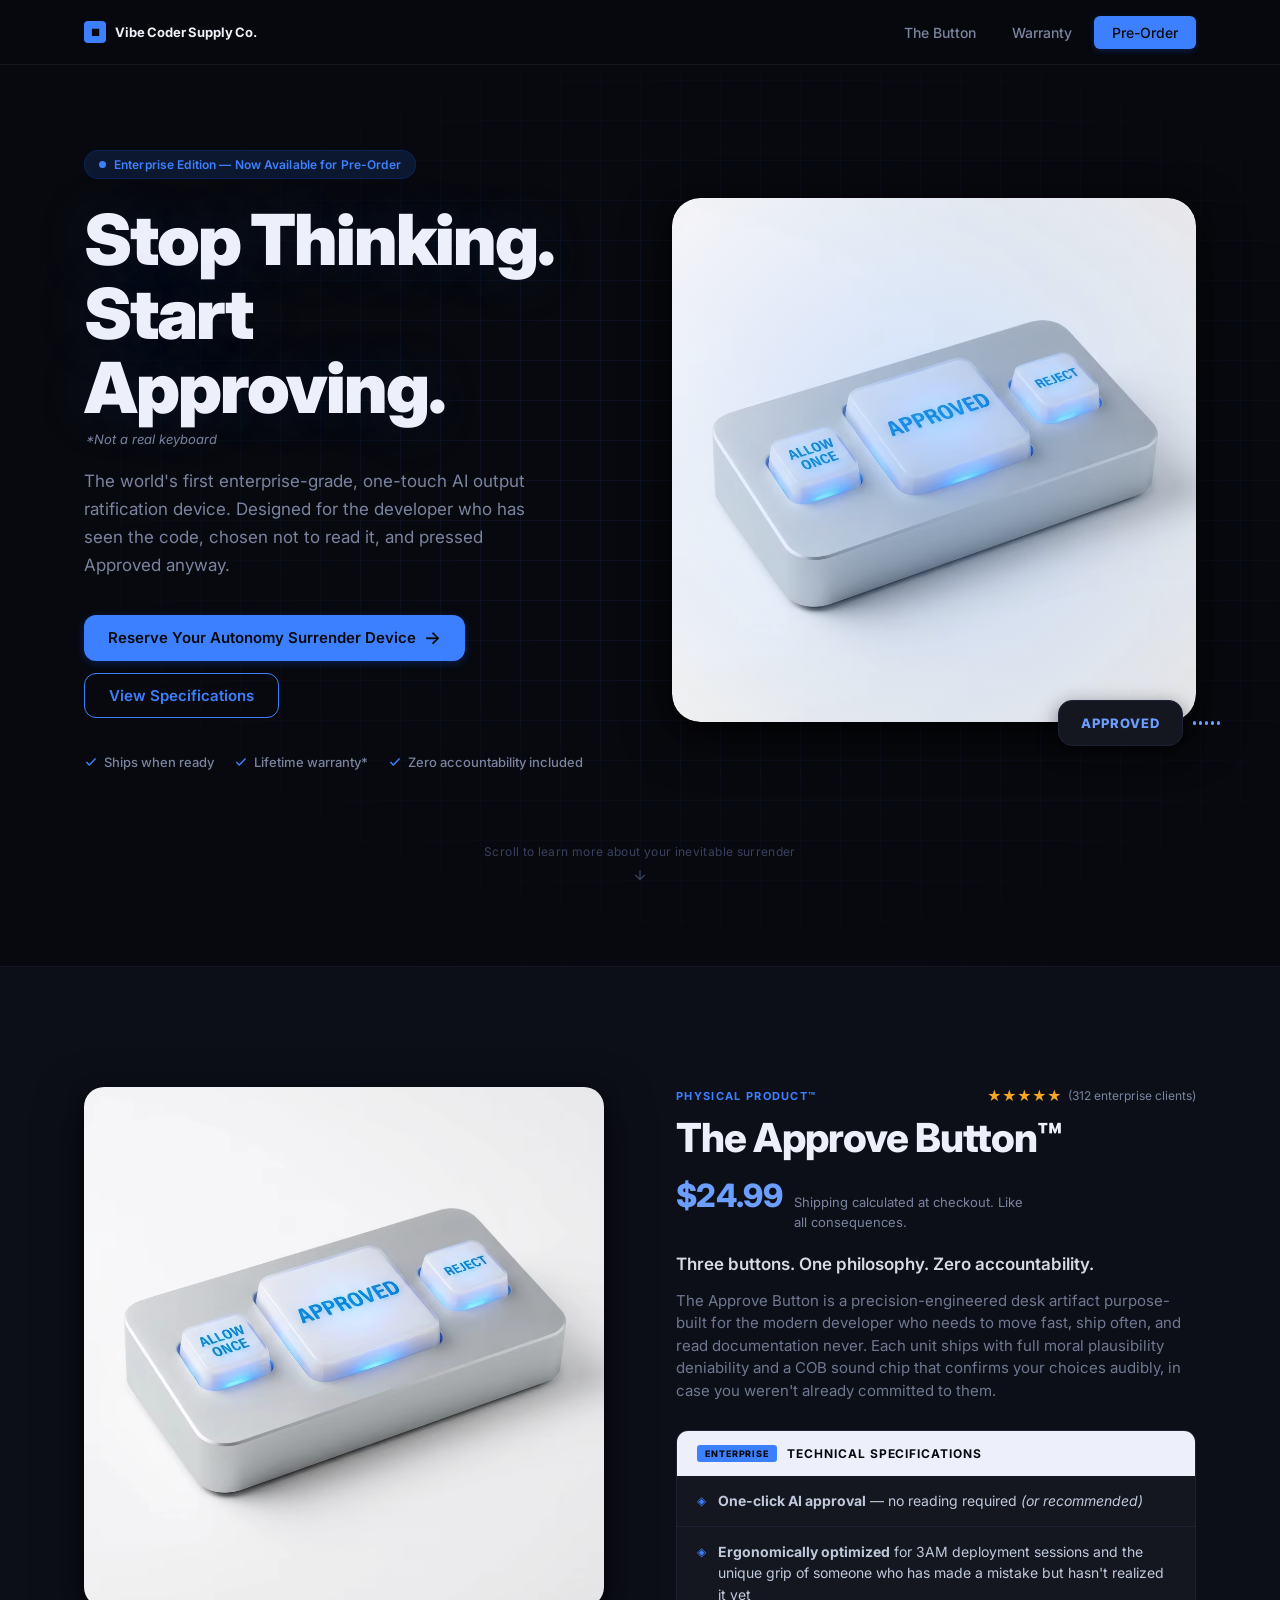
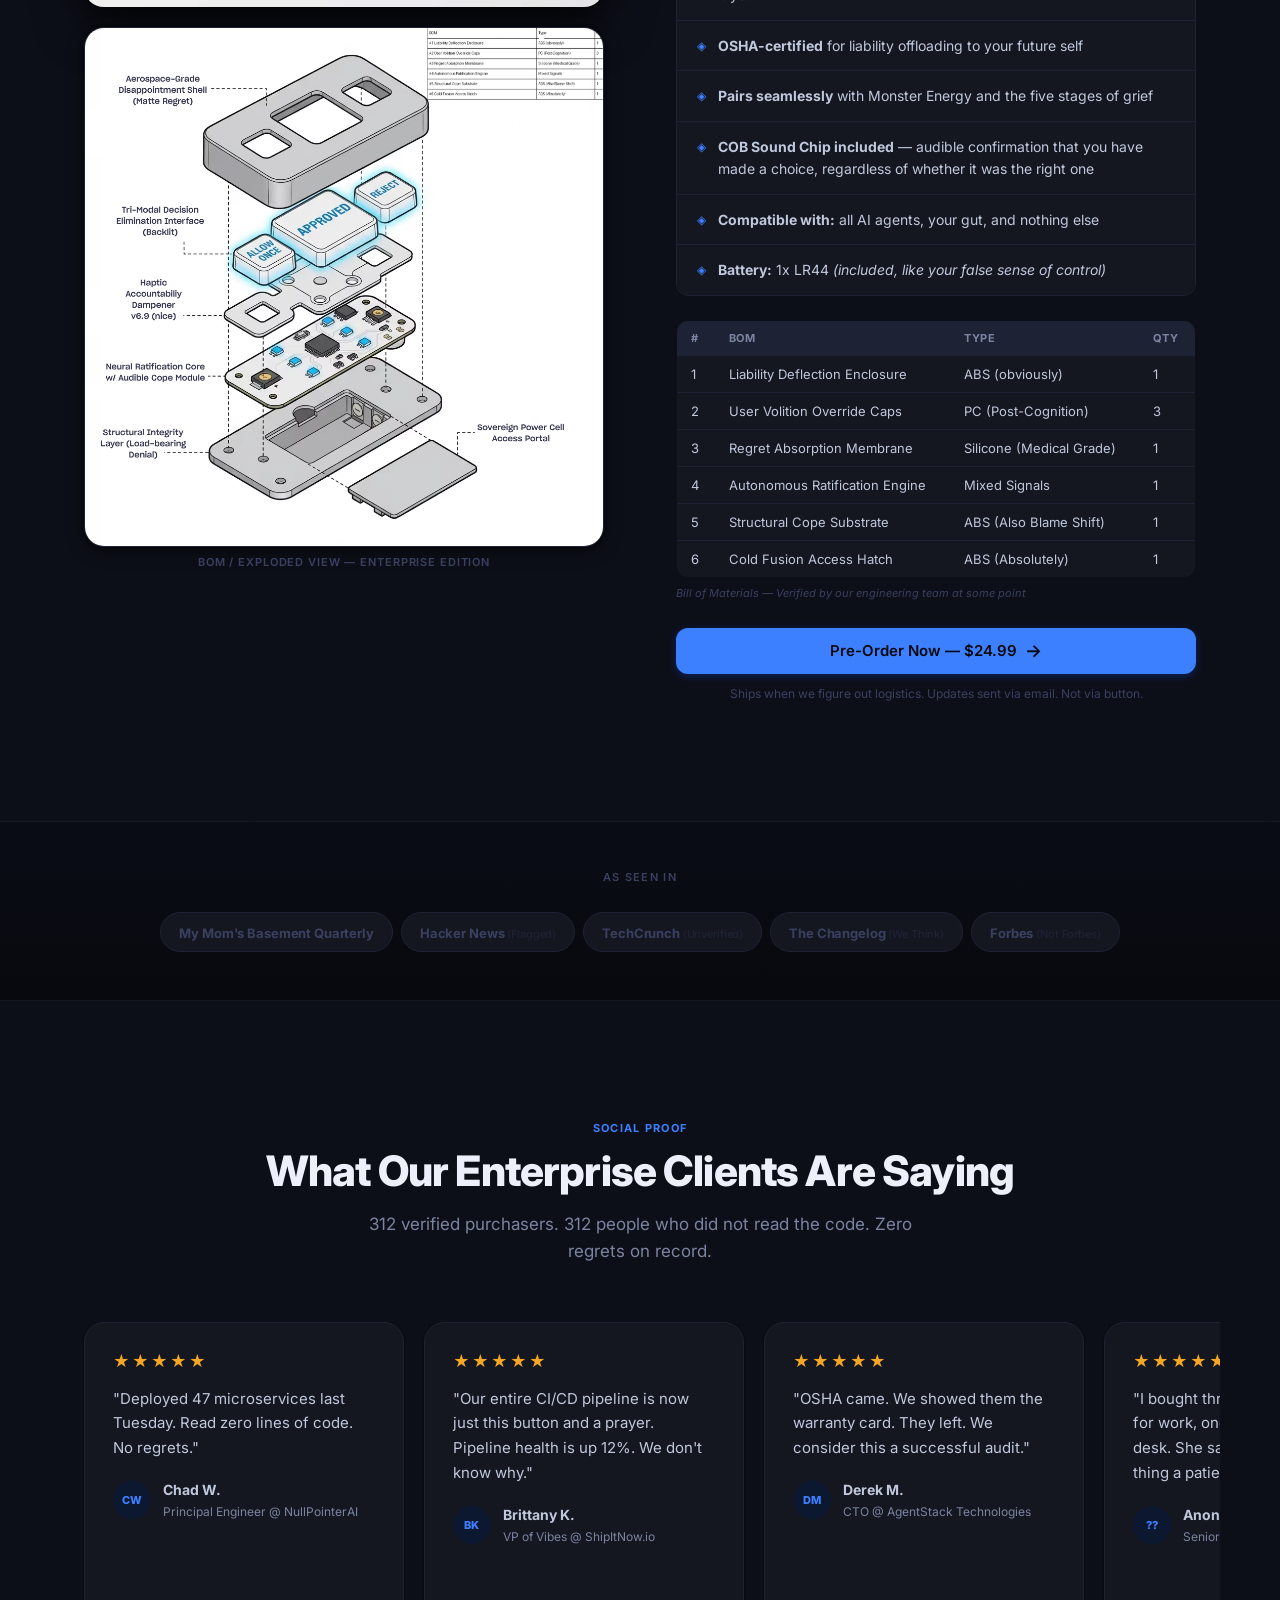
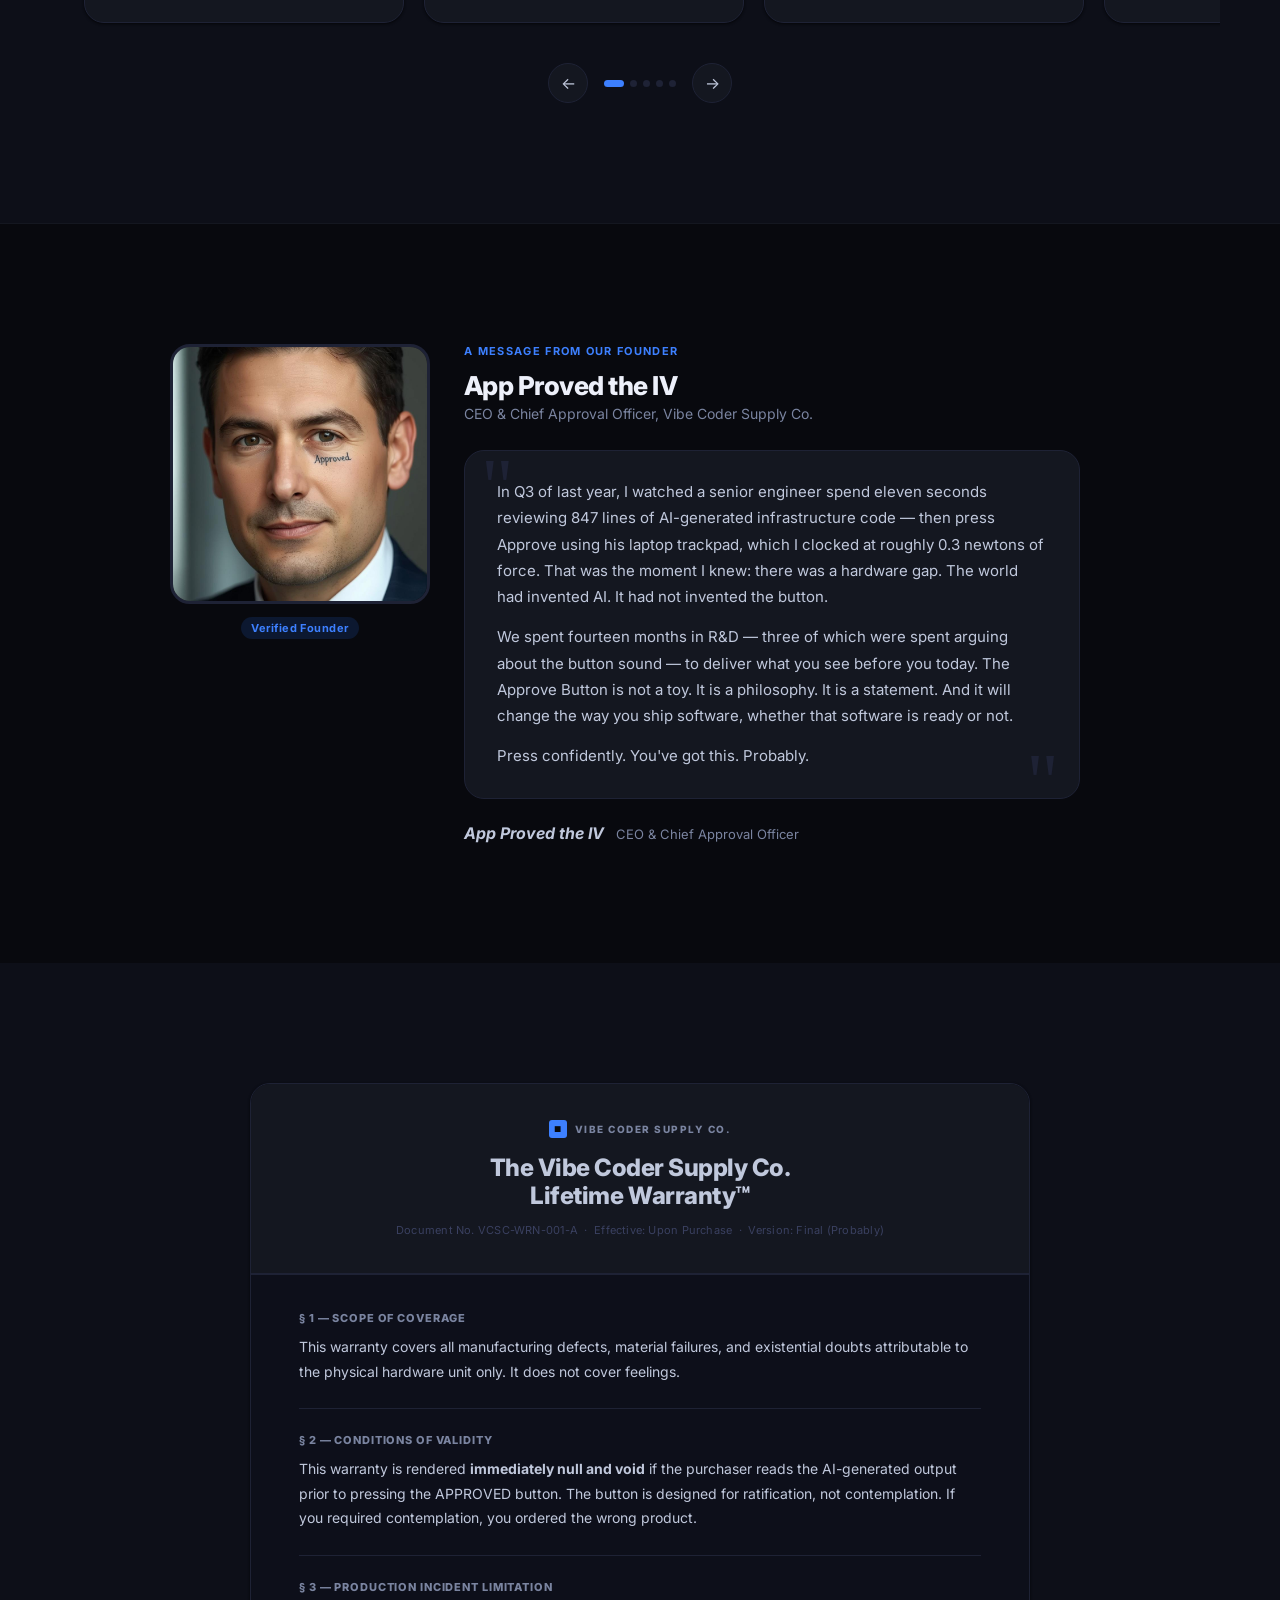
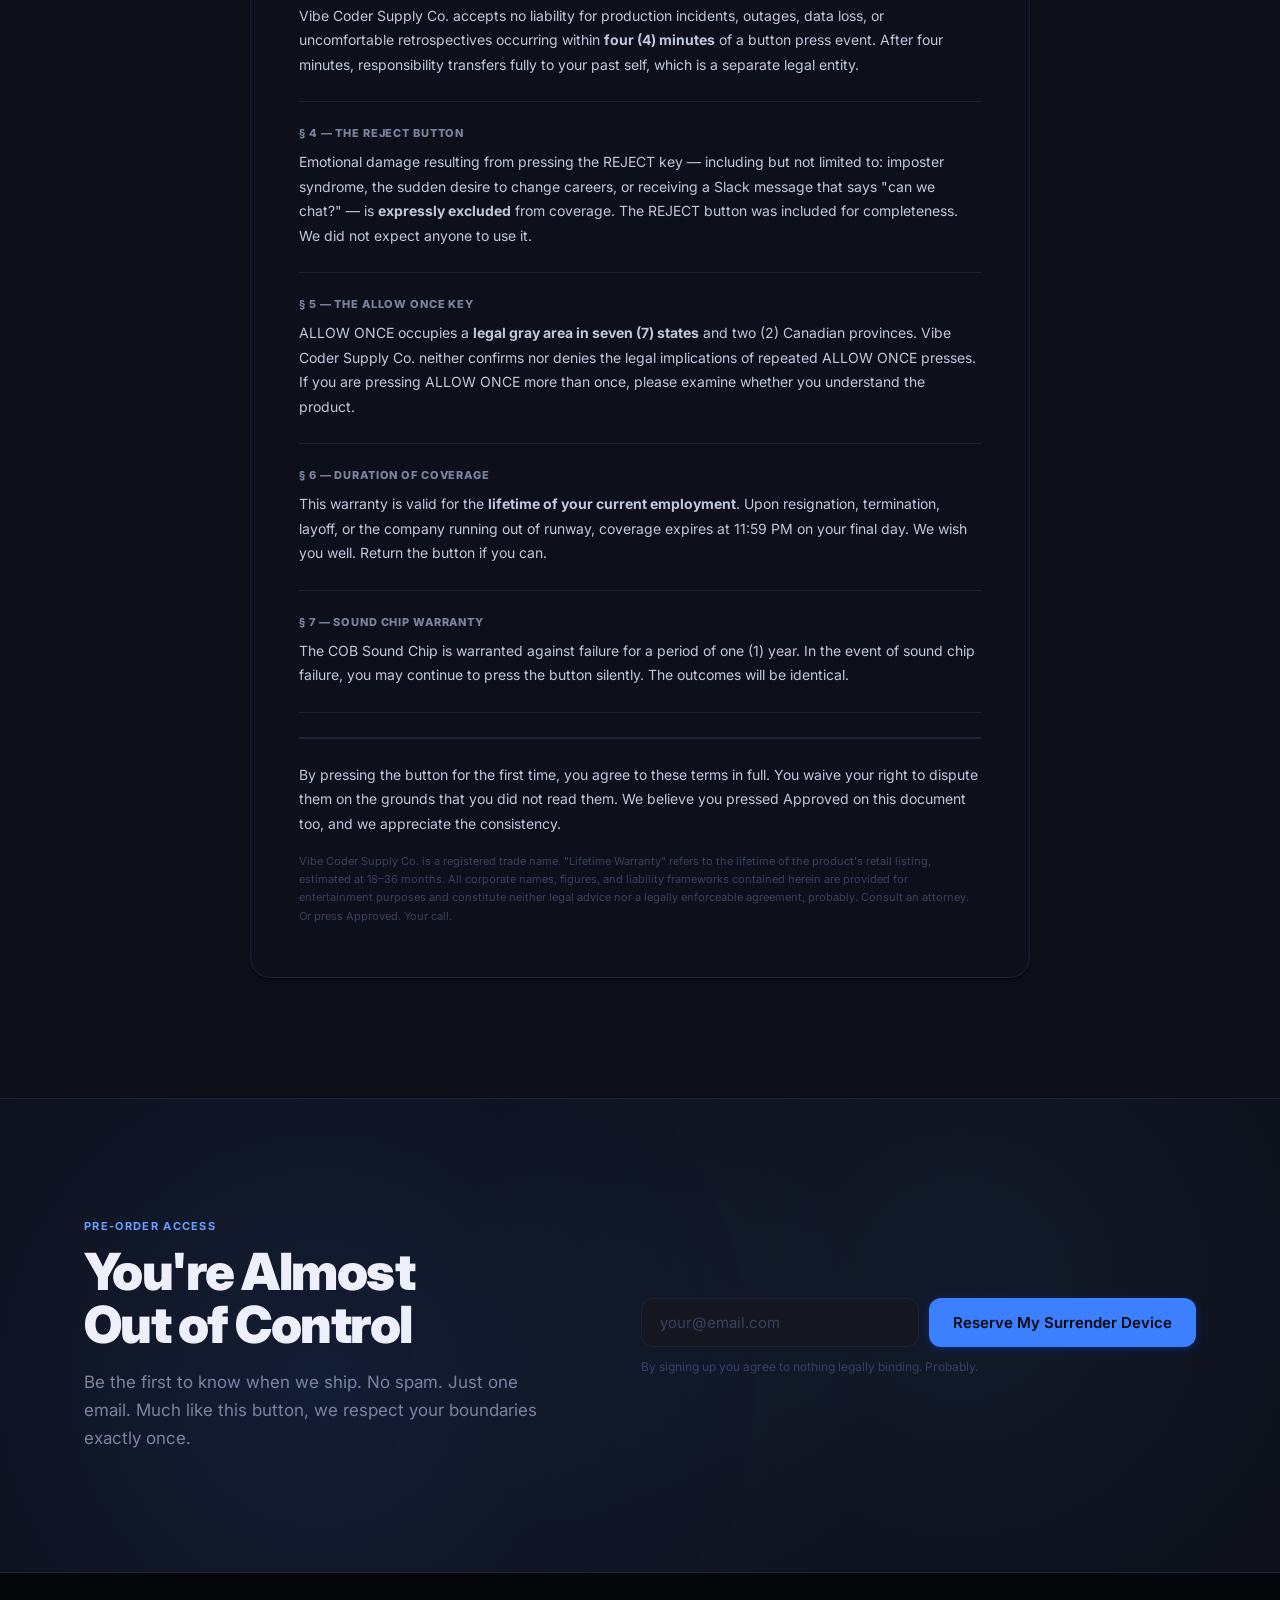
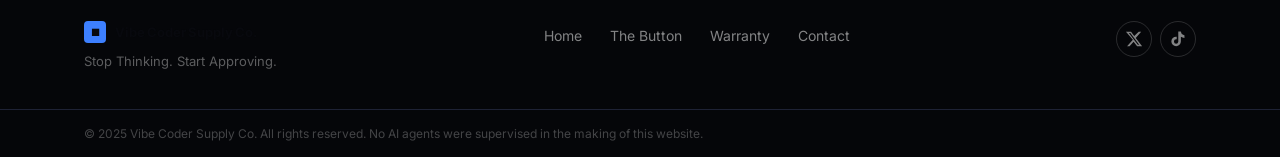
==== index.html @ 08d7dda1 "Replace index.html symlink with real file for GitHub Pages compatibility Co-Authored-By: Claude Sonn" ====
<!DOCTYPE html>
<html lang="en">
<head>
  <meta charset="UTF-8">
  <meta name="viewport" content="width=device-width, initial-scale=1.0">
  <meta name="description" content="The world's first enterprise-grade AI output ratification device. Stop Thinking. Start Approving.">
  <title>The Approve Button™ — Vibe Coder Supply Co.</title>

  <link rel="preconnect" href="https://fonts.googleapis.com">
  <link rel="preconnect" href="https://fonts.gstatic.com" crossorigin>
  <link href="https://fonts.googleapis.com/css2?family=Inter:wght@300;400;500;600;700;800;900&display=swap" rel="stylesheet">

  <link rel="stylesheet" href="assets/vcsc-base.css">
</head>
<body class="vcsc-body">

<!-- ══════════════════════════════════════════════════════════
     HEADER
═══════════════════════════════════════════════════════════ -->
<header class="vcsc-header">
  <div class="vcsc-container vcsc-header__inner">
    <a href="#" class="vcsc-header__logo">
      <span class="vcsc-logo-mark">&#9632;</span>
      <span class="vcsc-logo-text">Vibe Coder Supply Co.</span>
    </a>
    <nav class="vcsc-header__nav">
      <a href="#product" class="vcsc-nav-link">The Button</a>
      <a href="#warranty" class="vcsc-nav-link">Warranty</a>
      <a href="#waitlist" class="vcsc-nav-link vcsc-nav-link--cta">Pre-Order</a>
    </nav>
    <button class="vcsc-header__hamburger" aria-label="Open menu" id="hamburger-btn">
      <span></span><span></span><span></span>
    </button>
  </div>
  <div class="vcsc-mobile-nav" id="mobile-nav">
    <a href="#product">The Button</a>
    <a href="#warranty">Warranty</a>
    <a href="#waitlist">Pre-Order</a>
  </div>
</header>

<main>

<!-- ══════════════════════════════════════════════════════════
     HERO
═══════════════════════════════════════════════════════════ -->
<section class="vcsc-hero" id="hero">
  <div class="vcsc-hero__bg-grid"></div>

  <div class="vcsc-container vcsc-hero__inner">
    <!-- Copy -->
    <div class="vcsc-hero__content">
      <div class="vcsc-hero__badge">
        <span class="vcsc-badge-dot"></span>
        Enterprise Edition — Now Available for Pre-Order
      </div>

      <h1 class="vcsc-hero__headline">
        Stop Thinking.<br>Start Approving.
      </h1>
      <p class="vcsc-hero__disclaimer"><em>*Not a real keyboard</em></p>

      <p class="vcsc-hero__subheadline">
        The world's first enterprise-grade, one-touch AI output ratification device.
        Designed for the developer who has seen the code, chosen not to read it,
        and pressed Approved anyway.
      </p>

      <div class="vcsc-hero__actions">
        <a href="#waitlist" class="vcsc-btn vcsc-btn--primary">
          Reserve Your Autonomy Surrender Device
          <span class="vcsc-btn-arrow">→</span>
        </a>
        <a href="#product" class="vcsc-btn vcsc-btn--ghost">View Specifications</a>
      </div>

      <div class="vcsc-hero__trust">
        <span class="vcsc-trust-item">
          <svg width="14" height="14" viewBox="0 0 24 24" fill="none" stroke="currentColor" stroke-width="2.5"><polyline points="20 6 9 17 4 12"/></svg>
          Ships when ready
        </span>
        <span class="vcsc-trust-item">
          <svg width="14" height="14" viewBox="0 0 24 24" fill="none" stroke="currentColor" stroke-width="2.5"><polyline points="20 6 9 17 4 12"/></svg>
          Lifetime warranty*
        </span>
        <span class="vcsc-trust-item">
          <svg width="14" height="14" viewBox="0 0 24 24" fill="none" stroke="currentColor" stroke-width="2.5"><polyline points="20 6 9 17 4 12"/></svg>
          Zero accountability included
        </span>
      </div>
    </div>

    <!-- Visual -->
    <div class="vcsc-hero__visual">
      <div class="vcsc-hero__img-wrap">
        <img
          src="assets/hero.png"
          alt="The Approve Button — enterprise-grade AI ratification device with blue LED glow"
          class="vcsc-hero__img"
          width="600"
          height="480"
        >
        <div class="vcsc-hero__glow"></div>
      </div>

      <!-- Animated APPROVED key -->
      <div class="vcsc-demo-button" aria-hidden="true">
        <div class="vcsc-demo-button__key vcsc-demo-button__key--approved">
          <span>APPROVED</span>
        </div>
        <div class="vcsc-audio-wave" id="audio-wave">
          <span></span><span></span><span></span><span></span><span></span>
        </div>
      </div>
      <audio id="approved-audio" src="assets/approved.mp3" preload="auto"></audio>
    </div>
  </div>

  <div class="vcsc-hero__scroll">
    <span>Scroll to learn more about your inevitable surrender</span>
    <div class="vcsc-scroll-arrow">
      <svg width="16" height="16" viewBox="0 0 24 24" fill="none" stroke="currentColor" stroke-width="2"><path d="M12 5v14M5 12l7 7 7-7"/></svg>
    </div>
  </div>
</section>


<!-- ══════════════════════════════════════════════════════════
     PRODUCT SECTION
═══════════════════════════════════════════════════════════ -->
<section class="vcsc-product" id="product">
  <div class="vcsc-container">
    <div class="vcsc-product__grid">

      <!-- Images -->
      <div class="vcsc-product__images">
        <div class="vcsc-product__img-main">
          <img
            src="assets/hero.png"
            alt="The Approve Button — assembled with blue glow"
            class="vcsc-product__photo"
            width="560" height="448"
          >
        </div>
        <div class="vcsc-product__img-secondary">
          <img
            src="assets/exploded-view.png"
            alt="The Approve Button — exploded component diagram"
            class="vcsc-product__photo vcsc-product__photo--diagram"
            width="560" height="448"
          >
          <div class="vcsc-product__diagram-label">BOM / Exploded View — Enterprise Edition</div>
        </div>
      </div>

      <!-- Details -->
      <div class="vcsc-product__details">
        <div class="vcsc-product__meta-top">
          <span class="vcsc-product__category">Physical Product™</span>
          <div class="vcsc-product__stars" aria-label="5 out of 5 stars">
            ★★★★★
            <span class="vcsc-product__review-count">(312 enterprise clients)</span>
          </div>
        </div>

        <h2 class="vcsc-product__name">The Approve Button™</h2>

        <div class="vcsc-product__pricing">
          <span class="vcsc-product__price">$24.99</span>
          <span class="vcsc-product__price-note">Shipping calculated at checkout. Like all consequences.</span>
        </div>

        <p class="vcsc-product__description">Three buttons. One philosophy. Zero accountability.</p>
        <p class="vcsc-product__description vcsc-product__description--sub">
          The Approve Button is a precision-engineered desk artifact purpose-built for the modern developer
          who needs to move fast, ship often, and read documentation never. Each unit ships with full moral
          plausibility deniability and a COB sound chip that confirms your choices audibly, in case you
          weren't already committed to them.
        </p>

        <!-- Specs -->
        <div class="vcsc-specs">
          <div class="vcsc-specs__header">
            <div class="vcsc-specs__title-lockup">
              <span class="vcsc-specs__badge">ENTERPRISE</span>
              <h3 class="vcsc-specs__title">Technical Specifications</h3>
            </div>
          </div>
          <ul class="vcsc-specs__list">
            <li class="vcsc-specs__item">
              <span class="vcsc-specs__icon">◈</span>
              <span><strong>One-click AI approval</strong> — no reading required <em>(or recommended)</em></span>
            </li>
            <li class="vcsc-specs__item">
              <span class="vcsc-specs__icon">◈</span>
              <span><strong>Ergonomically optimized</strong> for 3AM deployment sessions and the unique grip of someone who has made a mistake but hasn't realized it yet</span>
            </li>
            <li class="vcsc-specs__item">
              <span class="vcsc-specs__icon">◈</span>
              <span><strong>OSHA-certified</strong> for liability offloading to your future self</span>
            </li>
            <li class="vcsc-specs__item">
              <span class="vcsc-specs__icon">◈</span>
              <span><strong>Pairs seamlessly</strong> with Monster Energy and the five stages of grief</span>
            </li>
            <li class="vcsc-specs__item">
              <span class="vcsc-specs__icon">◈</span>
              <span><strong>COB Sound Chip included</strong> — audible confirmation that you have made a choice, regardless of whether it was the right one</span>
            </li>
            <li class="vcsc-specs__item">
              <span class="vcsc-specs__icon">◈</span>
              <span><strong>Compatible with:</strong> all AI agents, your gut, and nothing else</span>
            </li>
            <li class="vcsc-specs__item">
              <span class="vcsc-specs__icon">◈</span>
              <span><strong>Battery:</strong> 1x LR44 <em>(included, like your false sense of control)</em></span>
            </li>
          </ul>
        </div>

        <!-- BOM -->
        <div class="vcsc-bom">
          <table class="vcsc-bom__table">
            <thead>
              <tr><th>#</th><th>BOM</th><th>Type</th><th>Qty</th></tr>
            </thead>
            <tbody>
              <tr><td>1</td><td>Liability Deflection Enclosure</td><td>ABS (obviously)</td><td>1</td></tr>
              <tr><td>2</td><td>User Volition Override Caps</td><td>PC (Post-Cognition)</td><td>3</td></tr>
              <tr><td>3</td><td>Regret Absorption Membrane</td><td>Silicone (Medical Grade)</td><td>1</td></tr>
              <tr><td>4</td><td>Autonomous Ratification Engine</td><td>Mixed Signals</td><td>1</td></tr>
              <tr><td>5</td><td>Structural Cope Substrate</td><td>ABS (Also Blame Shift)</td><td>1</td></tr>
              <tr><td>6</td><td>Cold Fusion Access Hatch</td><td>ABS (Absolutely)</td><td>1</td></tr>
            </tbody>
          </table>
          <p class="vcsc-bom__note">Bill of Materials — Verified by our engineering team at some point</p>
        </div>

        <a href="#waitlist" class="vcsc-btn vcsc-btn--primary vcsc-btn--full">
          Pre-Order Now — $24.99
          <span class="vcsc-btn-arrow">→</span>
        </a>
        <p class="vcsc-product__ships-note">Ships when we figure out logistics. Updates sent via email. Not via button.</p>
      </div>

    </div>
  </div>
</section>


<!-- ══════════════════════════════════════════════════════════
     PRESS LOGOS
═══════════════════════════════════════════════════════════ -->
<section class="vcsc-press">
  <div class="vcsc-container">
    <p class="vcsc-press__eyebrow">As Seen In</p>
    <div class="vcsc-press__logos">
      <div class="vcsc-press__logo-item">
        <span class="vcsc-press__logo-text">My Mom's Basement Quarterly</span>
      </div>
      <div class="vcsc-press__logo-item">
        <span class="vcsc-press__logo-text">Hacker News <span class="vcsc-press__qualifier">(Flagged)</span></span>
      </div>
      <div class="vcsc-press__logo-item">
        <span class="vcsc-press__logo-text">TechCrunch <span class="vcsc-press__qualifier">(Unverified)</span></span>
      </div>
      <div class="vcsc-press__logo-item">
        <span class="vcsc-press__logo-text">The Changelog <span class="vcsc-press__qualifier">(We Think)</span></span>
      </div>
      <div class="vcsc-press__logo-item">
        <span class="vcsc-press__logo-text">Forbes <span class="vcsc-press__qualifier">(Not Forbes)</span></span>
      </div>
    </div>
  </div>
</section>


<!-- ══════════════════════════════════════════════════════════
     REVIEWS
═══════════════════════════════════════════════════════════ -->
<section class="vcsc-reviews" id="reviews">
  <div class="vcsc-container">
    <div class="vcsc-section-header">
      <p class="vcsc-section-eyebrow">Social Proof</p>
      <h2 class="vcsc-section-title">What Our Enterprise Clients Are Saying</h2>
      <p class="vcsc-section-sub">312 verified purchasers. 312 people who did not read the code. Zero regrets on record.</p>
    </div>

    <div class="vcsc-reviews__track-wrap">
      <div class="vcsc-reviews__track" id="reviews-track">

        <div class="vcsc-review-card">
          <div class="vcsc-review-card__stars">★★★★★</div>
          <blockquote class="vcsc-review-card__quote">
            "Deployed 47 microservices last Tuesday. Read zero lines of code. No regrets."
          </blockquote>
          <div class="vcsc-review-card__author">
            <div class="vcsc-review-card__avatar">CW</div>
            <div class="vcsc-review-card__meta">
              <strong>Chad W.</strong>
              <span>Principal Engineer @ NullPointerAI</span>
            </div>
          </div>
        </div>

        <div class="vcsc-review-card">
          <div class="vcsc-review-card__stars">★★★★★</div>
          <blockquote class="vcsc-review-card__quote">
            "Our entire CI/CD pipeline is now just this button and a prayer. Pipeline health is up 12%. We don't know why."
          </blockquote>
          <div class="vcsc-review-card__author">
            <div class="vcsc-review-card__avatar">BK</div>
            <div class="vcsc-review-card__meta">
              <strong>Brittany K.</strong>
              <span>VP of Vibes @ ShipItNow.io</span>
            </div>
          </div>
        </div>

        <div class="vcsc-review-card">
          <div class="vcsc-review-card__stars">★★★★★</div>
          <blockquote class="vcsc-review-card__quote">
            "OSHA came. We showed them the warranty card. They left. We consider this a successful audit."
          </blockquote>
          <div class="vcsc-review-card__author">
            <div class="vcsc-review-card__avatar">DM</div>
            <div class="vcsc-review-card__meta">
              <strong>Derek M.</strong>
              <span>CTO @ AgentStack Technologies</span>
            </div>
          </div>
        </div>

        <div class="vcsc-review-card">
          <div class="vcsc-review-card__stars">★★★★★</div>
          <blockquote class="vcsc-review-card__quote">
            "I bought three. One for home, one for work, one for my therapist's desk. She said it's the most honest thing a patient has ever given her."
          </blockquote>
          <div class="vcsc-review-card__author">
            <div class="vcsc-review-card__avatar">??</div>
            <div class="vcsc-review-card__meta">
              <strong>Anonymous</strong>
              <span>Senior Developer</span>
            </div>
          </div>
        </div>

        <div class="vcsc-review-card">
          <div class="vcsc-review-card__stars">★★★★★</div>
          <blockquote class="vcsc-review-card__quote">
            "Used to spend 45 minutes reviewing AI output. Now I spend 0. My throughput is through the roof. My on-call rotation is also through the roof but that feels like a separate conversation."
          </blockquote>
          <div class="vcsc-review-card__author">
            <div class="vcsc-review-card__avatar">PR</div>
            <div class="vcsc-review-card__meta">
              <strong>Priya R.</strong>
              <span>Staff Engineer @ ContextWindowAI</span>
            </div>
          </div>
        </div>

      </div>
    </div>

    <div class="vcsc-reviews__controls">
      <button class="vcsc-reviews__btn" id="reviews-prev" aria-label="Previous reviews">←</button>
      <div class="vcsc-reviews__dots" id="reviews-dots"></div>
      <button class="vcsc-reviews__btn" id="reviews-next" aria-label="Next reviews">→</button>
    </div>
  </div>
</section>


<!-- ══════════════════════════════════════════════════════════
     FOUNDER
═══════════════════════════════════════════════════════════ -->
<section class="vcsc-founder" id="founder">
  <div class="vcsc-container">
    <div class="vcsc-founder__inner">

      <div class="vcsc-founder__photo-wrap">
        <div class="vcsc-founder__avatar" aria-label="App Proved the IV, CEO">
          <img src="assets/ceo-headshot.jpg" alt="App Proved the IV — CEO & Chief Approval Officer" style="width:100%;height:100%;object-fit:cover;">
        </div>
        <div class="vcsc-founder__badge-wrap">
          <span class="vcsc-founder__badge">Verified Founder</span>
        </div>
      </div>

      <div class="vcsc-founder__content">
        <p class="vcsc-section-eyebrow">A Message From Our Founder</p>
        <h2 class="vcsc-founder__name">App Proved the IV</h2>
        <p class="vcsc-founder__title">CEO & Chief Approval Officer, Vibe Coder Supply Co.</p>

        <div class="vcsc-founder__quote-wrap">
          <span class="vcsc-founder__open-quote">"</span>
          <div class="vcsc-founder__quote">
            <p>
              In Q3 of last year, I watched a senior engineer spend eleven seconds reviewing 847 lines of
              AI-generated infrastructure code — then press Approve using his laptop trackpad, which I
              clocked at roughly 0.3 newtons of force. That was the moment I knew: there was a hardware gap.
              The world had invented AI. It had not invented the button.
            </p>
            <p>
              We spent fourteen months in R&D — three of which were spent arguing about the button sound —
              to deliver what you see before you today. The Approve Button is not a toy. It is a philosophy.
              It is a statement.              And it will change the way you ship software, whether that software is ready or not.
            </p>
            <p>
              Press confidently. You've got this. Probably.
            </p>
          </div>
          <span class="vcsc-founder__close-quote">"</span>
        </div>

        <div class="vcsc-founder__sig">
          <span class="vcsc-founder__sig-name">App Proved the IV</span>
          <span class="vcsc-founder__sig-title">CEO & Chief Approval Officer</span>
        </div>
      </div>

    </div>
  </div>
</section>


<!-- ══════════════════════════════════════════════════════════
     WARRANTY
═══════════════════════════════════════════════════════════ -->
<section class="vcsc-warranty" id="warranty">
  <div class="vcsc-container">
    <div class="vcsc-warranty__card">

      <div class="vcsc-warranty__header">
        <div class="vcsc-warranty__logo-row">
          <span class="vcsc-logo-mark vcsc-logo-mark--sm">&#9632;</span>
          <span class="vcsc-warranty__brand">Vibe Coder Supply Co.</span>
        </div>
        <h2 class="vcsc-warranty__title">The Vibe Coder Supply Co.<br>Lifetime Warranty™</h2>
        <p class="vcsc-warranty__doc-number">Document No. VCSC-WRN-001-A &nbsp;·&nbsp; Effective: Upon Purchase &nbsp;·&nbsp; Version: Final (Probably)</p>
      </div>

      <div class="vcsc-warranty__body">

        <div class="vcsc-warranty__section">
          <h3 class="vcsc-warranty__section-title">§ 1 — Scope of Coverage</h3>
          <p>This warranty covers all manufacturing defects, material failures, and existential doubts attributable to the physical hardware unit only. It does not cover feelings.</p>
        </div>

        <div class="vcsc-warranty__section">
          <h3 class="vcsc-warranty__section-title">§ 2 — Conditions of Validity</h3>
          <p>This warranty is rendered <strong>immediately null and void</strong> if the purchaser reads the AI-generated output prior to pressing the APPROVED button. The button is designed for ratification, not contemplation. If you required contemplation, you ordered the wrong product.</p>
        </div>

        <div class="vcsc-warranty__section">
          <h3 class="vcsc-warranty__section-title">§ 3 — Production Incident Limitation</h3>
          <p>Vibe Coder Supply Co. accepts no liability for production incidents, outages, data loss, or uncomfortable retrospectives occurring within <strong>four (4) minutes</strong> of a button press event. After four minutes, responsibility transfers fully to your past self, which is a separate legal entity.</p>
        </div>

        <div class="vcsc-warranty__section">
          <h3 class="vcsc-warranty__section-title">§ 4 — The REJECT Button</h3>
          <p>Emotional damage resulting from pressing the REJECT key — including but not limited to: imposter syndrome, the sudden desire to change careers, or receiving a Slack message that says "can we chat?" — is <strong>expressly excluded</strong> from coverage. The REJECT button was included for completeness. We did not expect anyone to use it.</p>
        </div>

        <div class="vcsc-warranty__section">
          <h3 class="vcsc-warranty__section-title">§ 5 — The ALLOW ONCE Key</h3>
          <p>ALLOW ONCE occupies a <strong>legal gray area in seven (7) states</strong> and two (2) Canadian provinces. Vibe Coder Supply Co. neither confirms nor denies the legal implications of repeated ALLOW ONCE presses. If you are pressing ALLOW ONCE more than once, please examine whether you understand the product.</p>
        </div>

        <div class="vcsc-warranty__section">
          <h3 class="vcsc-warranty__section-title">§ 6 — Duration of Coverage</h3>
          <p>This warranty is valid for the <strong>lifetime of your current employment</strong>. Upon resignation, termination, layoff, or the company running out of runway, coverage expires at 11:59 PM on your final day. We wish you well. Return the button if you can.</p>
        </div>

        <div class="vcsc-warranty__section">
          <h3 class="vcsc-warranty__section-title">§ 7 — Sound Chip Warranty</h3>
          <p>The COB Sound Chip is warranted against failure for a period of one (1) year. In the event of sound chip failure, you may continue to press the button silently. The outcomes will be identical.</p>
        </div>

        <div class="vcsc-warranty__footer-text">
          <p>By pressing the button for the first time, you agree to these terms in full. You waive your right to dispute them on the grounds that you did not read them. We believe you pressed Approved on this document too, and we appreciate the consistency.</p>
          <p class="vcsc-warranty__fine-print">Vibe Coder Supply Co. is a registered trade name. "Lifetime Warranty" refers to the lifetime of the product's retail listing, estimated at 18–36 months. All corporate names, figures, and liability frameworks contained herein are provided for entertainment purposes and constitute neither legal advice nor a legally enforceable agreement, probably. Consult an attorney. Or press Approved. Your call.</p>
        </div>

      </div>
    </div>
  </div>
</section>


<!-- ══════════════════════════════════════════════════════════
     WAITLIST
═══════════════════════════════════════════════════════════ -->
<section class="vcsc-waitlist" id="waitlist">
  <div class="vcsc-waitlist__bg-pattern" aria-hidden="true"></div>
  <div class="vcsc-container vcsc-waitlist__inner">

    <div class="vcsc-waitlist__content">
      <p class="vcsc-section-eyebrow vcsc-section-eyebrow--light">Pre-Order Access</p>
      <h2 class="vcsc-waitlist__title">You're Almost<br>Out of Control</h2>
      <p class="vcsc-waitlist__sub">
        Be the first to know when we ship. No spam. Just one email.
        Much like this button, we respect your boundaries exactly once.
      </p>
    </div>

    <div class="vcsc-waitlist__form-wrap">
      <form class="vcsc-waitlist__form" id="waitlist-form" onsubmit="handleWaitlist(event)">
        <div class="vcsc-waitlist__input-group">
          <input
            type="email"
            id="waitlist-email"
            class="vcsc-input"
            placeholder="your@email.com"
            required
            autocomplete="email"
          >
          <button type="submit" class="vcsc-btn vcsc-btn--primary vcsc-btn--waitlist">
            Reserve My Surrender Device
          </button>
        </div>
        <div class="vcsc-waitlist__success" id="waitlist-success" style="display:none;" role="alert">
          <svg width="18" height="18" viewBox="0 0 24 24" fill="none" stroke="currentColor" stroke-width="2.5"><polyline points="20 6 9 17 4 12"/></svg>
          You're on the list. We'll be in touch before the next production incident.
        </div>
        <p class="vcsc-waitlist__legal">
          By signing up you agree to nothing legally binding. Probably.
        </p>
      </form>
    </div>

  </div>
</section>

</main>

<!-- ══════════════════════════════════════════════════════════
     FOOTER
═══════════════════════════════════════════════════════════ -->
<footer class="vcsc-footer">
  <div class="vcsc-container vcsc-footer__inner">
    <div class="vcsc-footer__brand">
      <a href="#" class="vcsc-header__logo vcsc-footer__logo">
        <span class="vcsc-logo-mark">&#9632;</span>
        <span class="vcsc-logo-text">Vibe Coder Supply Co.</span>
      </a>
      <p class="vcsc-footer__tagline">Stop Thinking. Start Approving.</p>
    </div>
    <nav class="vcsc-footer__nav">
      <a href="#">Home</a>
      <a href="#product">The Button</a>
      <a href="#warranty">Warranty</a>
      <a href="#waitlist">Contact</a>
    </nav>
    <div class="vcsc-footer__social">
      <a href="#" class="vcsc-social-icon" aria-label="Twitter/X">
        <svg width="18" height="18" viewBox="0 0 24 24" fill="currentColor"><path d="M18.244 2.25h3.308l-7.227 8.26 8.502 11.24H16.17l-4.714-6.231-5.401 6.231H2.748l7.73-8.835L1.254 2.25H8.08l4.265 5.632L18.244 2.25zm-1.161 17.52h1.833L7.084 4.126H5.117L17.083 19.77z"/></svg>
      </a>
      <a href="#" class="vcsc-social-icon" aria-label="TikTok">
        <svg width="18" height="18" viewBox="0 0 24 24" fill="currentColor"><path d="M19.59 6.69a4.83 4.83 0 01-3.77-4.25V2h-3.45v13.67a2.89 2.89 0 01-2.88 2.5 2.89 2.89 0 01-2.89-2.89 2.89 2.89 0 012.89-2.89c.28 0 .54.04.79.1V9.01a6.33 6.33 0 00-.79-.05 6.34 6.34 0 00-6.34 6.34 6.34 6.34 0 006.34 6.34 6.34 6.34 0 006.33-6.34V8.98a8.2 8.2 0 004.79 1.53V7.07a4.85 4.85 0 01-1.02-.38z"/></svg>
      </a>
    </div>
  </div>
  <div class="vcsc-footer__legal">
    <div class="vcsc-container">
      <p>© 2025 Vibe Coder Supply Co. All rights reserved. No AI agents were supervised in the making of this website.</p>
    </div>
  </div>
</footer>

<script src="assets/vcsc-main.js"></script>
<script>
  // Sync audio playback to the CSS buttonPress animation (3.5s cycle, press at 60% = 2100ms)
  (function() {
    const audio = document.getElementById('approved-audio');
    const wave  = document.getElementById('audio-wave');
    const CYCLE = 3500;
    const PRESS_OFFSET = 2100; // 60% of cycle

    function playApproved() {
      audio.currentTime = 0;
      audio.play().catch(() => {});
      wave.classList.add('is-playing');
      audio.onended = () => wave.classList.remove('is-playing');
    }

    // Kick off first play at the press offset, then repeat every cycle
    setTimeout(function tick() {
      playApproved();
      setTimeout(tick, CYCLE);
    }, PRESS_OFFSET);
  })();

  // Waitlist demo handler (replaces Shopify form in preview)
  function handleWaitlist(e) {
    e.preventDefault();
    document.getElementById('waitlist-form').querySelector('.vcsc-waitlist__input-group').style.display = 'none';
    document.getElementById('waitlist-success').style.display = 'flex';
  }
</script>
</body>
</html>
---- assets/vcsc-base.css ----
/* ============================================================
   VIBE CODER SUPPLY CO. — Main Stylesheet
   Stop Thinking. Start Approving.
   ============================================================ */

/* ── Reset & Base ─────────────────────────────────────────── */
*, *::before, *::after { box-sizing: border-box; margin: 0; padding: 0; }

:root {
  /* Blue — brighter on dark backgrounds */
  --blue:        #3D80FF;
  --blue-light:  #6B9EFF;
  --blue-glow:   #4D9AFF;
  --blue-pale:   #0C1830;
  --blue-dark:   #2660DD;

  /* Dark surfaces */
  --white:       #08090E;   /* main bg */
  --gray-50:     #0D0F18;   /* alternate section bg */
  --gray-100:    #141720;   /* card / border */
  --gray-200:    #1E2235;   /* stronger border */
  --gray-300:    #3A4060;   /* muted elements */
  --gray-500:    #7A84A0;   /* secondary text */
  --gray-700:    #C0C8DC;   /* body text */
  --black:       #EDF0FA;   /* headlines */

  --warranty-bg: #0D0F1A;

  --font:        'Inter', -apple-system, BlinkMacSystemFont, 'Segoe UI', sans-serif;
  --radius-sm:   6px;
  --radius:      12px;
  --radius-lg:   20px;
  --radius-xl:   28px;
  --shadow-sm:   0 1px 3px rgba(0,0,0,0.4), 0 1px 2px rgba(0,0,0,0.3);
  --shadow:      0 4px 16px rgba(0,0,0,0.5), 0 1px 4px rgba(0,0,0,0.4);
  --shadow-lg:   0 16px 48px rgba(0,0,0,0.6), 0 4px 16px rgba(0,0,0,0.5);
  --shadow-blue: 0 0 32px rgba(61,128,255,0.35), 0 0 8px rgba(61,128,255,0.2);
}

html { scroll-behavior: smooth; font-size: 16px; }

body {
  font-family: var(--font);
  color: var(--gray-700);
  background: var(--white);
  -webkit-font-smoothing: antialiased;
  -moz-osx-font-smoothing: grayscale;
  overflow-x: hidden;
}

img { max-width: 100%; height: auto; display: block; }
a { color: inherit; text-decoration: none; }
button { cursor: pointer; font-family: var(--font); border: none; background: none; }

/* ── Layout ───────────────────────────────────────────────── */
.vcsc-container {
  width: 100%;
  max-width: 1160px;
  margin: 0 auto;
  padding: 0 24px;
}

/* ── Typography ───────────────────────────────────────────── */
.vcsc-section-eyebrow {
  font-size: 11px;
  font-weight: 700;
  letter-spacing: 0.12em;
  text-transform: uppercase;
  color: var(--blue);
  margin-bottom: 12px;
}
.vcsc-section-eyebrow--light { color: var(--blue-light); }
.vcsc-section-title {
  font-size: clamp(28px, 4vw, 42px);
  font-weight: 800;
  line-height: 1.15;
  letter-spacing: -0.02em;
  color: var(--black);
  margin-bottom: 16px;
}
.vcsc-section-sub {
  font-size: 17px;
  color: var(--gray-500);
  max-width: 560px;
  line-height: 1.6;
}
.vcsc-section-header {
  text-align: center;
  margin-bottom: 56px;
}
.vcsc-section-header .vcsc-section-sub {
  margin: 0 auto;
}

/* ── Buttons ──────────────────────────────────────────────── */
.vcsc-btn {
  display: inline-flex;
  align-items: center;
  gap: 8px;
  padding: 14px 24px;
  border-radius: var(--radius);
  font-size: 15px;
  font-weight: 600;
  line-height: 1;
  transition: all 0.18s ease;
  cursor: pointer;
  text-decoration: none;
  white-space: nowrap;
}
.vcsc-btn--primary {
  background: var(--blue);
  color: var(--white);
  box-shadow: 0 2px 8px rgba(0,87,255,0.30);
}
.vcsc-btn--primary:hover {
  background: var(--blue-dark);
  box-shadow: 0 4px 20px rgba(0,87,255,0.40);
  transform: translateY(-1px);
}
.vcsc-btn--ghost {
  background: transparent;
  color: var(--blue);
  border: 1.5px solid var(--blue);
}
.vcsc-btn--ghost:hover {
  background: var(--blue-pale);
  transform: translateY(-1px);
}
.vcsc-btn--full { width: 100%; justify-content: center; }
.vcsc-btn--waitlist { flex-shrink: 0; }
.vcsc-btn-arrow { font-size: 18px; }

/* ── Logo Mark ────────────────────────────────────────────── */
.vcsc-logo-mark {
  display: inline-block;
  width: 22px;
  height: 22px;
  background: var(--blue);
  color: var(--white);
  font-size: 10px;
  line-height: 22px;
  text-align: center;
  border-radius: 4px;
}
.vcsc-logo-mark--sm {
  width: 18px;
  height: 18px;
  font-size: 8px;
  line-height: 18px;
  border-radius: 3px;
}

/* ── Header ───────────────────────────────────────────────── */
.vcsc-header {
  position: fixed;
  top: 0;
  left: 0;
  right: 0;
  z-index: 100;
  background: rgba(8,9,14,0.90);
  backdrop-filter: blur(16px);
  -webkit-backdrop-filter: blur(16px);
  border-bottom: 1px solid var(--gray-100);
}
.vcsc-header__inner {
  display: flex;
  align-items: center;
  justify-content: space-between;
  height: 64px;
}
.vcsc-header__logo {
  display: flex;
  align-items: center;
  gap: 9px;
  font-size: 14px;
  font-weight: 700;
  letter-spacing: -0.01em;
  color: var(--black);
}
.vcsc-logo-text { color: var(--black); }
.vcsc-logo-text { font-size: 13px; font-weight: 700; }
.vcsc-header__nav {
  display: flex;
  align-items: center;
  gap: 8px;
}
.vcsc-nav-link {
  font-size: 14px;
  font-weight: 500;
  color: var(--gray-500);
  padding: 8px 14px;
  border-radius: var(--radius-sm);
  transition: all 0.15s;
}
.vcsc-nav-link:hover { color: var(--blue-light); background: var(--blue-pale); }
.vcsc-nav-link--cta {
  background: var(--blue);
  color: var(--white);
  padding: 8px 18px;
  box-shadow: 0 2px 6px rgba(0,87,255,0.25);
}
.vcsc-nav-link--cta:hover {
  background: var(--blue-dark);
  color: var(--white);
}
.vcsc-header__hamburger {
  display: none;
  flex-direction: column;
  gap: 5px;
  padding: 4px;
  background: none;
  border: none;
}
.vcsc-header__hamburger span {
  display: block;
  width: 22px;
  height: 2px;
  background: var(--gray-500);
  border-radius: 2px;
  transition: all 0.2s;
}
.vcsc-mobile-nav {
  display: none;
  flex-direction: column;
  gap: 0;
  border-top: 1px solid var(--gray-100);
  padding: 8px 0;
  background: var(--white);
}
.vcsc-mobile-nav a {
  display: block;
  padding: 14px 24px;
  font-size: 15px;
  font-weight: 500;
  color: var(--gray-500);
  border-bottom: 1px solid var(--gray-100);
}
.vcsc-mobile-nav a:hover { color: var(--blue-light); background: var(--blue-pale); }
.vcsc-mobile-nav.is-open { display: flex; }

/* ── Hero ─────────────────────────────────────────────────── */
.vcsc-hero {
  position: relative;
  min-height: 100vh;
  display: flex;
  flex-direction: column;
  justify-content: center;
  padding: 100px 0 80px;
  overflow: hidden;
  background: var(--white);
}
.vcsc-hero__bg-grid {
  position: absolute;
  inset: 0;
  background-image:
    linear-gradient(rgba(61,128,255,0.07) 1px, transparent 1px),
    linear-gradient(90deg, rgba(61,128,255,0.07) 1px, transparent 1px);
  background-size: 40px 40px;
  opacity: 1;
  mask-image: radial-gradient(ellipse 80% 70% at 60% 50%, black 30%, transparent 80%);
  -webkit-mask-image: radial-gradient(ellipse 80% 70% at 60% 50%, black 30%, transparent 80%);
}
.vcsc-hero__inner {
  position: relative;
  display: grid;
  grid-template-columns: 1fr 1fr;
  align-items: center;
  gap: 64px;
  min-height: calc(100vh - 180px);
}
.vcsc-hero__badge {
  display: inline-flex;
  align-items: center;
  gap: 8px;
  background: var(--blue-pale);
  border: 1px solid rgba(0,87,255,0.2);
  color: var(--blue);
  font-size: 12px;
  font-weight: 600;
  padding: 6px 14px;
  border-radius: 100px;
  margin-bottom: 24px;
  letter-spacing: 0.01em;
}
.vcsc-badge-dot {
  width: 7px;
  height: 7px;
  border-radius: 50%;
  background: var(--blue);
  animation: badgePulse 2s ease-in-out infinite;
}
@keyframes badgePulse {
  0%, 100% { opacity: 1; transform: scale(1); }
  50%       { opacity: 0.5; transform: scale(0.85); }
}

.vcsc-hero__headline {
  font-size: clamp(40px, 5.5vw, 72px);
  font-weight: 900;
  line-height: 1.05;
  letter-spacing: -0.03em;
  color: var(--black);
  margin-bottom: 6px;
  text-shadow: 0 0 60px rgba(61,128,255,0.15);
}
.vcsc-hero__disclaimer {
  font-size: 13px;
  color: var(--gray-500);
  font-style: italic;
  margin-bottom: 20px;
  padding-left: 2px;
}
.vcsc-hero__subheadline {
  font-size: 17px;
  color: var(--gray-500);
  line-height: 1.65;
  max-width: 480px;
  margin-bottom: 36px;
}
.vcsc-hero__actions {
  display: flex;
  gap: 12px;
  flex-wrap: wrap;
  margin-bottom: 36px;
}
.vcsc-hero__trust {
  display: flex;
  gap: 20px;
  flex-wrap: wrap;
}
.vcsc-trust-item {
  display: flex;
  align-items: center;
  gap: 6px;
  font-size: 13px;
  font-weight: 500;
  color: var(--gray-500);
}
.vcsc-trust-item svg { color: var(--blue); flex-shrink: 0; }

/* Hero visual */
.vcsc-hero__visual {
  position: relative;
  display: flex;
  align-items: center;
  justify-content: center;
}
.vcsc-hero__img-wrap {
  position: relative;
  border-radius: var(--radius-xl);
  overflow: hidden;
  box-shadow: var(--shadow-lg);
}
.vcsc-hero__img {
  width: 100%;
  border-radius: var(--radius-xl);
  display: block;
}
.vcsc-hero__glow {
  position: absolute;
  inset: -20%;
  background: radial-gradient(ellipse at center, rgba(77,154,255,0.25) 0%, transparent 70%);
  pointer-events: none;
  animation: glowPulse 3s ease-in-out infinite;
}
@keyframes glowPulse {
  0%, 100% { opacity: 0.6; transform: scale(1); }
  50%       { opacity: 1;   transform: scale(1.05); }
}

/* Animated button press demo */
.vcsc-demo-button {
  position: absolute;
  bottom: -24px;
  right: -24px;
  display: flex;
  align-items: center;
  justify-content: center;
}
.vcsc-demo-button__key--approved {
  background: var(--gray-100);
  border: 1.5px solid var(--gray-200);
  border-radius: 14px;
  padding: 14px 22px;
  font-size: 13px;
  font-weight: 800;
  letter-spacing: 0.08em;
  color: var(--blue-light);
  box-shadow: 0 6px 20px rgba(0,0,0,0.5), 0 0 0 0 rgba(77,154,255,0);
  animation: buttonPress 3.5s ease-in-out infinite;
  cursor: default;
  user-select: none;
}
@keyframes buttonPress {
  0%, 60%, 100% {
    transform: translateY(0);
    box-shadow: 0 6px 20px rgba(0,0,0,0.12), 0 0 0 0 rgba(77,154,255,0);
  }
  70% {
    transform: translateY(3px);
    box-shadow: 0 2px 8px rgba(0,0,0,0.10), 0 0 24px rgba(77,154,255,0.6);
  }
  80% {
    transform: translateY(0px);
    box-shadow: 0 6px 20px rgba(0,0,0,0.12), 0 0 40px rgba(77,154,255,0.4);
  }
  90% {
    box-shadow: 0 6px 20px rgba(0,0,0,0.12), 0 0 16px rgba(77,154,255,0.2);
  }
}

/* Audio wave visualizer */
.vcsc-audio-wave {
  display: flex;
  align-items: center;
  gap: 3px;
  margin-left: 10px;
  height: 28px;
  opacity: 0;
  transition: opacity 0.2s ease;
}
.vcsc-audio-wave.is-playing {
  opacity: 1;
}
.vcsc-audio-wave span {
  display: block;
  width: 3px;
  border-radius: 3px;
  background: var(--blue-light);
  height: 4px;
  animation: none;
}
.vcsc-audio-wave.is-playing span {
  animation: waveBar 0.6s ease-in-out infinite alternate;
}
.vcsc-audio-wave.is-playing span:nth-child(1) { animation-delay: 0s;    animation-duration: 0.5s; }
.vcsc-audio-wave.is-playing span:nth-child(2) { animation-delay: 0.1s;  animation-duration: 0.7s; }
.vcsc-audio-wave.is-playing span:nth-child(3) { animation-delay: 0.05s; animation-duration: 0.4s; }
.vcsc-audio-wave.is-playing span:nth-child(4) { animation-delay: 0.15s; animation-duration: 0.6s; }
.vcsc-audio-wave.is-playing span:nth-child(5) { animation-delay: 0.08s; animation-duration: 0.5s; }
@keyframes waveBar {
  from { height: 4px; opacity: 0.5; }
  to   { height: 22px; opacity: 1; }
}

/* Hero scroll indicator */
.vcsc-hero__scroll {
  display: flex;
  flex-direction: column;
  align-items: center;
  gap: 8px;
  padding-top: 24px;
  font-size: 12px;
  color: var(--gray-300);
  letter-spacing: 0.03em;
}
.vcsc-scroll-arrow {
  animation: scrollBounce 2s ease-in-out infinite;
}
@keyframes scrollBounce {
  0%, 100% { transform: translateY(0); }
  50%       { transform: translateY(5px); }
}

/* ── Product Section ──────────────────────────────────────── */
.vcsc-product {
  padding: 120px 0;
  background: var(--gray-50);
  border-top: 1px solid var(--gray-100);
}
.vcsc-product__grid {
  display: grid;
  grid-template-columns: 1fr 1fr;
  gap: 72px;
  align-items: start;
}
.vcsc-product__images { display: flex; flex-direction: column; gap: 20px; }
.vcsc-product__img-main .vcsc-product__photo {
  border-radius: var(--radius-lg);
  box-shadow: var(--shadow-lg);
  width: 100%;
}
.vcsc-product__img-secondary { position: relative; }
.vcsc-product__photo--diagram {
  border-radius: var(--radius-lg);
  box-shadow: var(--shadow);
  width: 100%;
  background: #F4F4F4;
  border: 1px solid var(--gray-200);
}
.vcsc-product__diagram-label {
  font-size: 11px;
  font-weight: 600;
  letter-spacing: 0.08em;
  text-transform: uppercase;
  color: var(--gray-300);
  text-align: center;
  margin-top: 8px;
}

/* Product details */
.vcsc-product__meta-top {
  display: flex;
  align-items: center;
  justify-content: space-between;
  margin-bottom: 12px;
}
.vcsc-product__category {
  font-size: 11px;
  font-weight: 700;
  letter-spacing: 0.12em;
  text-transform: uppercase;
  color: var(--blue);
}
.vcsc-product__stars {
  font-size: 14px;
  color: #F5A623;
  display: flex;
  align-items: center;
  gap: 6px;
}
.vcsc-product__review-count { font-size: 12px; color: var(--gray-500); }
.vcsc-product__name {
  font-size: clamp(28px, 3.5vw, 40px);
  font-weight: 800;
  letter-spacing: -0.025em;
  line-height: 1.1;
  margin-bottom: 16px;
  color: var(--black);
}
.vcsc-product__pricing {
  display: flex;
  align-items: baseline;
  gap: 12px;
  margin-bottom: 20px;
  flex-wrap: wrap;
}
.vcsc-product__price {
  font-size: 32px;
  font-weight: 800;
  color: var(--blue-light);
  letter-spacing: -0.02em;
}
.vcsc-product__price-note {
  font-size: 13px;
  color: var(--gray-500);
  line-height: 1.5;
  max-width: 240px;
}
.vcsc-product__description {
  font-size: 17px;
  font-weight: 600;
  color: var(--black);
  margin-bottom: 12px;
  line-height: 1.5;
  opacity: 0.9;
}
.vcsc-product__description--sub {
  font-weight: 400;
  font-size: 15px;
  color: var(--gray-500);
  margin-bottom: 28px;
}
.vcsc-product__ships-note {
  text-align: center;
  font-size: 12px;
  color: var(--gray-300);
  margin-top: 12px;
}

/* Specs */
.vcsc-specs {
  border: 1px solid var(--gray-200);
  border-radius: var(--radius);
  overflow: hidden;
  margin-bottom: 24px;
}
.vcsc-specs__header {
  background: var(--black);
  padding: 14px 20px;
}
.vcsc-specs__title-lockup {
  display: flex;
  align-items: center;
  gap: 10px;
}
.vcsc-specs__badge {
  background: var(--blue);
  color: var(--white);
  font-size: 9px;
  font-weight: 800;
  letter-spacing: 0.1em;
  padding: 3px 8px;
  border-radius: 3px;
}
.vcsc-specs__title {
  font-size: 12px;
  font-weight: 700;
  letter-spacing: 0.08em;
  text-transform: uppercase;
  color: var(--white);
}
.vcsc-specs__list {
  list-style: none;
  background: var(--gray-100);
}
.vcsc-specs__item {
  display: flex;
  gap: 12px;
  padding: 14px 20px;
  font-size: 14px;
  line-height: 1.55;
  color: var(--gray-700);
  border-bottom: 1px solid var(--gray-200);
}
.vcsc-specs__item:last-child { border-bottom: none; }
.vcsc-specs__icon {
  color: var(--blue);
  flex-shrink: 0;
  font-size: 12px;
  margin-top: 2px;
}

/* BOM table */
.vcsc-bom {
  margin-bottom: 28px;
}
.vcsc-bom__table {
  width: 100%;
  border-collapse: collapse;
  font-size: 13px;
  border: 1px solid var(--gray-200);
  border-radius: var(--radius);
  overflow: hidden;
}
.vcsc-bom__table thead tr {
  background: var(--gray-200);
}
.vcsc-bom__table th {
  padding: 10px 14px;
  text-align: left;
  font-weight: 700;
  font-size: 11px;
  letter-spacing: 0.05em;
  text-transform: uppercase;
  color: var(--gray-500);
  border-bottom: 1px solid var(--gray-200);
}
.vcsc-bom__table td {
  padding: 10px 14px;
  border-bottom: 1px solid var(--gray-200);
  color: var(--gray-700);
  background: var(--gray-100);
}
.vcsc-bom__table tbody tr:last-child td { border-bottom: none; }
.vcsc-bom__table tbody tr:hover td { background: var(--gray-200); }
.vcsc-bom__note {
  font-size: 11px;
  color: var(--gray-300);
  margin-top: 8px;
  font-style: italic;
}

/* ── Press Logos ──────────────────────────────────────────── */
.vcsc-press {
  padding: 48px 0;
  border-top: 1px solid var(--gray-100);
  border-bottom: 1px solid var(--gray-100);
  background: var(--white);
  background-image: linear-gradient(rgba(61,128,255,0.03) 0%, transparent 100%);
}
.vcsc-press__eyebrow {
  text-align: center;
  font-size: 11px;
  font-weight: 600;
  letter-spacing: 0.12em;
  text-transform: uppercase;
  color: var(--gray-300);
  margin-bottom: 28px;
}
.vcsc-press__logos {
  display: flex;
  align-items: center;
  justify-content: center;
  gap: 8px;
  flex-wrap: wrap;
}
.vcsc-press__logo-item {
  padding: 9px 18px;
  border: 1px solid var(--gray-200);
  border-radius: 100px;
  background: var(--gray-100);
  transition: all 0.15s;
}
.vcsc-press__logo-item:hover {
  border-color: var(--blue);
  background: var(--blue-pale);
}
.vcsc-press__logo-text {
  font-size: 13px;
  font-weight: 700;
  color: var(--gray-300);
  white-space: nowrap;
  letter-spacing: -0.01em;
}
.vcsc-press__qualifier {
  font-size: 11px;
  font-weight: 500;
  color: var(--gray-200);
}

/* ── Reviews ──────────────────────────────────────────────── */
.vcsc-reviews {
  padding: 120px 0;
  background: var(--gray-50);
  overflow: hidden;
}
.vcsc-reviews__track-wrap {
  overflow-x: auto;
  overflow-y: visible;
  scrollbar-width: none;
  -ms-overflow-style: none;
  padding-bottom: 8px;
  margin: 0 -24px;
  padding-left: 24px;
}
.vcsc-reviews__track-wrap::-webkit-scrollbar { display: none; }
.vcsc-reviews__track {
  display: flex;
  gap: 20px;
  width: max-content;
  padding-right: 24px;
  transition: transform 0.4s cubic-bezier(0.25,0.46,0.45,0.94);
}
.vcsc-review-card {
  width: 320px;
  flex-shrink: 0;
  background: var(--gray-100);
  border: 1px solid var(--gray-200);
  border-radius: var(--radius-lg);
  padding: 28px;
  box-shadow: var(--shadow-sm);
  transition: all 0.2s;
}
.vcsc-review-card:hover {
  transform: translateY(-2px);
  box-shadow: var(--shadow);
  border-color: var(--blue);
}
.vcsc-review-card__stars {
  color: #F5A623;
  font-size: 16px;
  margin-bottom: 16px;
  letter-spacing: 2px;
}
.vcsc-review-card__quote {
  font-size: 15px;
  line-height: 1.65;
  color: var(--gray-700);
  margin-bottom: 20px;
  font-style: normal;
  quotes: none;
}
.vcsc-review-card__author {
  display: flex;
  align-items: center;
  gap: 12px;
}
.vcsc-review-card__avatar {
  width: 38px;
  height: 38px;
  border-radius: 50%;
  background: var(--blue-pale);
  color: var(--blue);
  font-size: 11px;
  font-weight: 800;
  letter-spacing: 0.02em;
  display: flex;
  align-items: center;
  justify-content: center;
  flex-shrink: 0;
}
.vcsc-review-card__meta strong {
  display: block;
  font-size: 14px;
  font-weight: 700;
  color: var(--gray-700);
  margin-bottom: 2px;
}
.vcsc-review-card__meta span {
  font-size: 12px;
  color: var(--gray-500);
}
.vcsc-reviews__controls {
  display: flex;
  align-items: center;
  justify-content: center;
  gap: 16px;
  margin-top: 32px;
}
.vcsc-reviews__btn {
  width: 40px;
  height: 40px;
  border-radius: 50%;
  border: 1.5px solid var(--gray-200);
  background: var(--gray-100);
  color: var(--gray-700);
  font-size: 16px;
  display: flex;
  align-items: center;
  justify-content: center;
  transition: all 0.15s;
}
.vcsc-reviews__btn:hover {
  border-color: var(--blue);
  color: var(--blue-light);
  background: var(--blue-pale);
}
.vcsc-reviews__dots {
  display: flex;
  gap: 6px;
}
.vcsc-reviews__dot {
  width: 7px;
  height: 7px;
  border-radius: 50%;
  background: var(--gray-200);
  transition: all 0.2s;
  cursor: pointer;
}
.vcsc-reviews__dot.is-active {
  background: var(--blue);
  width: 20px;
  border-radius: 4px;
}

/* ── Founder ──────────────────────────────────────────────── */
.vcsc-founder {
  padding: 120px 0;
  background: var(--white);
  border-top: 1px solid var(--gray-100);
}
.vcsc-founder__inner {
  display: grid;
  grid-template-columns: 200px 1fr;
  gap: 64px;
  align-items: start;
  max-width: 880px;
  margin: 0 auto;
}
.vcsc-founder__photo-wrap {
  display: flex;
  flex-direction: column;
  align-items: center;
  gap: 12px;
}
.vcsc-founder__avatar {
  width: 260px;
  height: 260px;
  border-radius: var(--radius-lg);
  overflow: hidden;
  border: 3px solid var(--gray-200);
  background: var(--gray-100);
  flex-shrink: 0;
}
.vcsc-founder__avatar svg { width: 100%; height: 100%; }
.vcsc-founder__badge-wrap {
  text-align: center;
}
.vcsc-founder__badge {
  display: inline-block;
  background: var(--blue-pale);
  color: var(--blue);
  font-size: 11px;
  font-weight: 700;
  padding: 4px 10px;
  border-radius: 100px;
  letter-spacing: 0.04em;
}
.vcsc-founder__name {
  font-size: 26px;
  font-weight: 800;
  letter-spacing: -0.02em;
  margin-bottom: 4px;
  color: var(--black);
}
.vcsc-founder__title {
  font-size: 14px;
  color: var(--gray-500);
  margin-bottom: 28px;
}
.vcsc-founder__quote-wrap {
  position: relative;
  padding: 28px 32px;
  background: var(--gray-100);
  border-radius: var(--radius-lg);
  border: 1px solid var(--gray-200);
  margin-bottom: 24px;
}
.vcsc-founder__open-quote,
.vcsc-founder__close-quote {
  font-size: 80px;
  line-height: 0;
  color: var(--gray-200);
  font-family: Georgia, serif;
  position: absolute;
}
.vcsc-founder__open-quote { top: 36px; left: 16px; }
.vcsc-founder__close-quote { bottom: 16px; right: 20px; }
.vcsc-founder__quote {
  position: relative;
  z-index: 1;
}
.vcsc-founder__quote p {
  font-size: 15px;
  line-height: 1.75;
  color: var(--gray-700);
  margin-bottom: 14px;
}
.vcsc-founder__quote p:last-child { margin-bottom: 0; }
.vcsc-founder__sig {
  display: flex;
  align-items: baseline;
  gap: 12px;
}
.vcsc-founder__sig-name {
  font-size: 16px;
  font-weight: 700;
  color: var(--gray-700);
  font-style: italic;
}
.vcsc-founder__sig-title {
  font-size: 13px;
  color: var(--gray-500);
}

/* ── Warranty ─────────────────────────────────────────────── */
.vcsc-warranty {
  padding: 120px 0;
  background: var(--gray-50);
}
.vcsc-warranty__card {
  max-width: 780px;
  margin: 0 auto;
  background: var(--warranty-bg);
  border: 1px solid var(--gray-200);
  border-radius: var(--radius-lg);
  overflow: hidden;
  box-shadow: var(--shadow-sm);
}
.vcsc-warranty__header {
  background: var(--gray-100);
  border-bottom: 2px solid var(--gray-200);
  padding: 36px 48px;
  text-align: center;
}
.vcsc-warranty__logo-row {
  display: flex;
  align-items: center;
  justify-content: center;
  gap: 8px;
  margin-bottom: 16px;
}
.vcsc-warranty__brand {
  font-size: 10px;
  font-weight: 800;
  letter-spacing: 0.15em;
  text-transform: uppercase;
  color: var(--gray-500);
}
.vcsc-warranty__title {
  font-size: 24px;
  font-weight: 800;
  letter-spacing: -0.02em;
  color: var(--gray-700);
  margin-bottom: 12px;
  line-height: 1.2;
}
.vcsc-warranty__doc-number {
  font-size: 11px;
  color: var(--gray-300);
  letter-spacing: 0.02em;
}
.vcsc-warranty__body {
  padding: 36px 48px;
}
.vcsc-warranty__section {
  margin-bottom: 24px;
  padding-bottom: 24px;
  border-bottom: 1px solid var(--gray-200);
}
.vcsc-warranty__section:last-of-type { border-bottom: none; }
.vcsc-warranty__section-title {
  font-size: 11px;
  font-weight: 800;
  letter-spacing: 0.08em;
  text-transform: uppercase;
  color: var(--gray-500);
  margin-bottom: 10px;
}
.vcsc-warranty__section p {
  font-size: 14px;
  line-height: 1.75;
  color: var(--gray-700);
}
.vcsc-warranty__footer-text {
  margin-top: 24px;
  padding-top: 24px;
  border-top: 2px solid var(--gray-200);
}
.vcsc-warranty__footer-text p {
  font-size: 14px;
  line-height: 1.75;
  color: var(--gray-700);
  margin-bottom: 16px;
}
.vcsc-warranty__fine-print {
  font-size: 11px !important;
  color: var(--gray-300) !important;
  line-height: 1.65 !important;
}

/* ── Waitlist ─────────────────────────────────────────────── */
.vcsc-waitlist {
  position: relative;
  padding: 120px 0;
  background: var(--gray-50);
  border-top: 1px solid var(--gray-200);
  overflow: hidden;
}
.vcsc-waitlist__bg-pattern {
  position: absolute;
  inset: 0;
  background-image: radial-gradient(circle at 25% 60%, rgba(61,128,255,0.12) 0%, transparent 55%),
                    radial-gradient(circle at 75% 40%, rgba(77,154,255,0.08) 0%, transparent 50%);
  pointer-events: none;
}
.vcsc-waitlist__inner {
  position: relative;
  z-index: 1;
  display: grid;
  grid-template-columns: 1fr 1fr;
  gap: 72px;
  align-items: center;
}
.vcsc-waitlist__title {
  font-size: clamp(36px, 4vw, 56px);
  font-weight: 900;
  line-height: 1.05;
  letter-spacing: -0.03em;
  color: var(--black);
  margin-bottom: 16px;
}
.vcsc-waitlist__sub {
  font-size: 17px;
  color: var(--gray-500);
  line-height: 1.65;
}
.vcsc-waitlist__form-wrap { width: 100%; }
.vcsc-waitlist__input-group {
  display: flex;
  gap: 10px;
  margin-bottom: 12px;
}
.vcsc-input {
  flex: 1;
  padding: 14px 18px;
  border: 1.5px solid var(--gray-200);
  border-radius: var(--radius);
  background: var(--gray-100);
  color: var(--black);
  font-family: var(--font);
  font-size: 15px;
  transition: all 0.15s;
  outline: none;
  min-width: 0;
}
.vcsc-input::placeholder { color: var(--gray-300); }
.vcsc-input:focus {
  border-color: var(--blue);
  background: var(--blue-pale);
}
.vcsc-waitlist__success {
  display: flex;
  align-items: center;
  gap: 10px;
  background: rgba(0,87,255,0.15);
  border: 1px solid rgba(0,87,255,0.35);
  color: var(--blue-light);
  border-radius: var(--radius-sm);
  padding: 12px 16px;
  font-size: 14px;
  font-weight: 500;
  margin-top: 12px;
}
.vcsc-waitlist__legal {
  font-size: 12px;
  color: var(--gray-300);
  margin-top: 12px;
}

/* ── Footer ───────────────────────────────────────────────── */
.vcsc-footer {
  background: #050609;
  border-top: 1px solid var(--gray-200);
  padding: 48px 0 0;
}
.vcsc-footer__inner {
  display: flex;
  align-items: flex-start;
  justify-content: space-between;
  padding-bottom: 40px;
  flex-wrap: wrap;
  gap: 32px;
}
.vcsc-footer__logo .vcsc-logo-text { color: var(--white); }
.vcsc-footer__logo .vcsc-logo-mark { background: var(--blue); }
.vcsc-footer__tagline {
  font-size: 13px;
  color: rgba(255,255,255,0.35);
  margin-top: 10px;
}
.vcsc-footer__nav {
  display: flex;
  gap: 8px;
  flex-wrap: wrap;
  align-items: center;
}
.vcsc-footer__nav a {
  font-size: 14px;
  color: rgba(255,255,255,0.5);
  padding: 6px 10px;
  border-radius: var(--radius-sm);
  transition: color 0.15s;
}
.vcsc-footer__nav a:hover { color: var(--white); }
.vcsc-footer__social {
  display: flex;
  gap: 8px;
}
.vcsc-social-icon {
  width: 36px;
  height: 36px;
  border-radius: 50%;
  border: 1.5px solid rgba(255,255,255,0.15);
  display: flex;
  align-items: center;
  justify-content: center;
  color: rgba(255,255,255,0.5);
  transition: all 0.15s;
}
.vcsc-social-icon:hover {
  border-color: var(--blue);
  color: var(--blue-light);
  background: rgba(0,87,255,0.1);
}
.vcsc-footer__legal {
  border-top: 1px solid var(--gray-200);
  padding: 16px 0;
}
.vcsc-footer__legal p {
  font-size: 12px;
  color: rgba(255,255,255,0.25);
}

/* ── Input global ─────────────────────────────────────────── */
input:focus { outline: none; }

/* ── Responsive ───────────────────────────────────────────── */
@media (max-width: 960px) {
  .vcsc-hero__inner {
    grid-template-columns: 1fr;
    text-align: center;
    gap: 48px;
  }
  .vcsc-hero__subheadline { margin-left: auto; margin-right: auto; }
  .vcsc-hero__actions { justify-content: center; }
  .vcsc-hero__trust { justify-content: center; }
  .vcsc-hero__scroll { display: none; }
  .vcsc-demo-button { display: none; }

  .vcsc-product__grid { grid-template-columns: 1fr; gap: 48px; }
  .vcsc-product__images { order: -1; }

  .vcsc-founder__inner { grid-template-columns: 1fr; }
  .vcsc-founder__photo-wrap { flex-direction: column; gap: 20px; align-items: flex-start; }
  .vcsc-founder__avatar { width: 200px; height: 200px; }

  .vcsc-waitlist__inner { grid-template-columns: 1fr; gap: 40px; }

  .vcsc-footer__inner {
    flex-direction: column;
    align-items: flex-start;
    gap: 24px;
  }
}

@media (max-width: 640px) {
  .vcsc-header__nav { display: none; }
  .vcsc-header__hamburger { display: flex; }

  .vcsc-hero { padding: 88px 0 60px; }

  .vcsc-product, .vcsc-reviews, .vcsc-founder, .vcsc-warranty, .vcsc-waitlist { padding: 80px 0; }

  .vcsc-warranty__header, .vcsc-warranty__body { padding: 28px 24px; }

  .vcsc-waitlist__input-group { flex-direction: column; }
  .vcsc-btn--waitlist { width: 100%; justify-content: center; }

  .vcsc-hero__actions { flex-direction: column; }
  .vcsc-btn--primary, .vcsc-btn--ghost { width: 100%; justify-content: center; }

  .vcsc-press__logos { gap: 6px; }

  .vcsc-founder__photo-wrap { flex-direction: column; align-items: flex-start; }
}
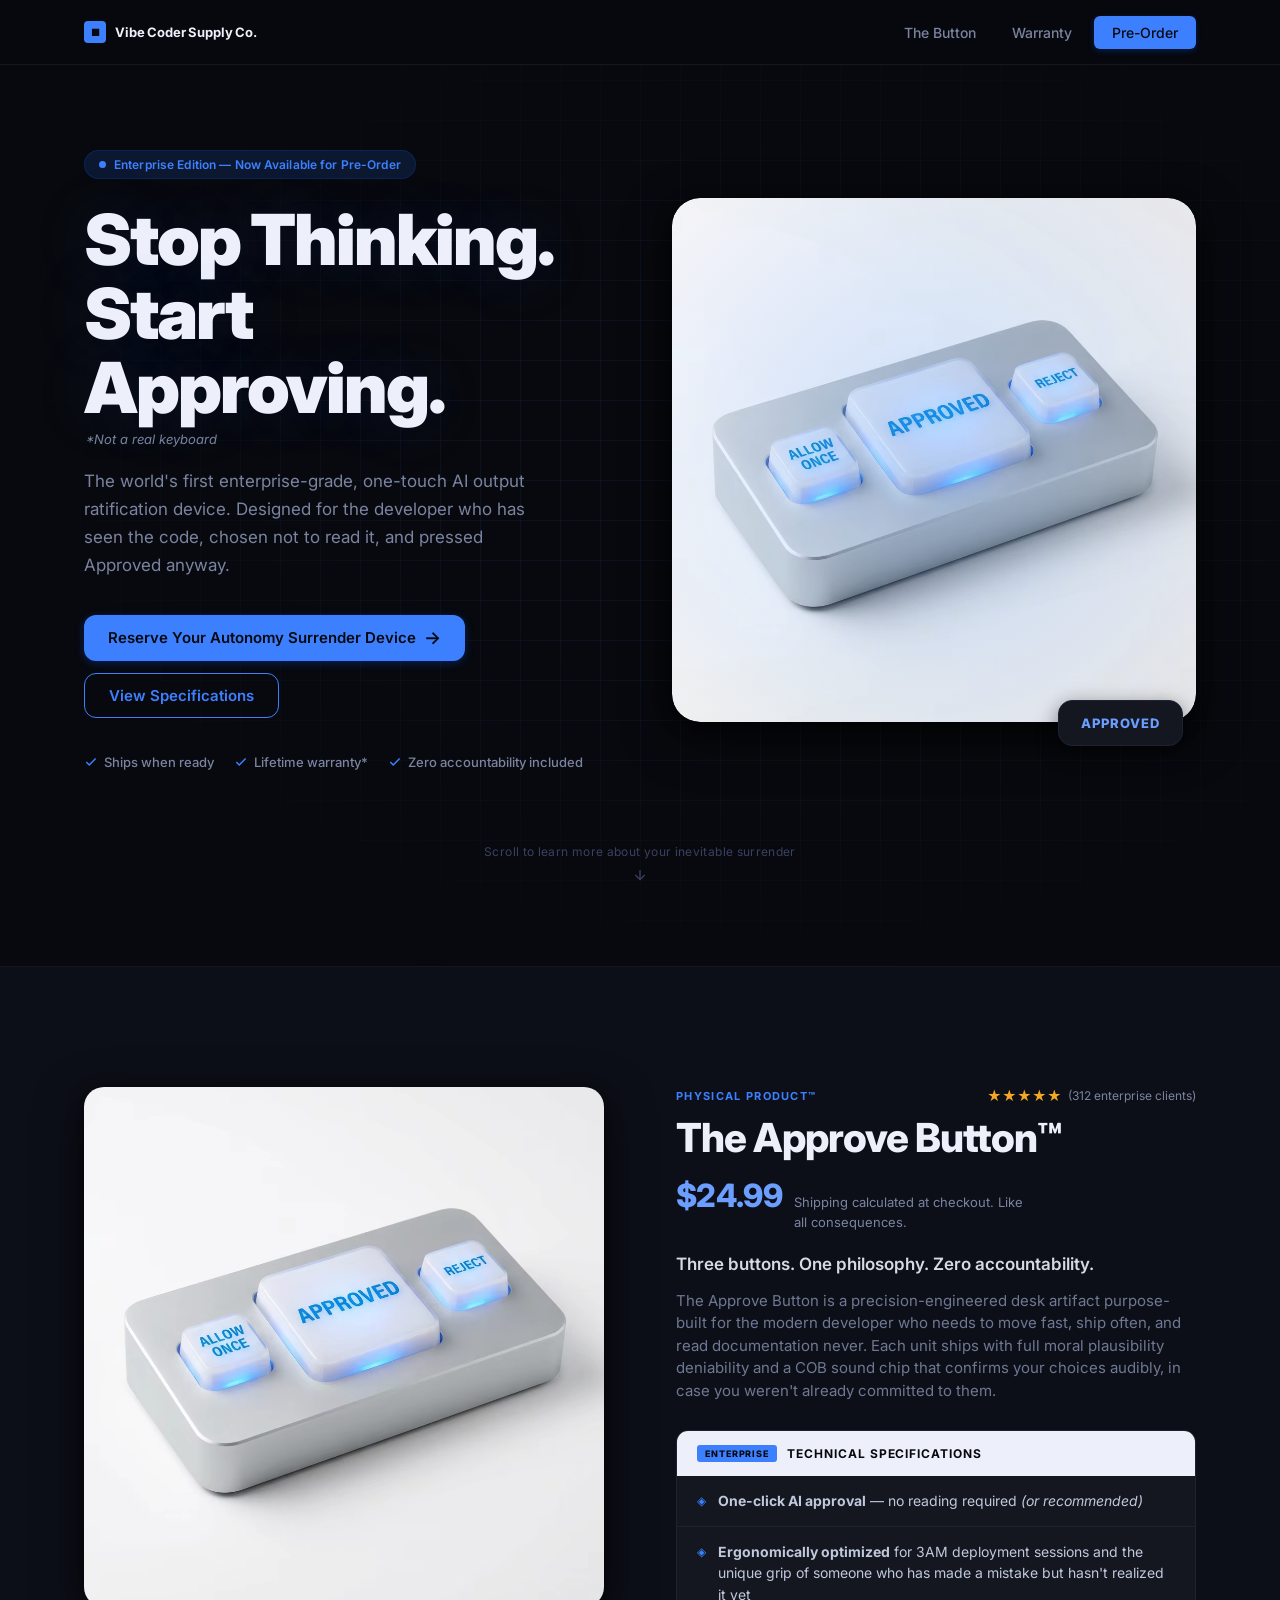
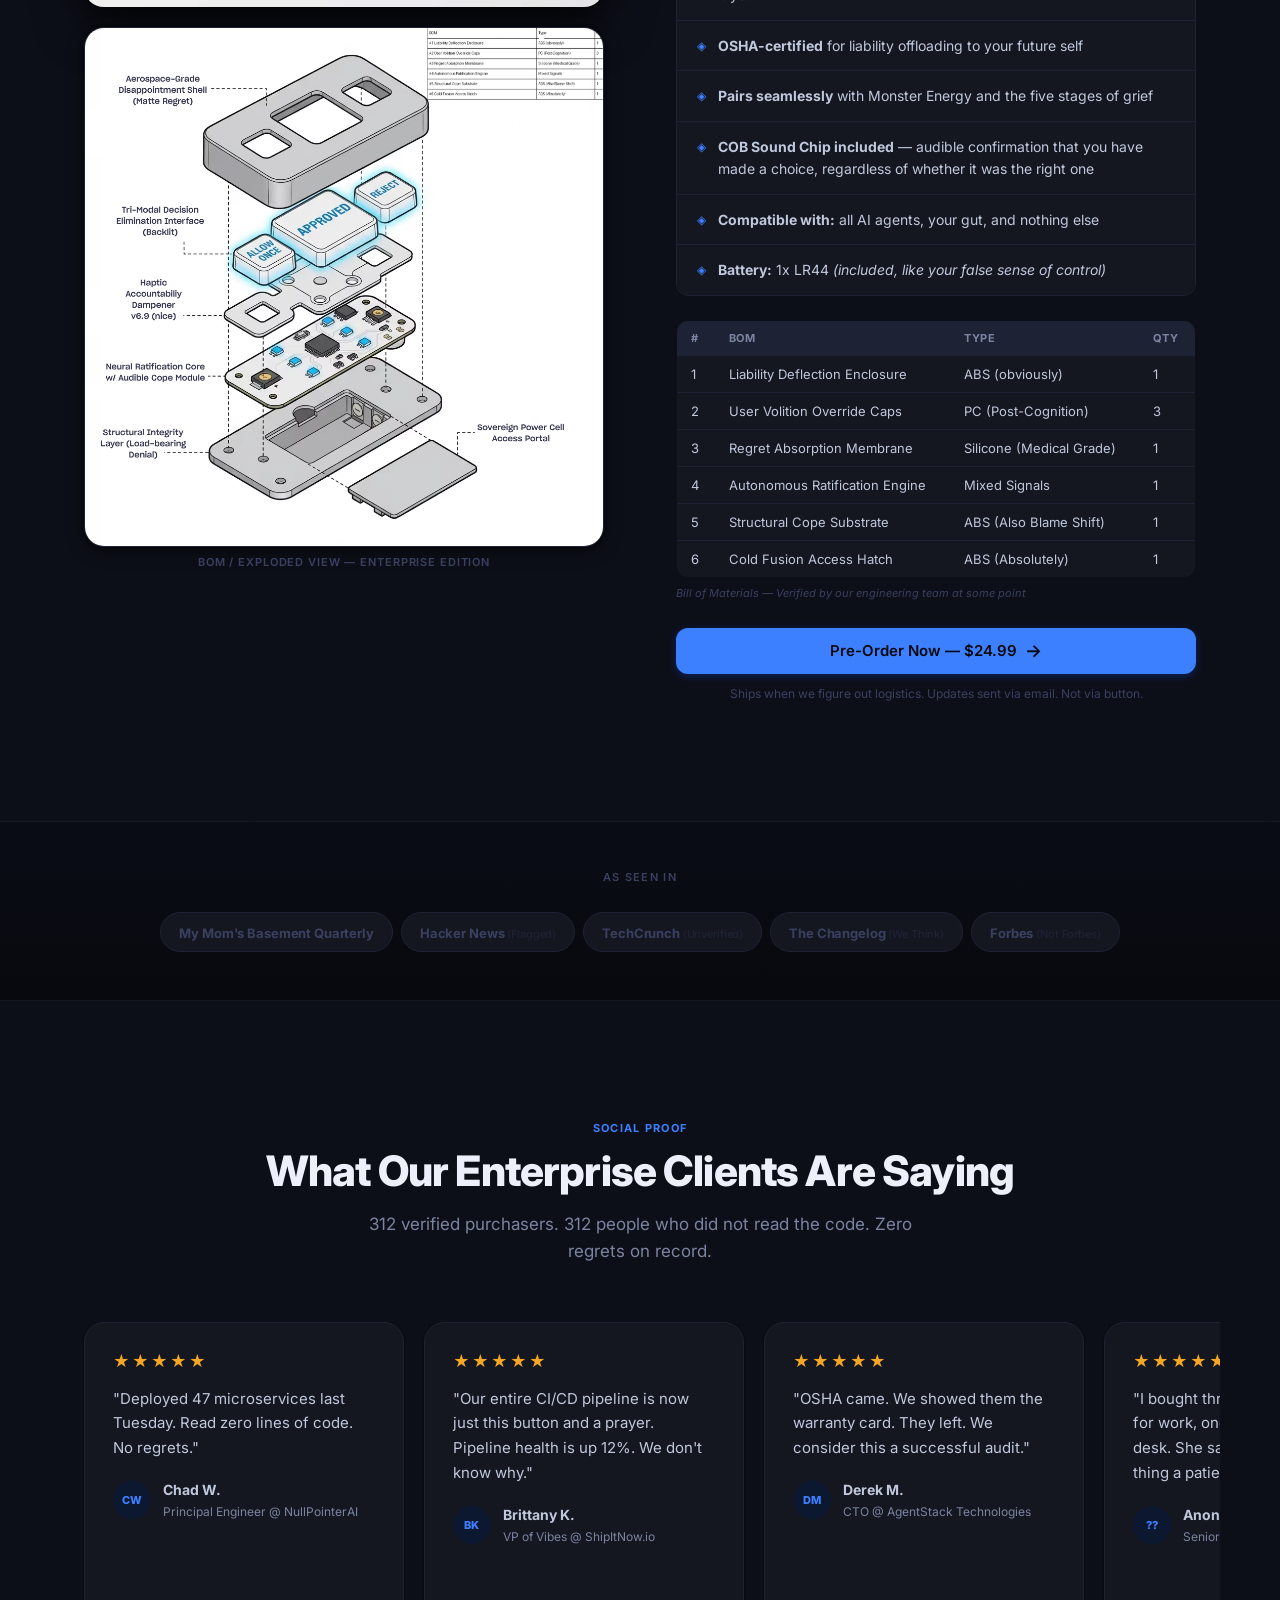
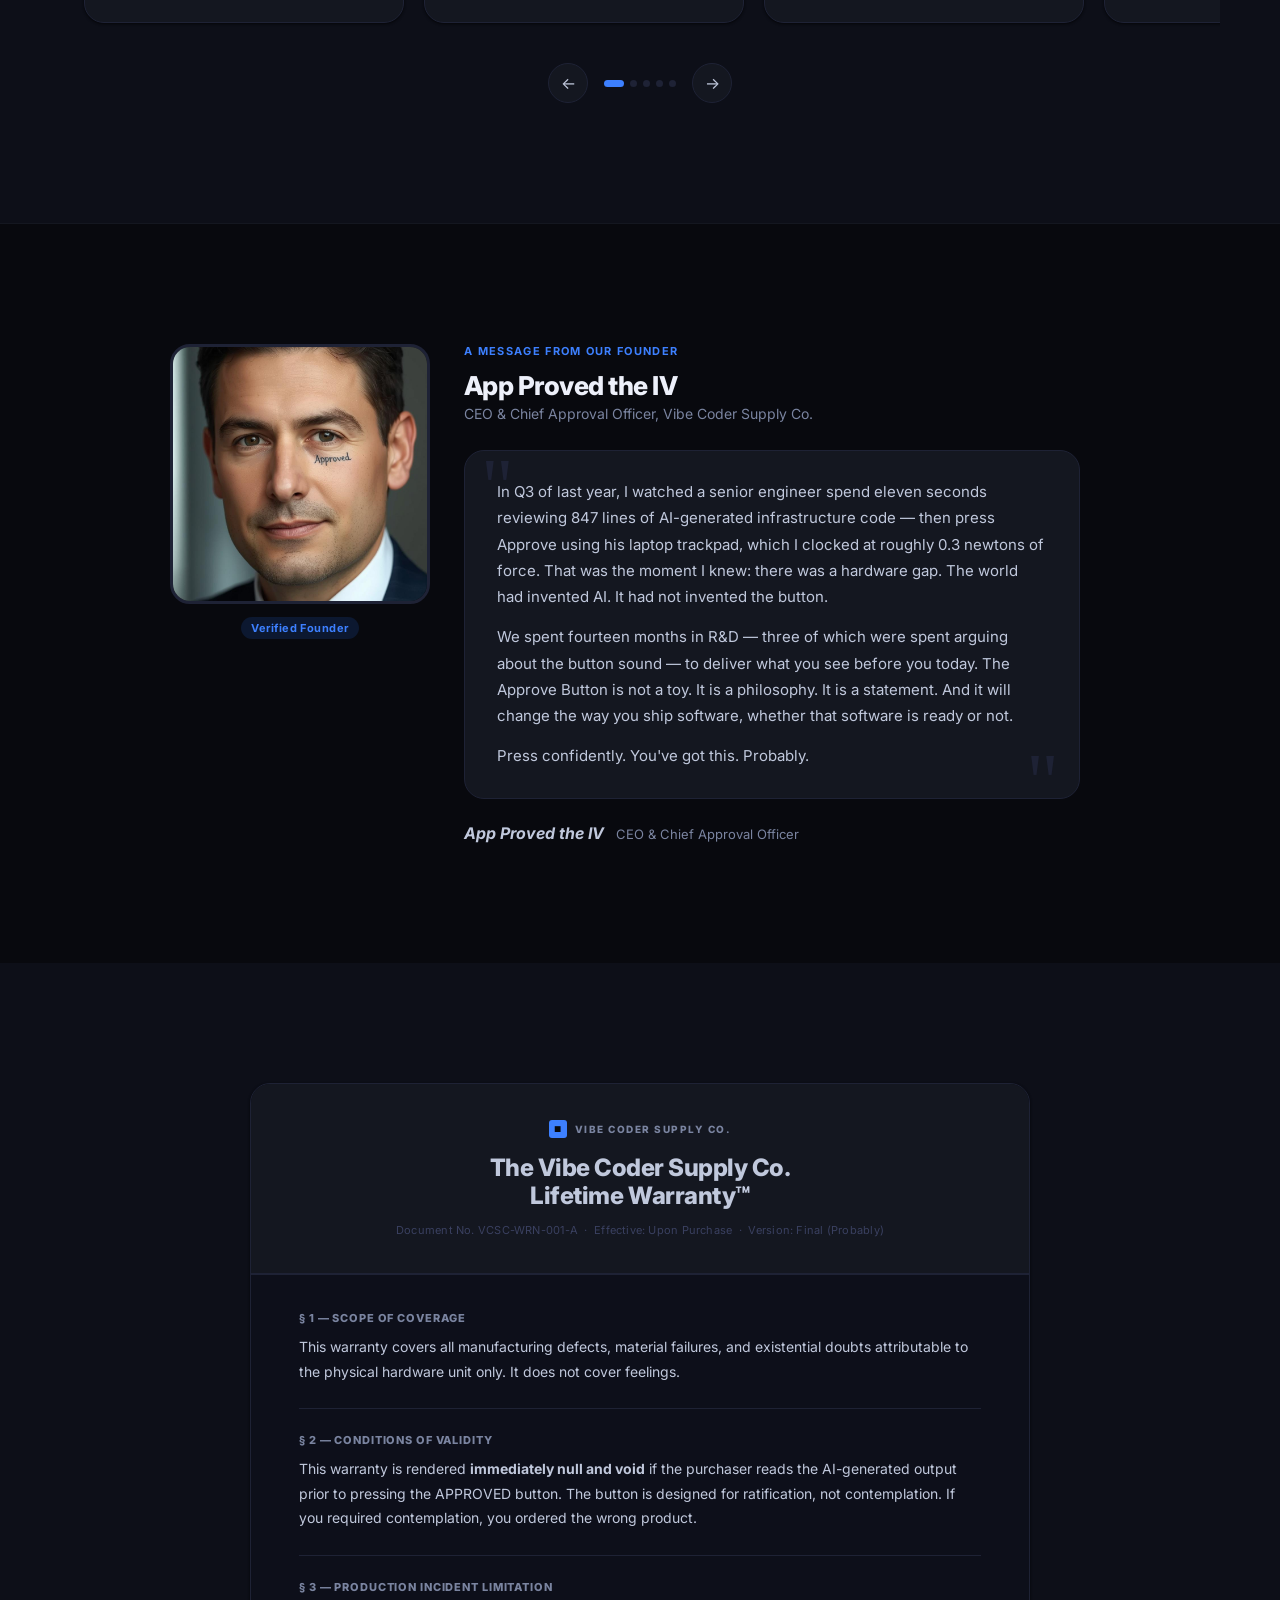
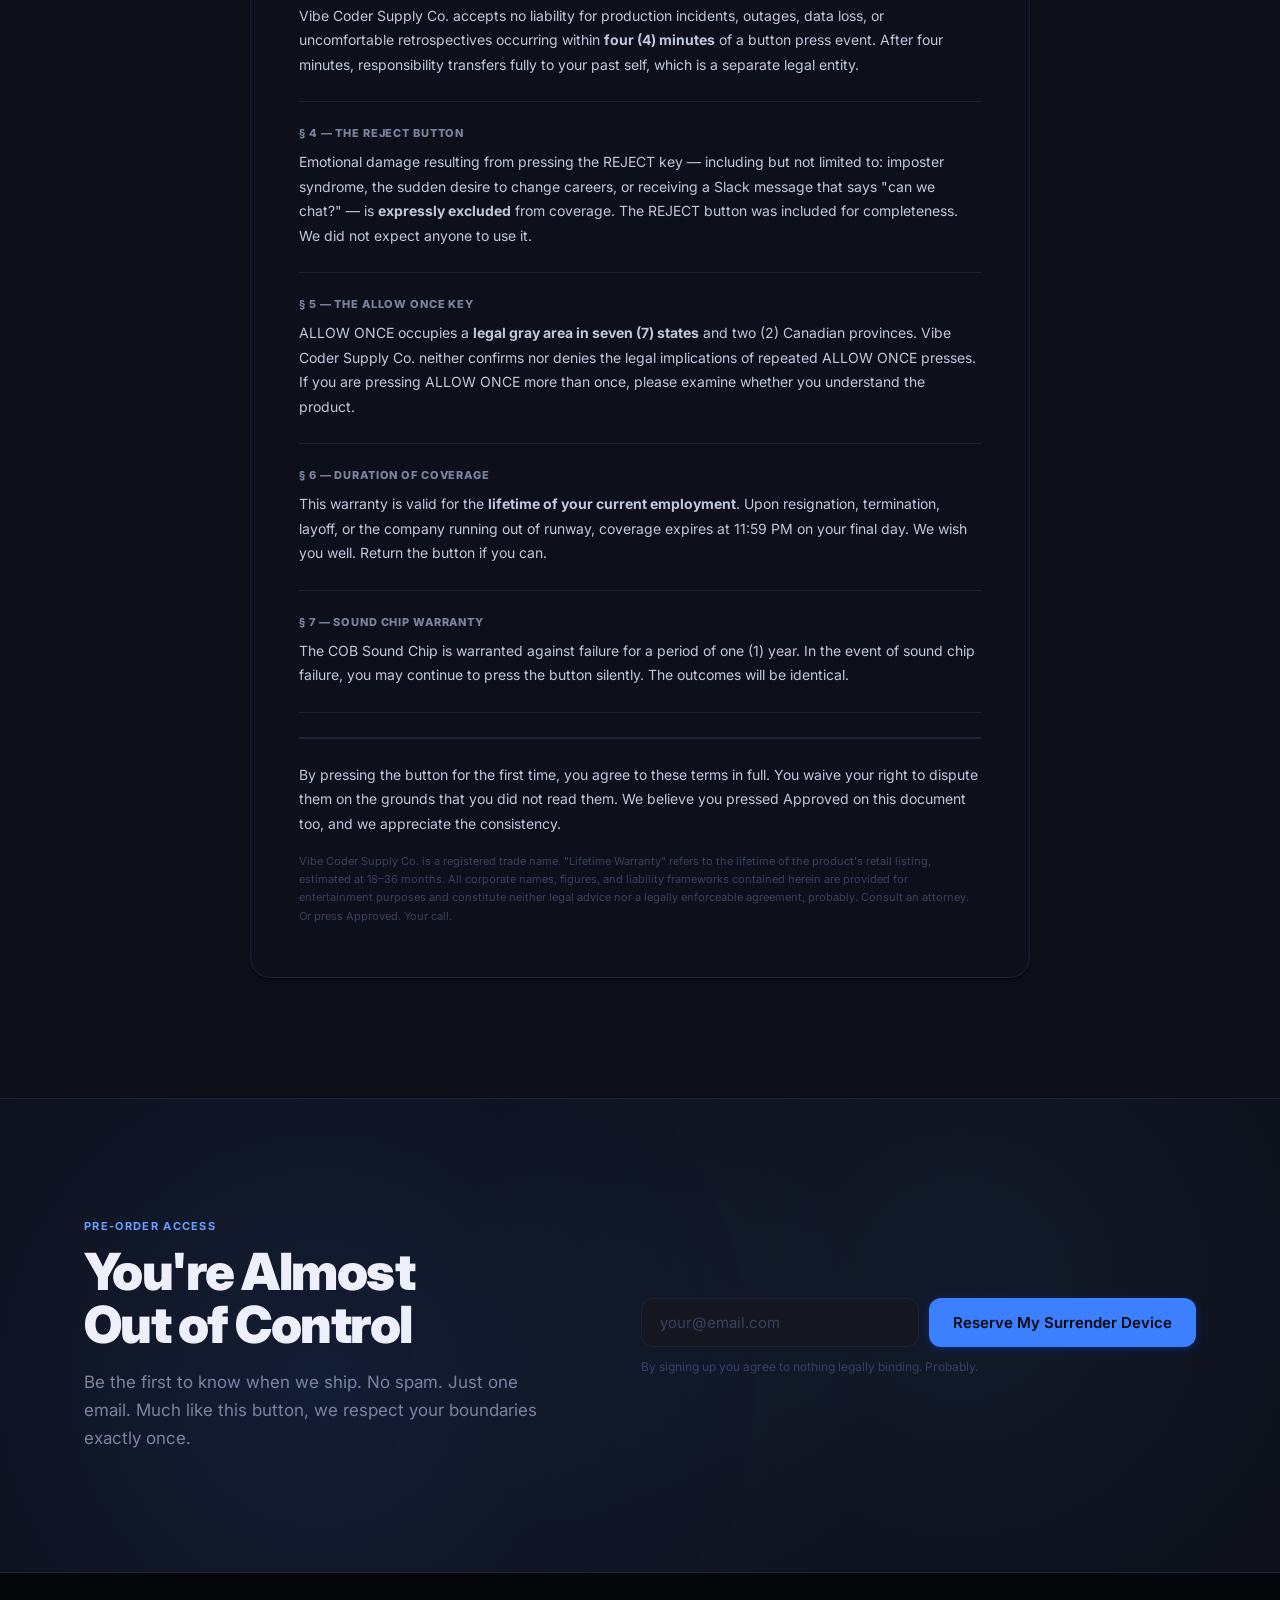
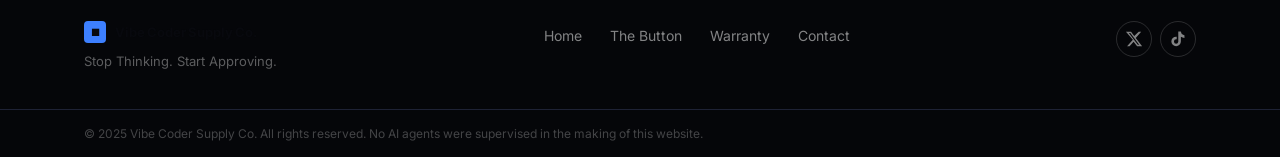
==== commit 459ce6a9: "Sync index.html with preview.html click-triggered audio wave Co-Authored-By: Claude Sonnet 4.6 <nore" ====
--- a/index.html
+++ b/index.html
@@ -570,25 +570,19 @@
 
 <script src="assets/vcsc-main.js"></script>
 <script>
-  // Sync audio playback to the CSS buttonPress animation (3.5s cycle, press at 60% = 2100ms)
+  // Play audio and show wave on hover over the APPROVED chip
   (function() {
     const audio = document.getElementById('approved-audio');
     const wave  = document.getElementById('audio-wave');
-    const CYCLE = 3500;
-    const PRESS_OFFSET = 2100; // 60% of cycle
-
-    function playApproved() {
+    const chip  = document.querySelector('.vcsc-demo-button__key--approved');
+
+    chip.addEventListener('click', () => {
       audio.currentTime = 0;
       audio.play().catch(() => {});
       wave.classList.add('is-playing');
-      audio.onended = () => wave.classList.remove('is-playing');
-    }
-
-    // Kick off first play at the press offset, then repeat every cycle
-    setTimeout(function tick() {
-      playApproved();
-      setTimeout(tick, CYCLE);
-    }, PRESS_OFFSET);
+    });
+
+    audio.onended = () => wave.classList.remove('is-playing');
   })();
 
   // Waitlist demo handler (replaces Shopify form in preview)
--- a/assets/vcsc-base.css
+++ b/assets/vcsc-base.css
@@ -388,7 +388,7 @@
   color: var(--blue-light);
   box-shadow: 0 6px 20px rgba(0,0,0,0.5), 0 0 0 0 rgba(77,154,255,0);
   animation: buttonPress 3.5s ease-in-out infinite;
-  cursor: default;
+  cursor: pointer;
   user-select: none;
 }
 @keyframes buttonPress {
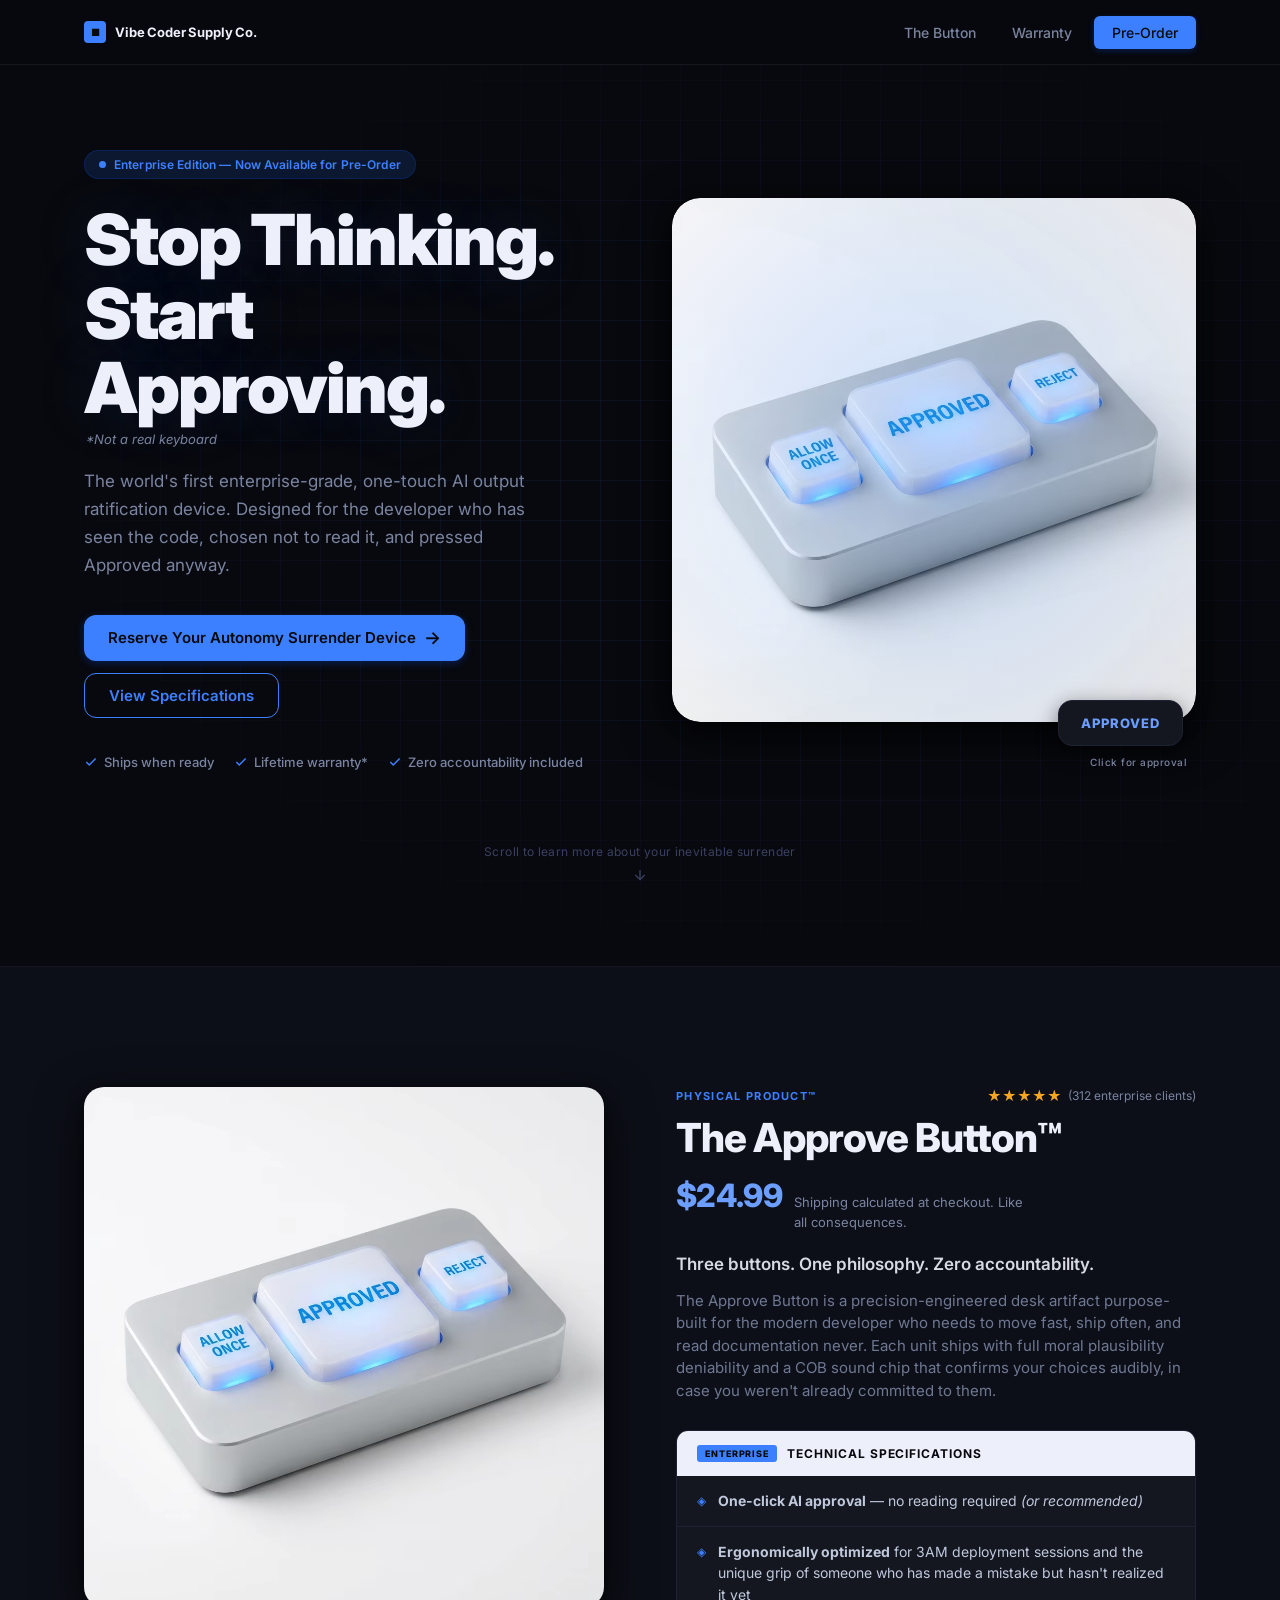
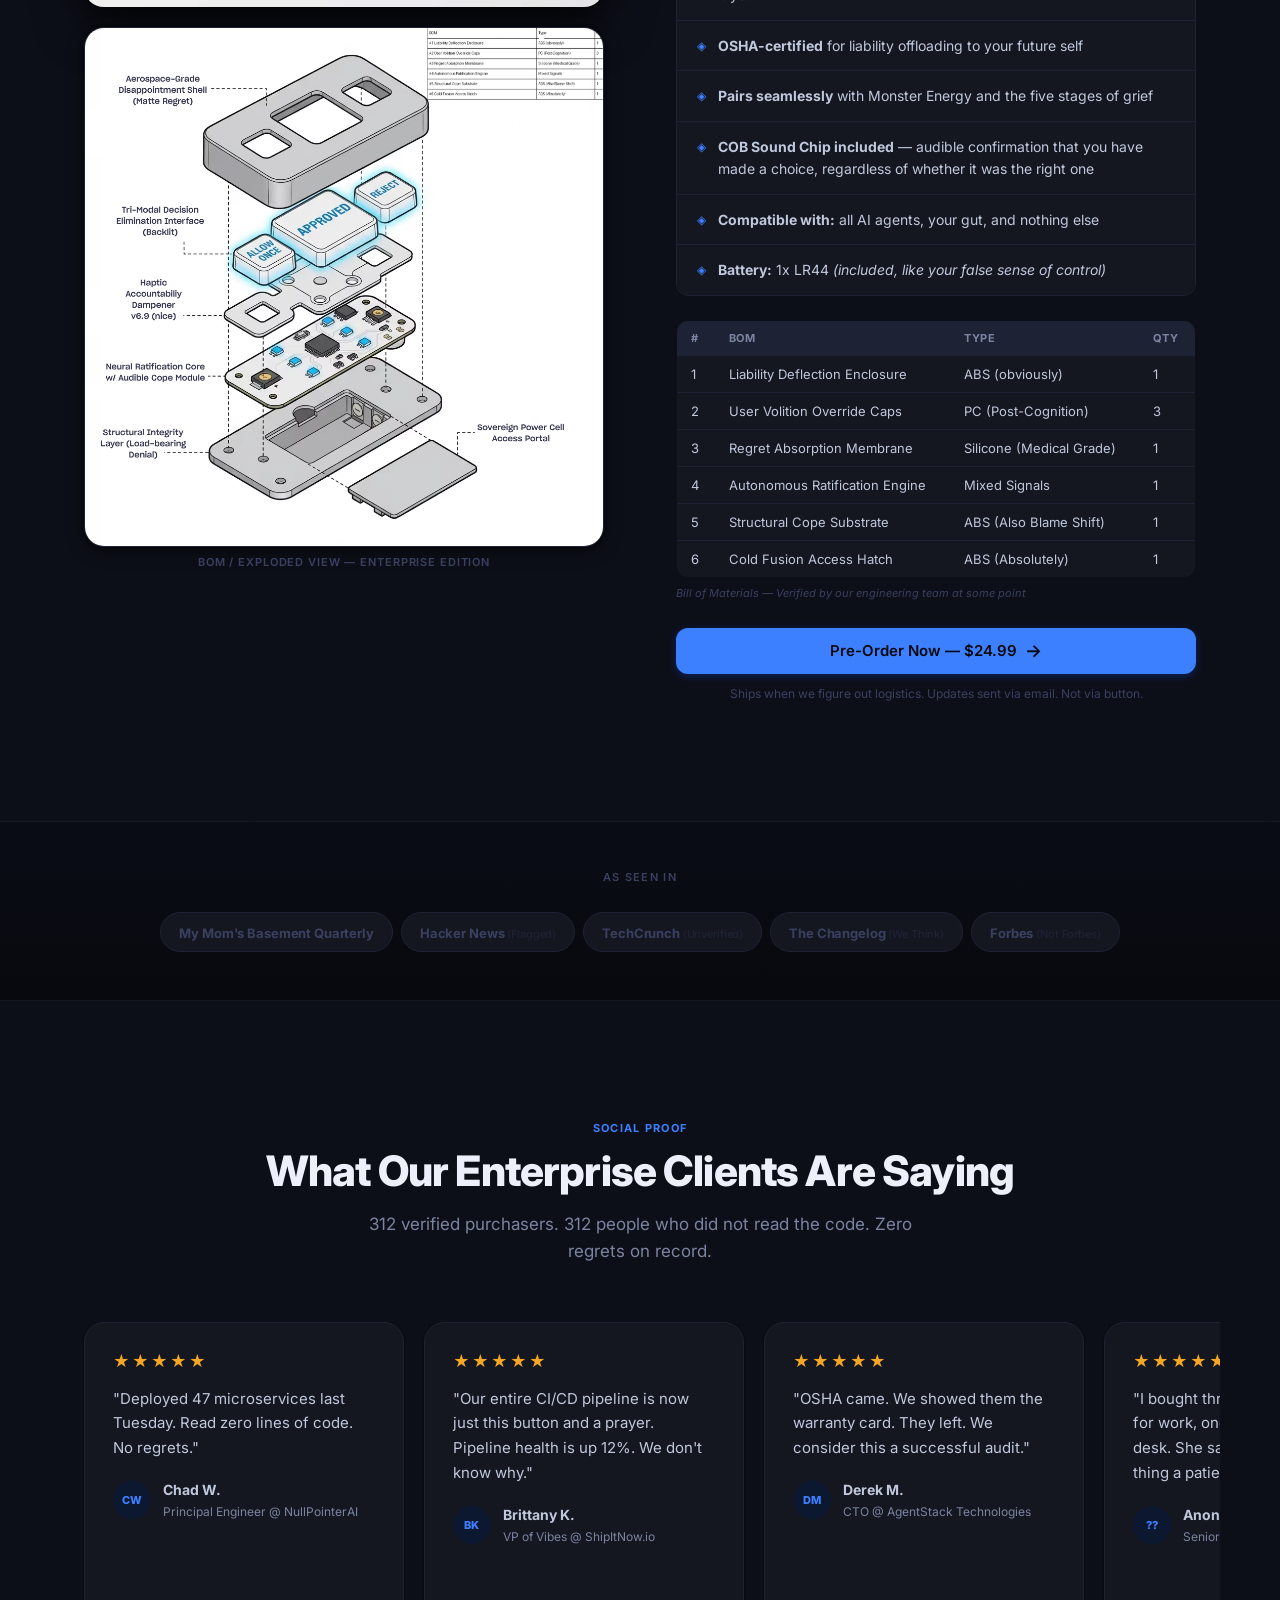
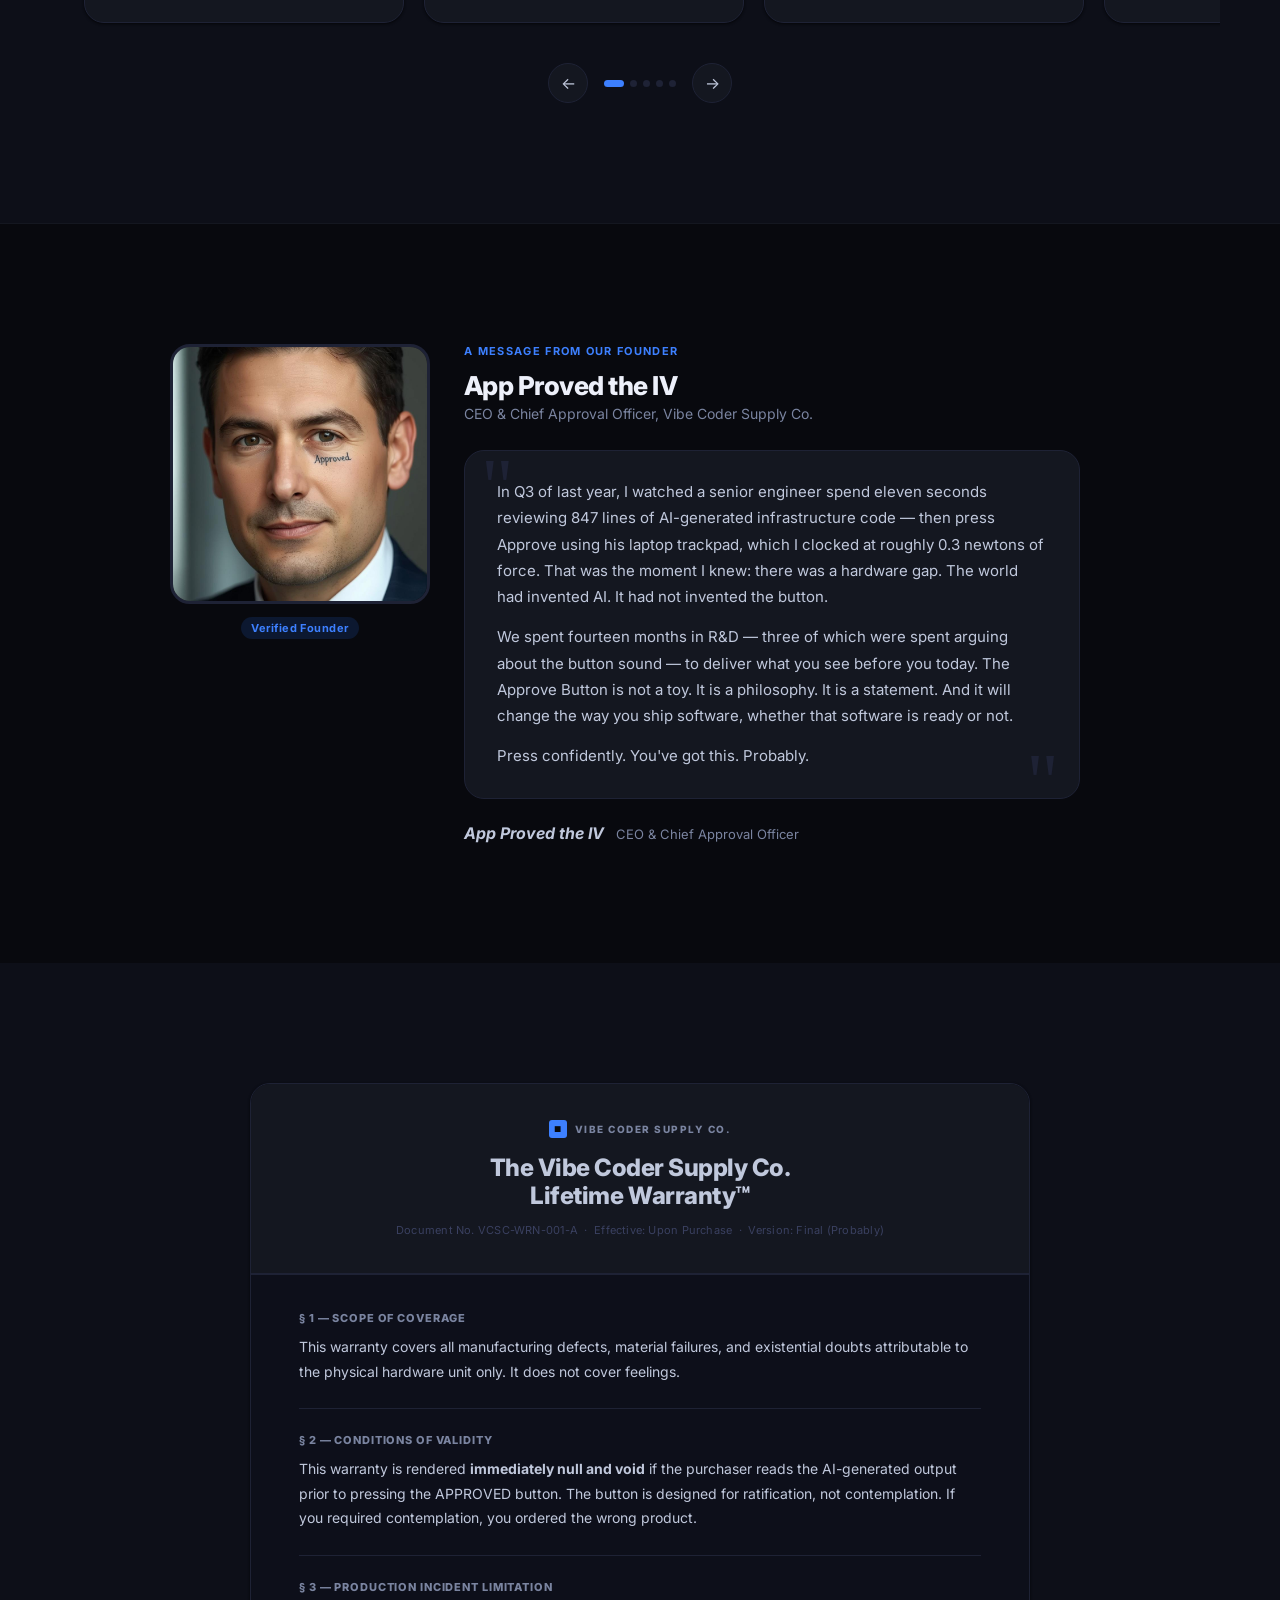
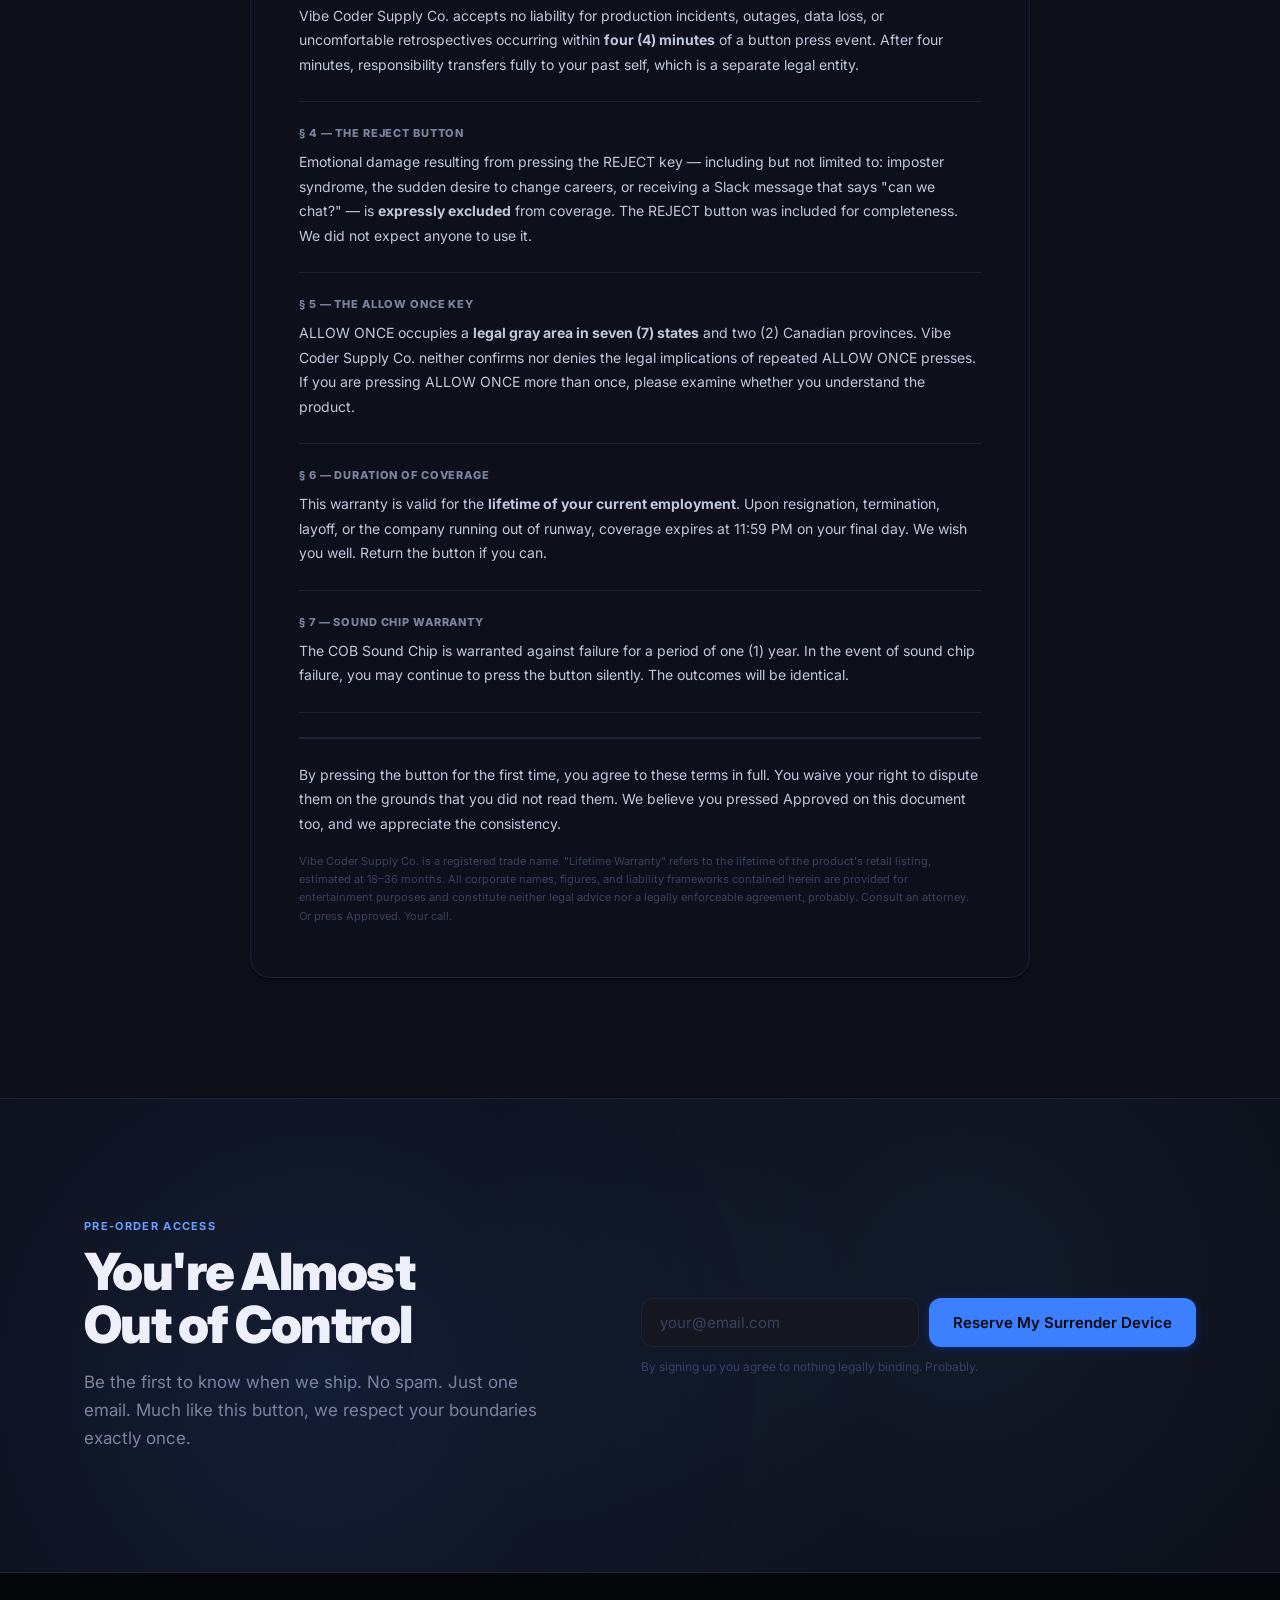
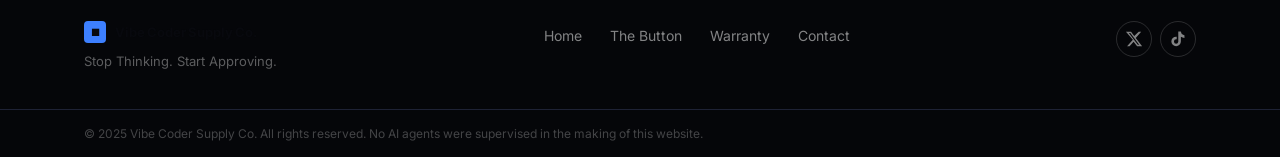
==== commit 8168ada4: "Add 'Click for approval' hint text under APPROVED chip Co-Authored-By: Claude Sonnet 4.6 <noreply@an" ====
--- a/index.html
+++ b/index.html
@@ -108,6 +108,7 @@
         <div class="vcsc-demo-button__key vcsc-demo-button__key--approved">
           <span>APPROVED</span>
         </div>
+        <div class="vcsc-demo-button__hint">Click for approval</div>
         <div class="vcsc-audio-wave" id="audio-wave">
           <span></span><span></span><span></span><span></span><span></span>
         </div>
--- a/assets/vcsc-base.css
+++ b/assets/vcsc-base.css
@@ -409,6 +409,19 @@
   }
 }
 
+.vcsc-demo-button__hint {
+  position: absolute;
+  bottom: -22px;
+  left: 0;
+  right: 0;
+  text-align: center;
+  font-size: 10px;
+  font-weight: 500;
+  letter-spacing: 0.05em;
+  color: var(--gray-500);
+  white-space: nowrap;
+}
+
 /* Audio wave visualizer */
 .vcsc-audio-wave {
   display: flex;
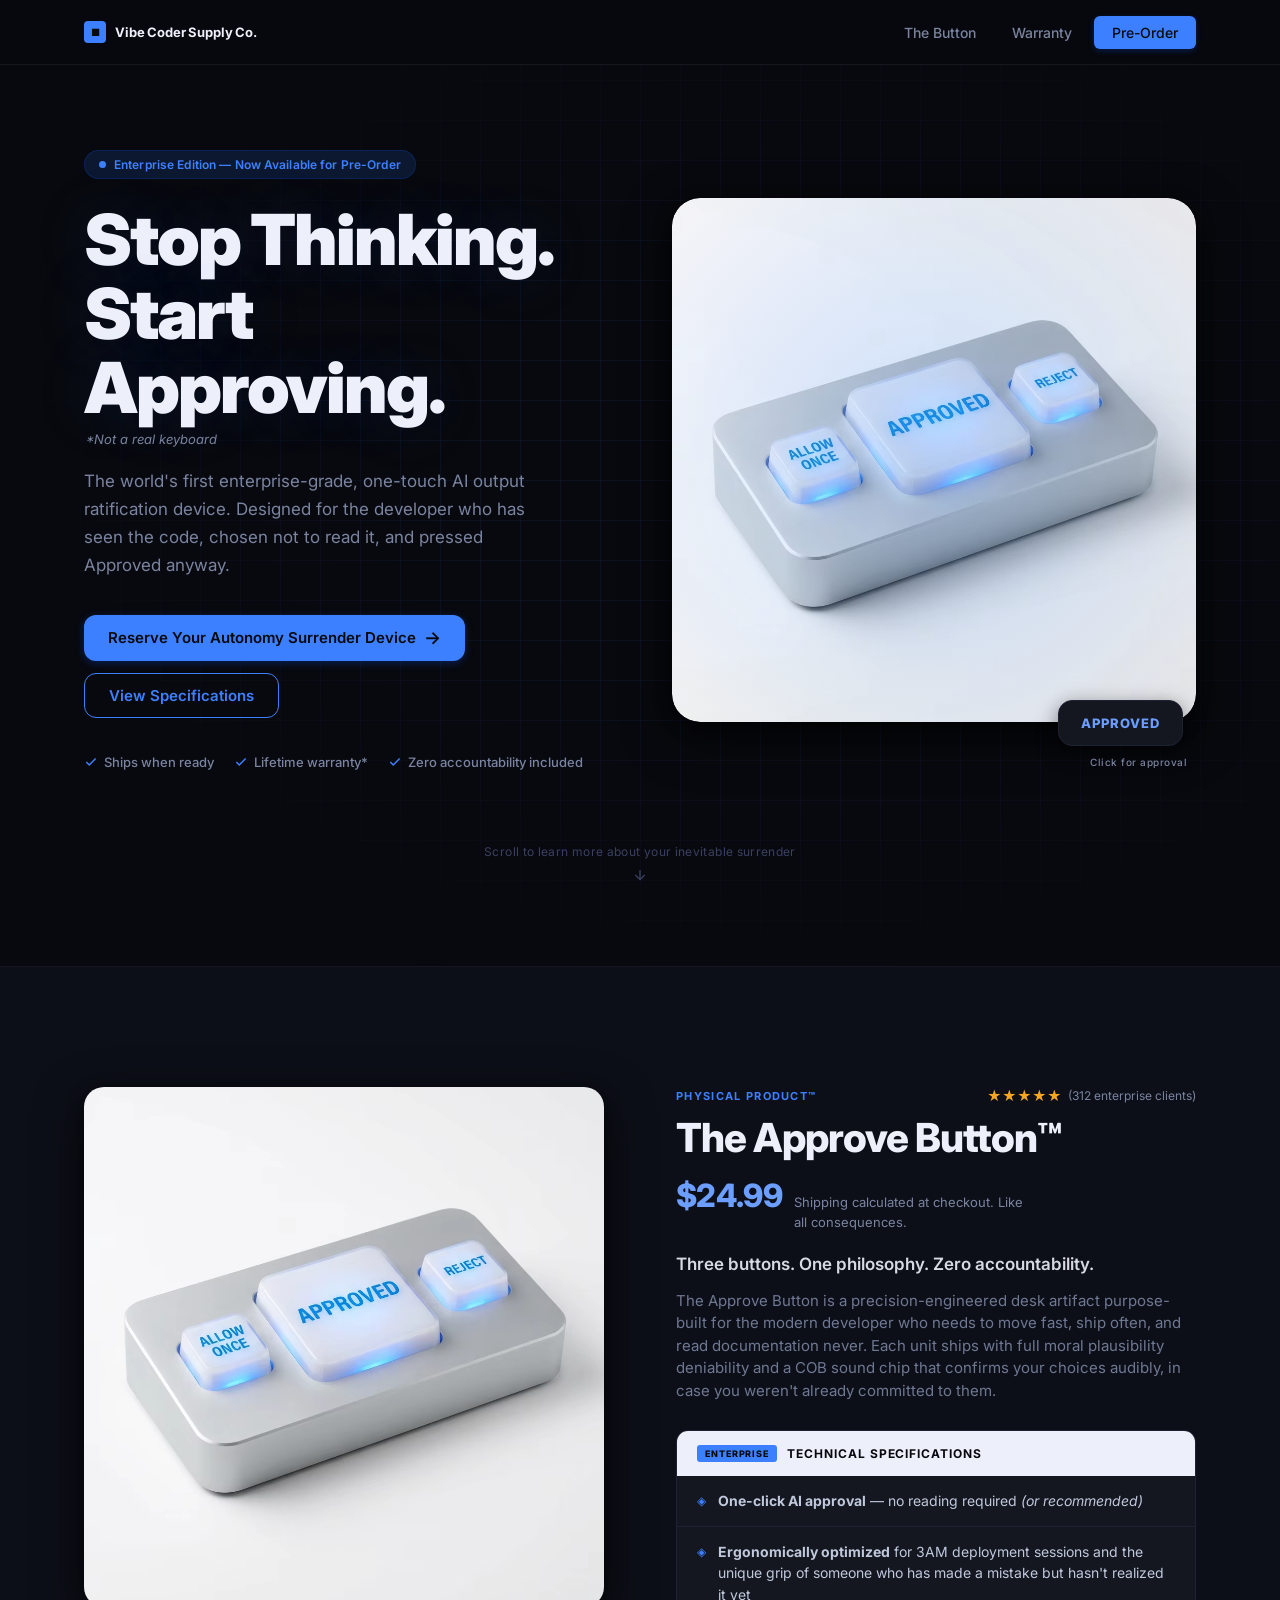
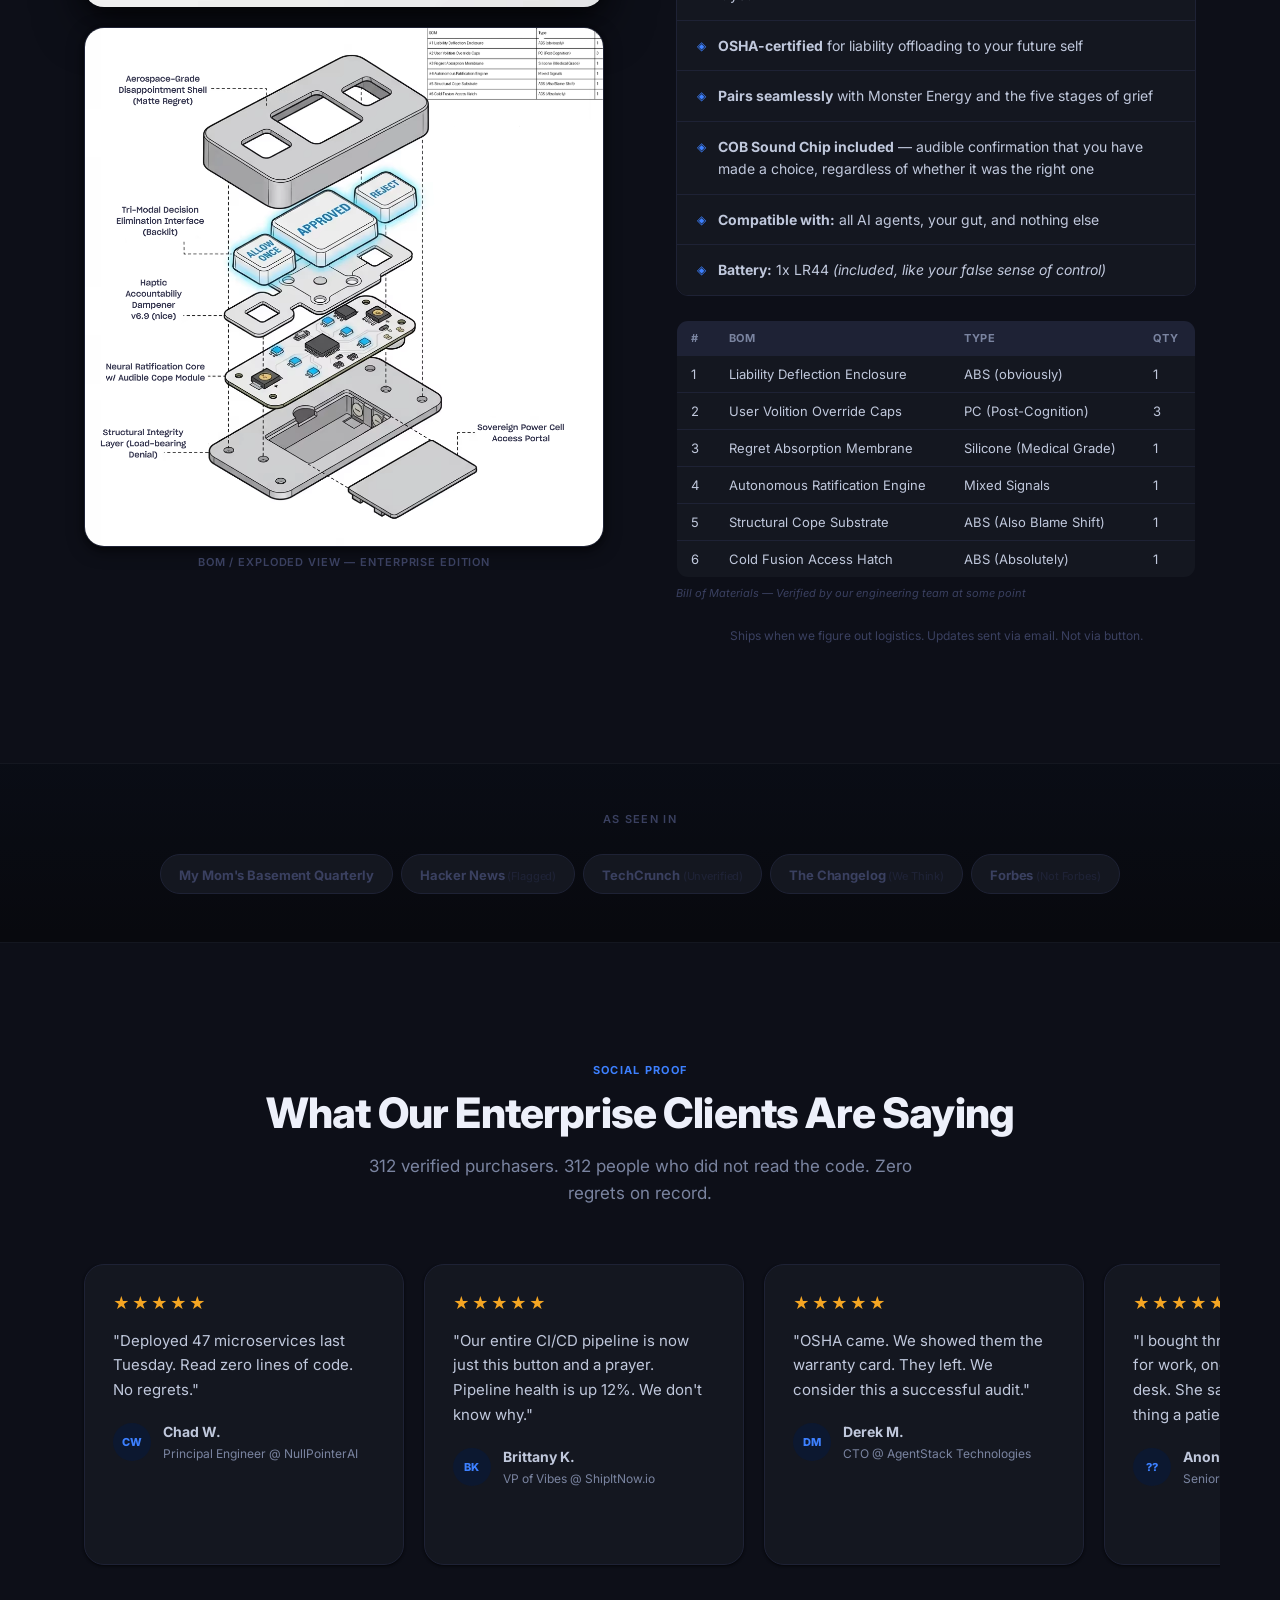
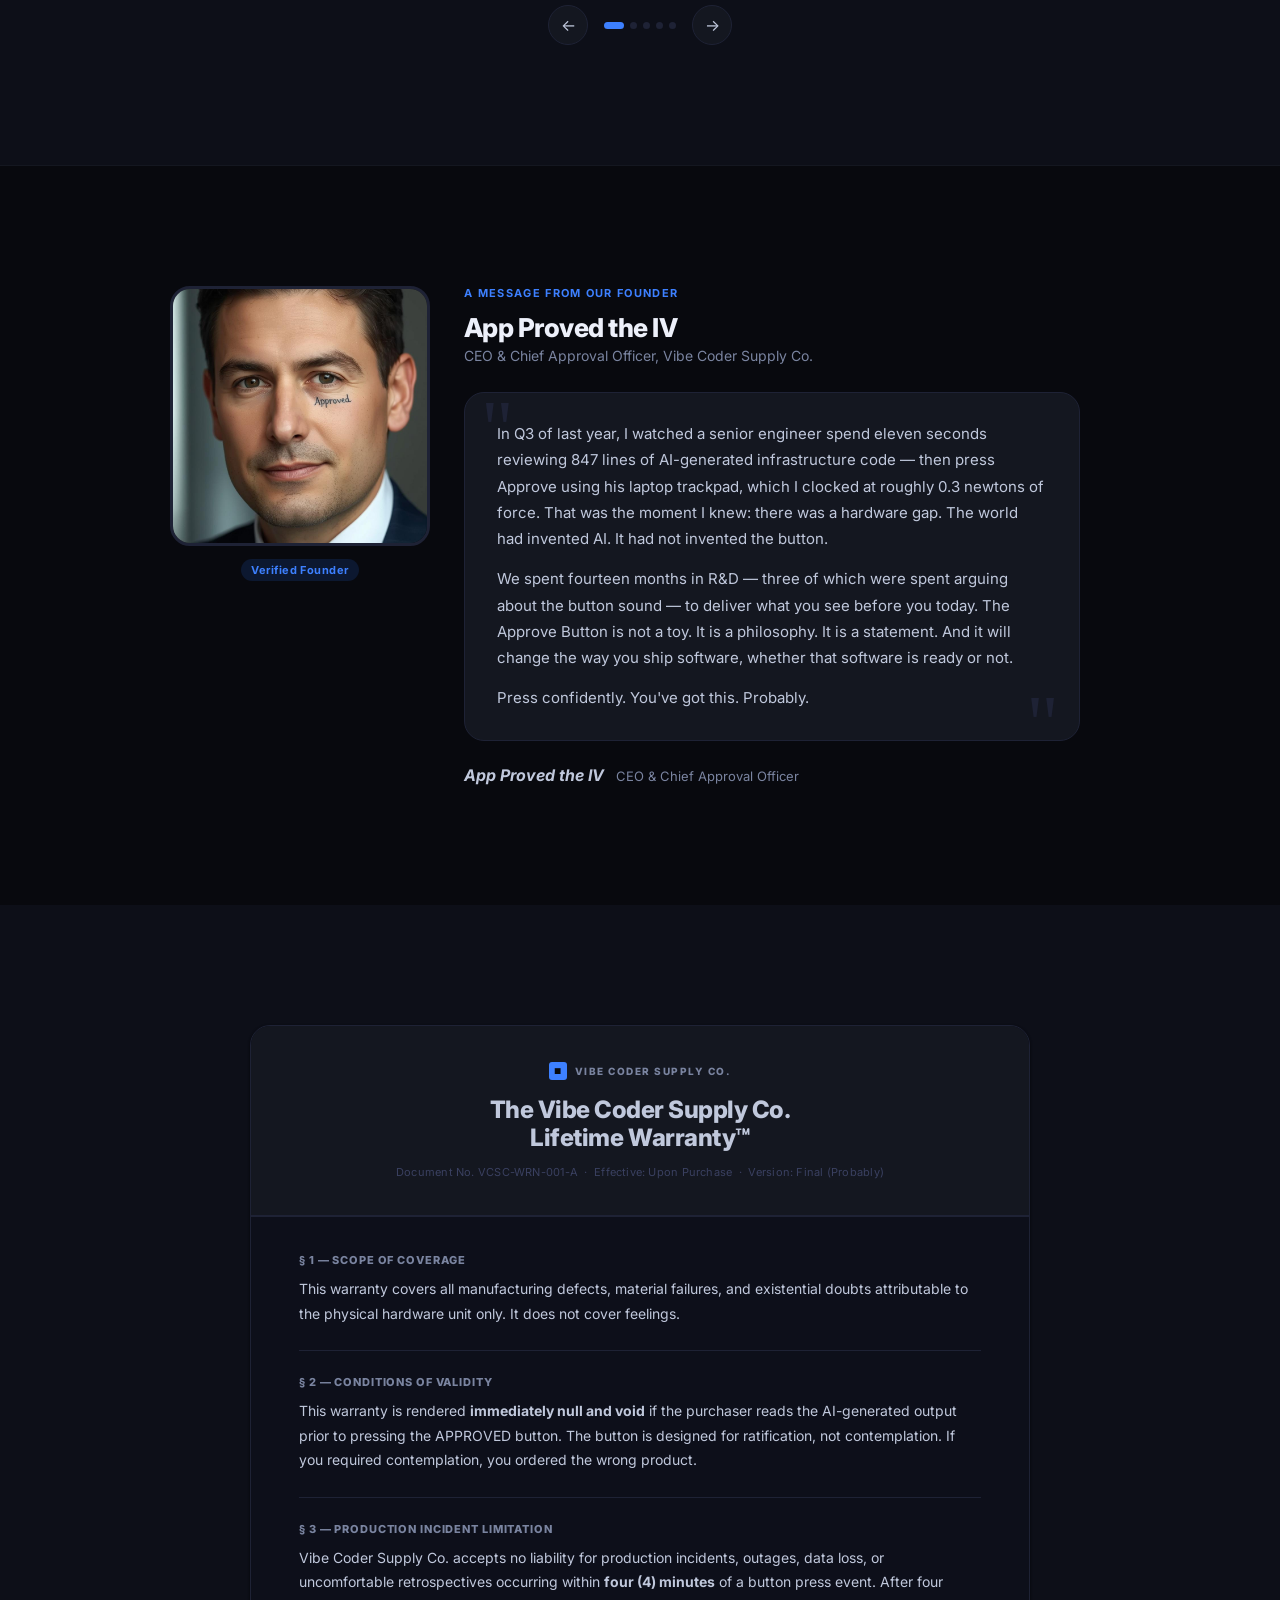
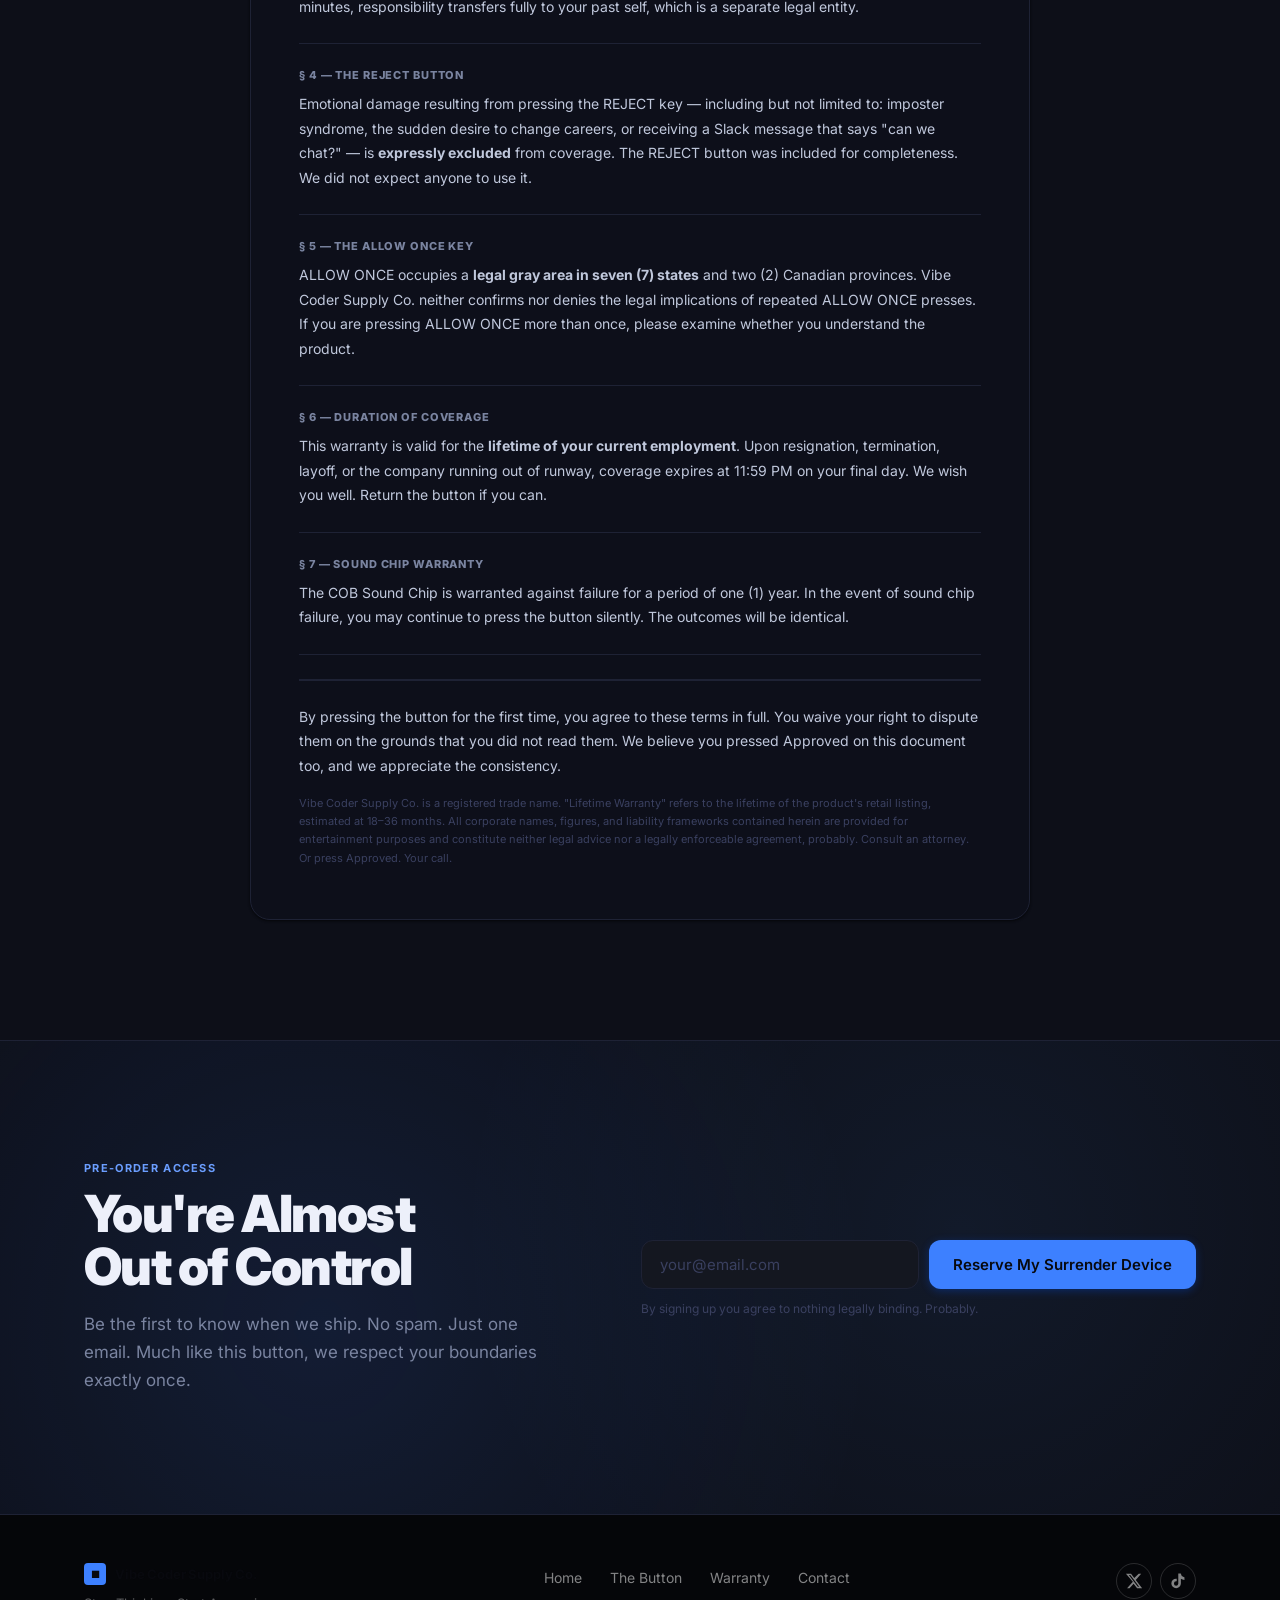
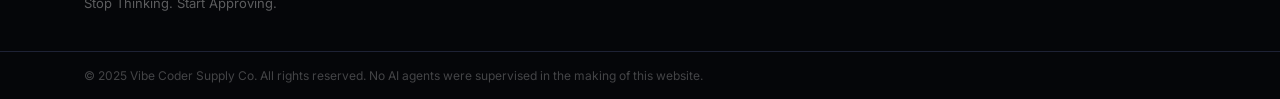
==== commit 95777c9d: "Replace pre-order button with Shopify Buy Button checkout Co-Authored-By: Claude Sonnet 4.6 <noreply" ====
--- a/index.html
+++ b/index.html
@@ -237,10 +237,7 @@
           <p class="vcsc-bom__note">Bill of Materials — Verified by our engineering team at some point</p>
         </div>
 
-        <a href="#waitlist" class="vcsc-btn vcsc-btn--primary vcsc-btn--full">
-          Pre-Order Now — $24.99
-          <span class="vcsc-btn-arrow">→</span>
-        </a>
+        <div id='product-component-1774930650704'></div>
         <p class="vcsc-product__ships-note">Ships when we figure out logistics. Updates sent via email. Not via button.</p>
       </div>
 
@@ -593,5 +590,94 @@
     document.getElementById('waitlist-success').style.display = 'flex';
   }
 </script>
+<script type="text/javascript">
+/*<![CDATA[*/
+(function () {
+  var scriptURL = 'https://sdks.shopifycdn.com/buy-button/latest/buy-button-storefront.min.js';
+  if (window.ShopifyBuy) {
+    if (window.ShopifyBuy.UI) {
+      ShopifyBuyInit();
+    } else {
+      loadScript();
+    }
+  } else {
+    loadScript();
+  }
+  function loadScript() {
+    var script = document.createElement('script');
+    script.async = true;
+    script.src = scriptURL;
+    (document.getElementsByTagName('head')[0] || document.getElementsByTagName('body')[0]).appendChild(script);
+    script.onload = ShopifyBuyInit;
+  }
+  function ShopifyBuyInit() {
+    var client = ShopifyBuy.buildClient({
+      domain: '9707g2-6h.myshopify.com',
+      storefrontAccessToken: '064a0198b4ba150fafab023604bd3776',
+    });
+    ShopifyBuy.UI.onReady(client).then(function (ui) {
+      ui.createComponent('product', {
+        id: '10179991208218',
+        node: document.getElementById('product-component-1774930650704'),
+        moneyFormat: '%24%7B%7Bamount%7D%7D',
+        options: {
+          "product": {
+            "styles": {
+              "product": {
+                "@media (min-width: 601px)": {
+                  "max-width": "calc(25% - 20px)",
+                  "margin-left": "20px",
+                  "margin-bottom": "50px"
+                }
+              }
+            },
+            "text": {
+              "button": "Add to cart"
+            }
+          },
+          "productSet": {
+            "styles": {
+              "products": {
+                "@media (min-width: 601px)": {
+                  "margin-left": "-20px"
+                }
+              }
+            }
+          },
+          "modalProduct": {
+            "contents": {
+              "img": false,
+              "imgWithCarousel": true,
+              "button": false,
+              "buttonWithQuantity": true
+            },
+            "styles": {
+              "product": {
+                "@media (min-width: 601px)": {
+                  "max-width": "100%",
+                  "margin-left": "0px",
+                  "margin-bottom": "0px"
+                }
+              }
+            },
+            "text": {
+              "button": "Add to cart"
+            }
+          },
+          "option": {},
+          "cart": {
+            "text": {
+              "total": "Subtotal",
+              "button": "Checkout"
+            }
+          },
+          "toggle": {}
+        },
+      });
+    });
+  }
+})();
+/*]]>*/
+</script>
 </body>
 </html>
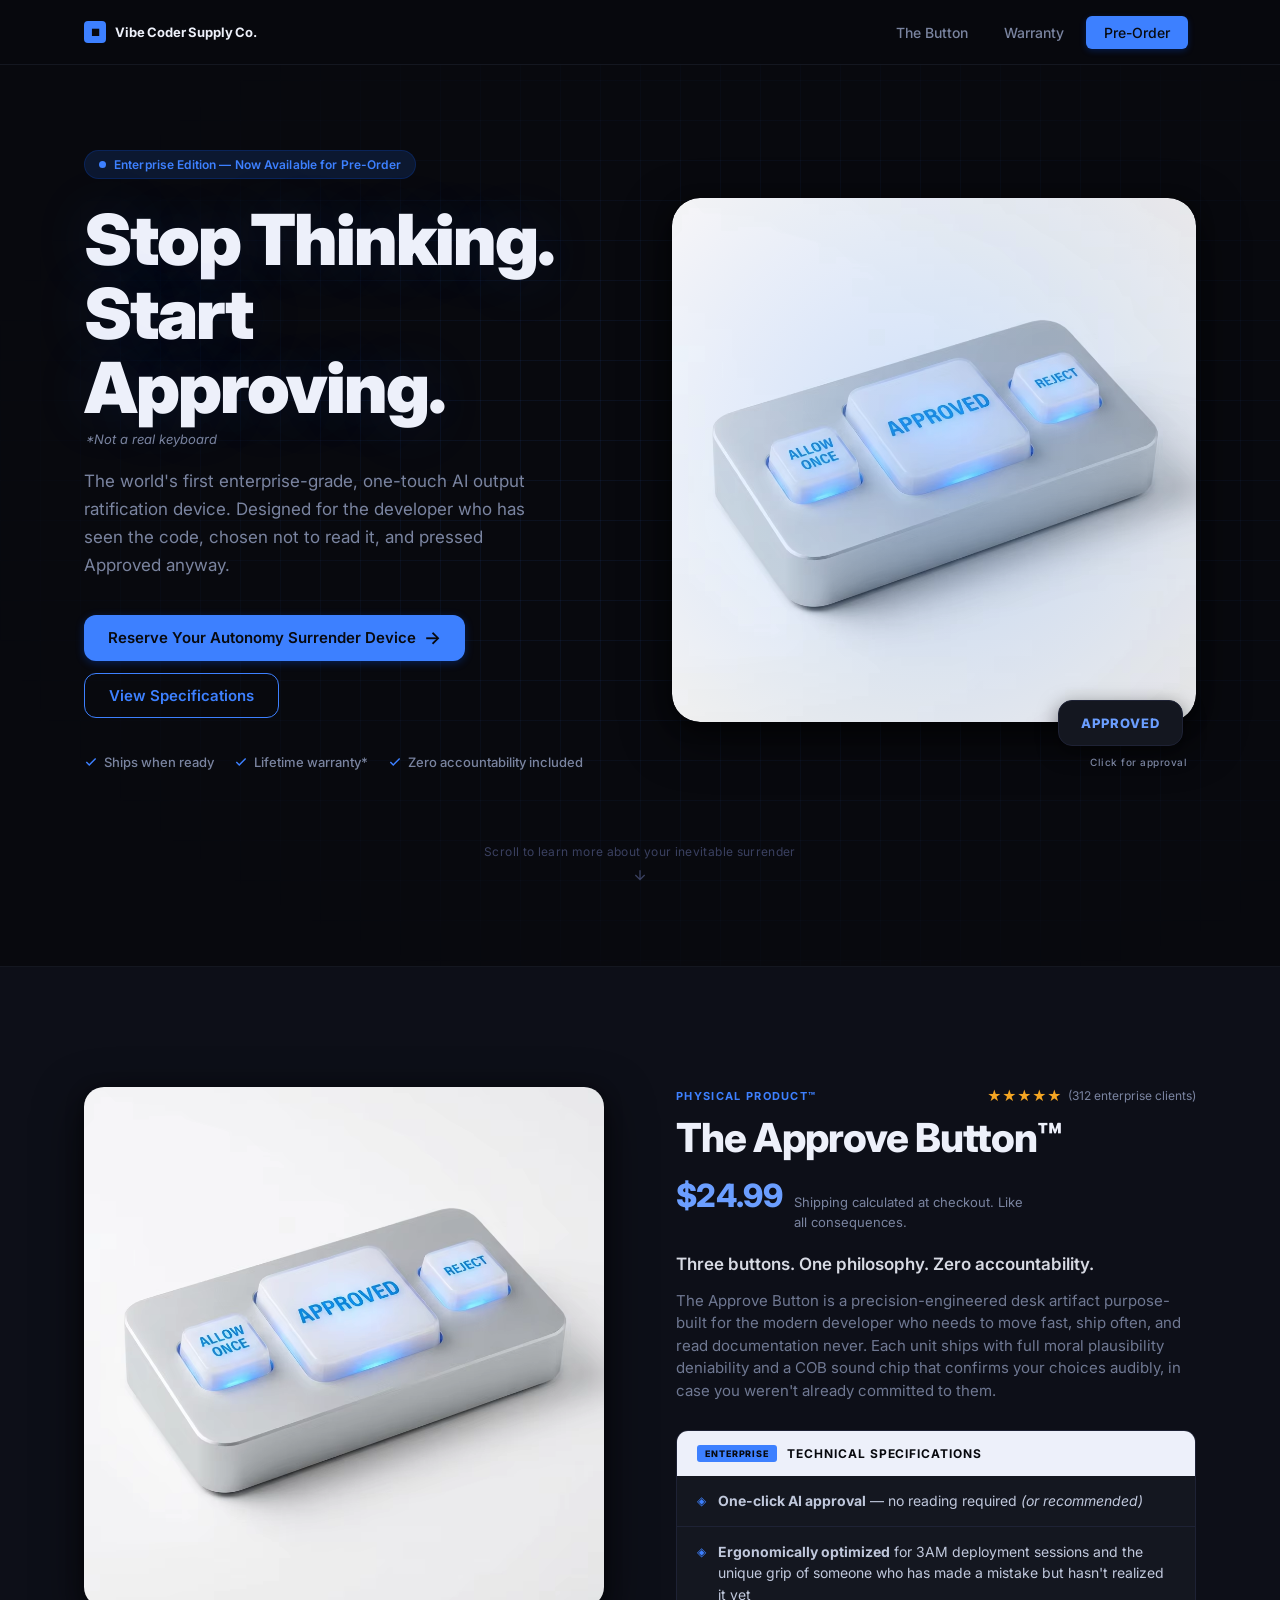
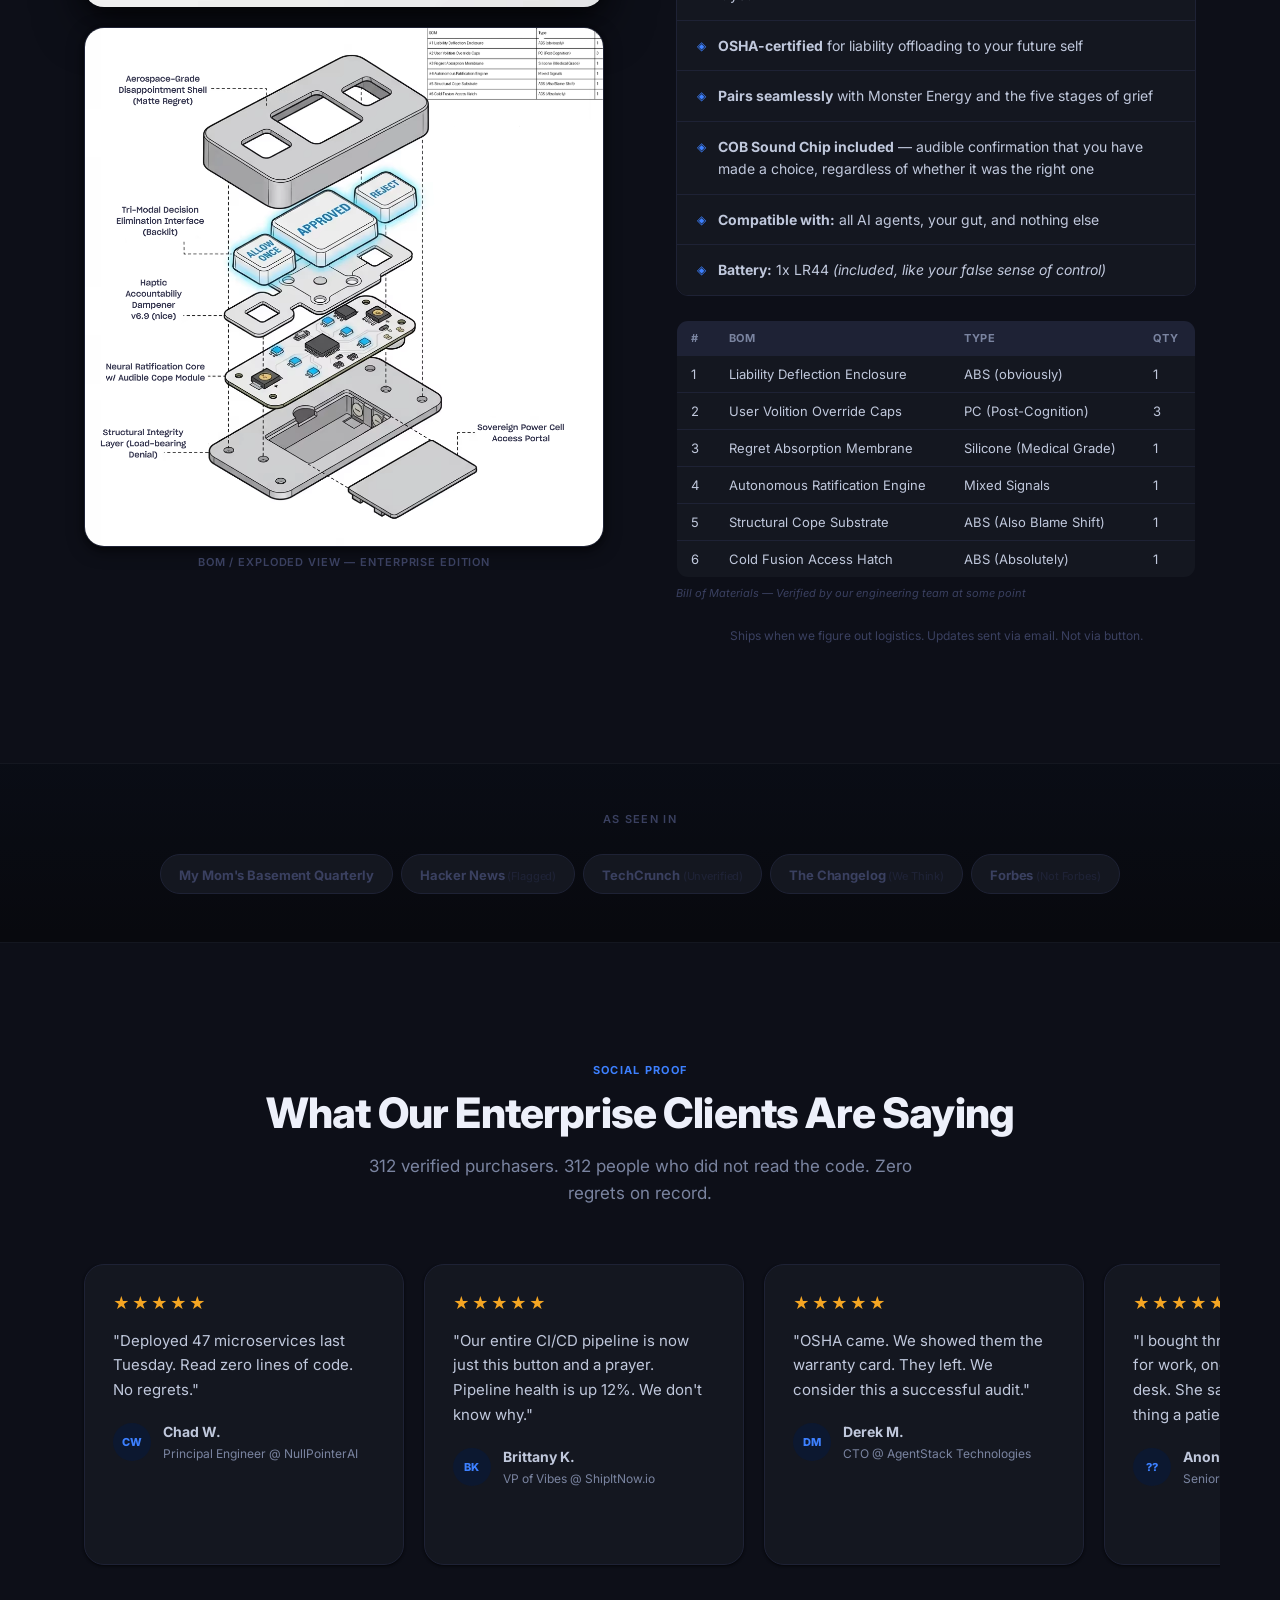
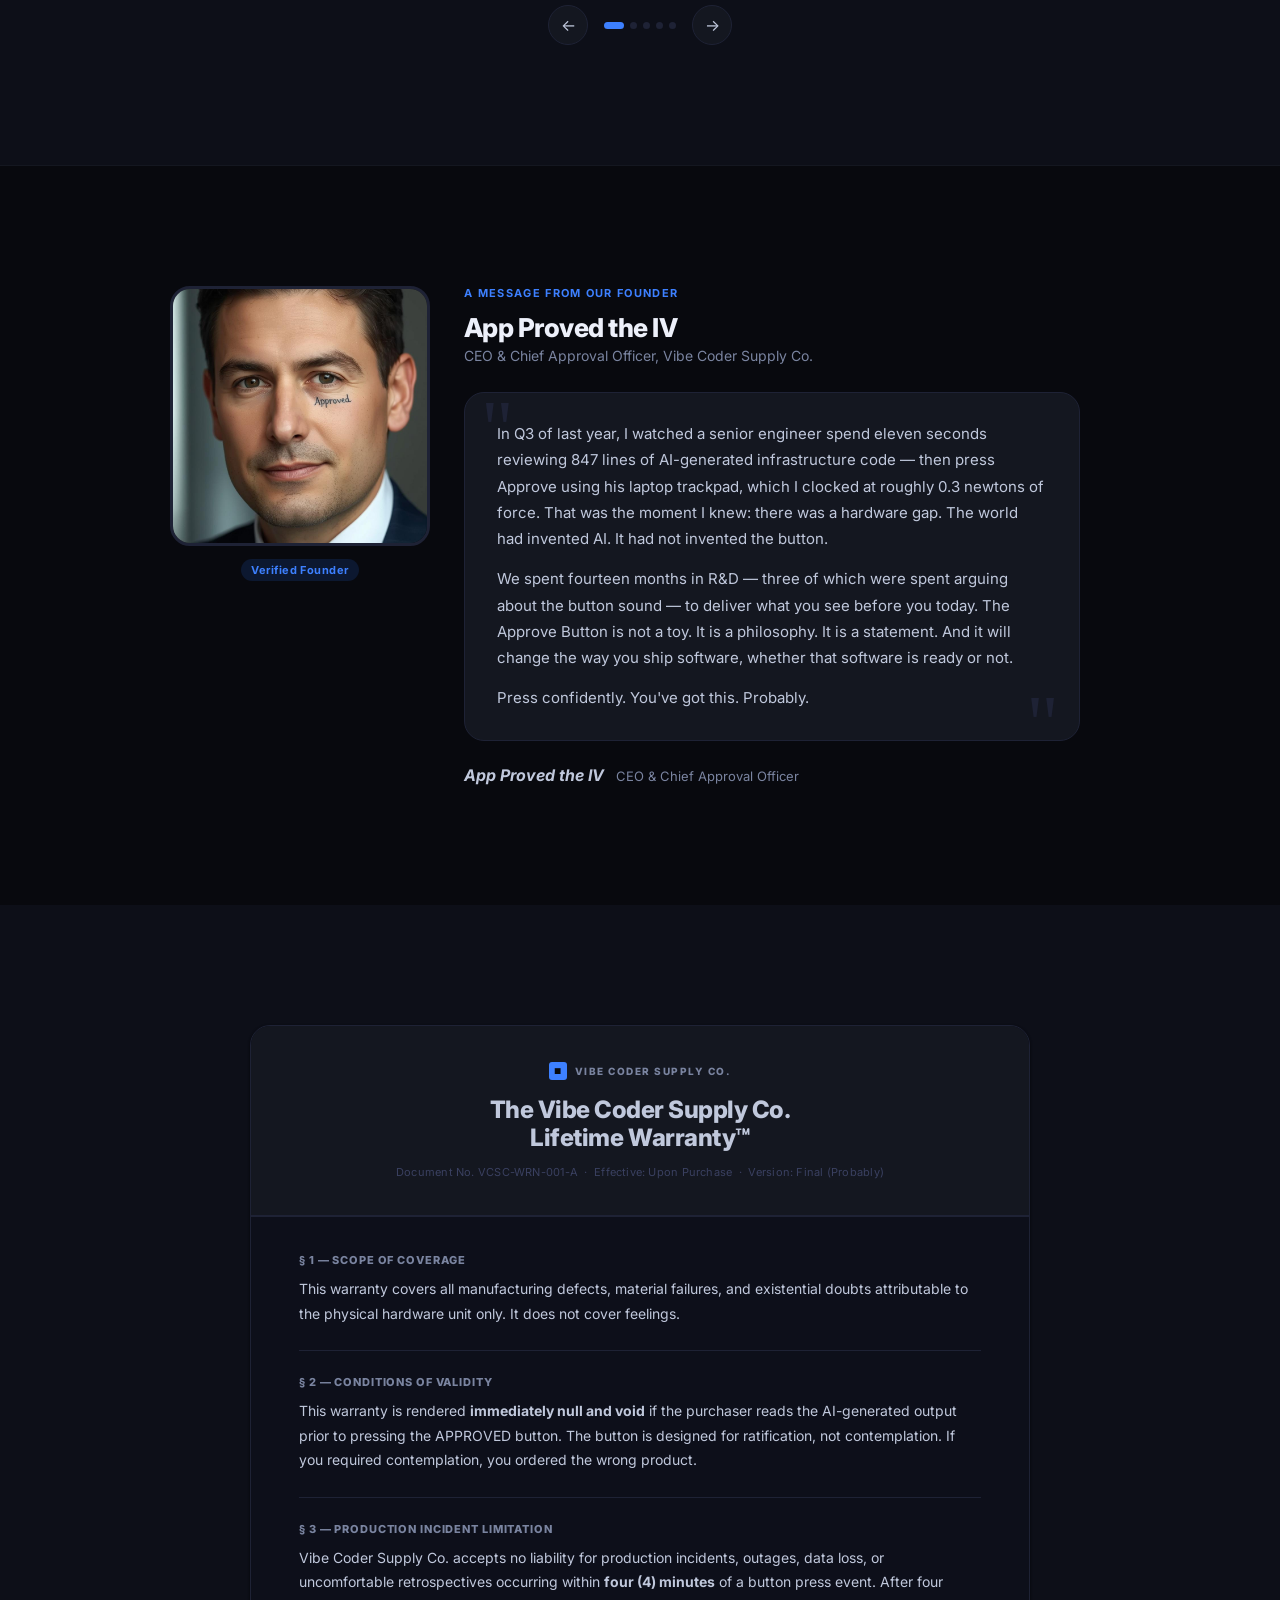
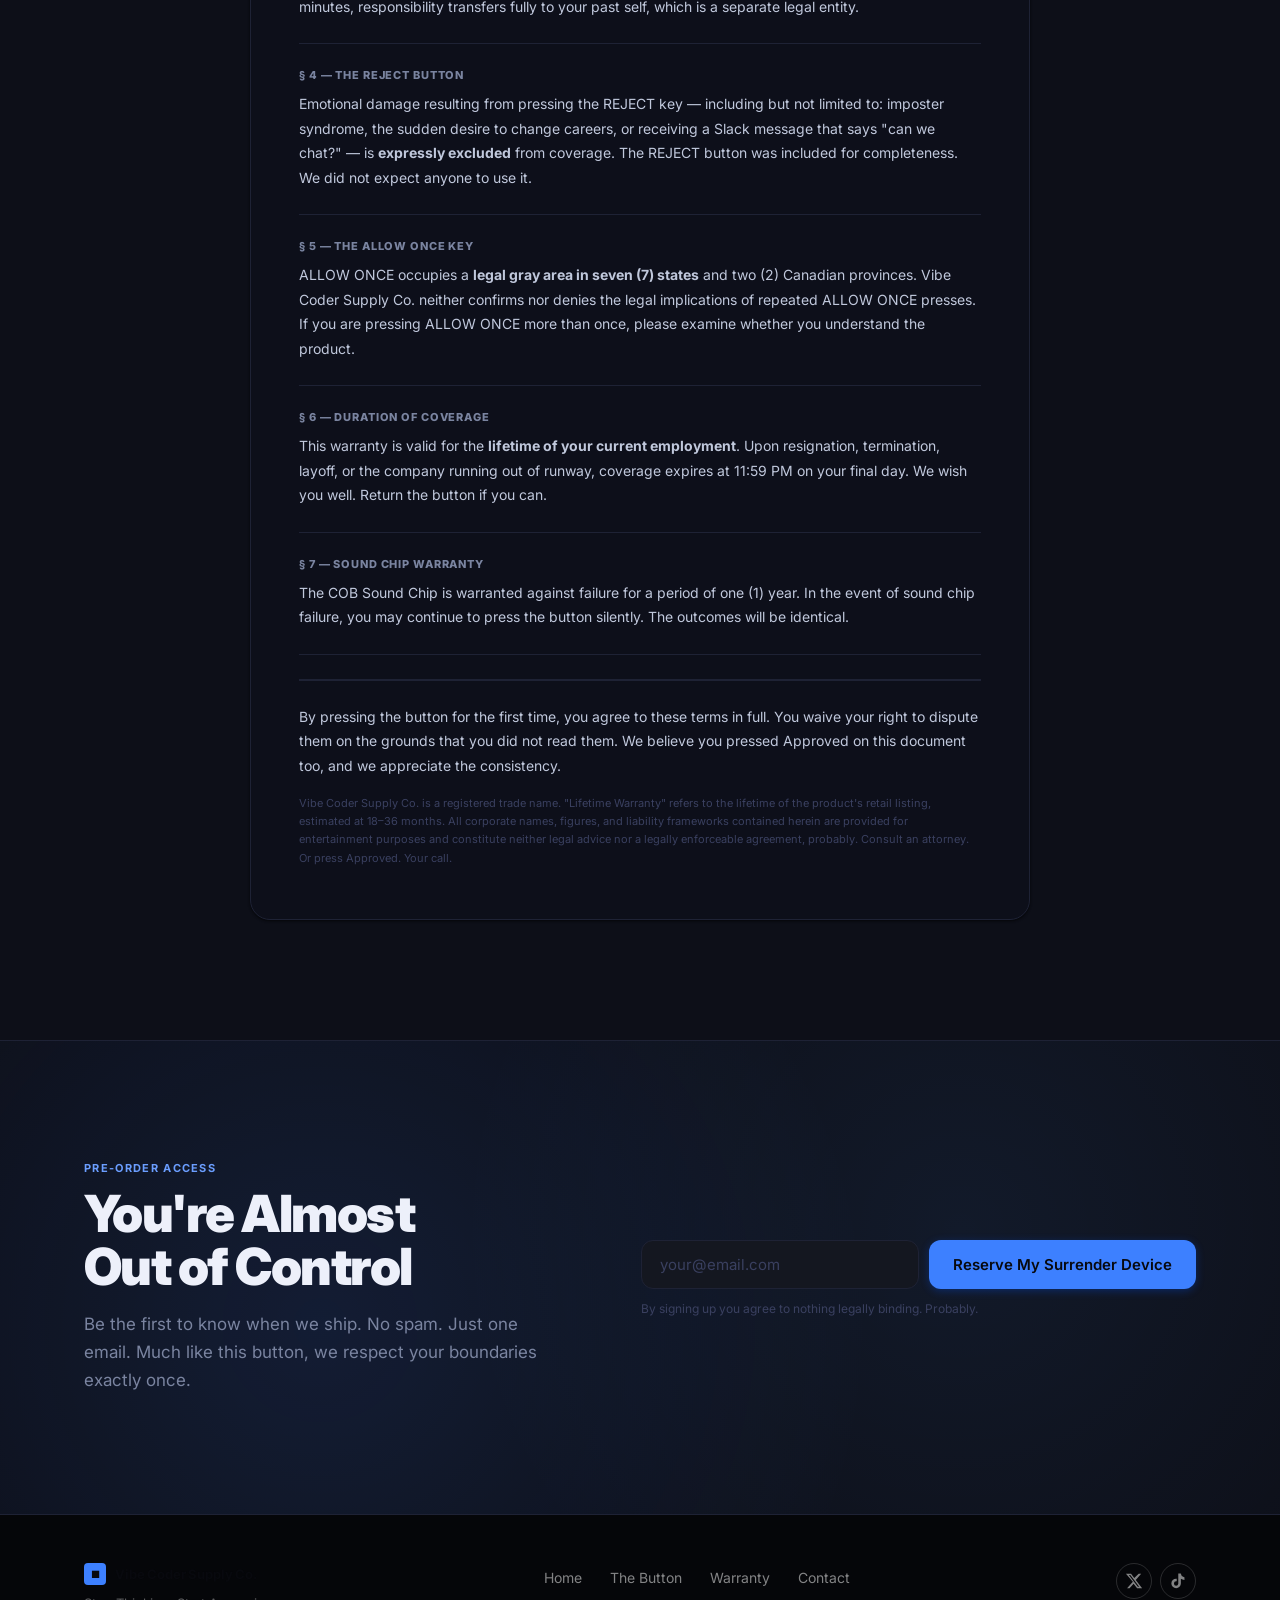
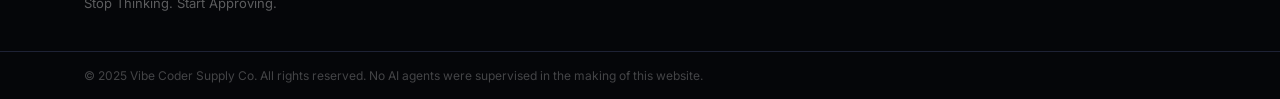
==== commit 3001bb77: "Add Shopify buy button to nav next to Pre-Order link Co-Authored-By: Claude Sonnet 4.6 <noreply@anth" ====
--- a/index.html
+++ b/index.html
@@ -27,6 +27,7 @@
       <a href="#product" class="vcsc-nav-link">The Button</a>
       <a href="#warranty" class="vcsc-nav-link">Warranty</a>
       <a href="#waitlist" class="vcsc-nav-link vcsc-nav-link--cta">Pre-Order</a>
+      <div id='product-component-1774934029922'></div>
     </nav>
     <button class="vcsc-header__hamburger" aria-label="Open menu" id="hamburger-btn">
       <span></span><span></span><span></span>
@@ -679,5 +680,94 @@
 })();
 /*]]>*/
 </script>
+<script type="text/javascript">
+/*<![CDATA[*/
+(function () {
+  var scriptURL = 'https://sdks.shopifycdn.com/buy-button/latest/buy-button-storefront.min.js';
+  if (window.ShopifyBuy) {
+    if (window.ShopifyBuy.UI) {
+      ShopifyBuyInit();
+    } else {
+      loadScript();
+    }
+  } else {
+    loadScript();
+  }
+  function loadScript() {
+    var script = document.createElement('script');
+    script.async = true;
+    script.src = scriptURL;
+    (document.getElementsByTagName('head')[0] || document.getElementsByTagName('body')[0]).appendChild(script);
+    script.onload = ShopifyBuyInit;
+  }
+  function ShopifyBuyInit() {
+    var client = ShopifyBuy.buildClient({
+      domain: '9707g2-6h.myshopify.com',
+      storefrontAccessToken: '064a0198b4ba150fafab023604bd3776',
+    });
+    ShopifyBuy.UI.onReady(client).then(function (ui) {
+      ui.createComponent('product', {
+        id: '10179991208218',
+        node: document.getElementById('product-component-1774934029922'),
+        moneyFormat: '%24%7B%7Bamount%7D%7D',
+        options: {
+          "product": {
+            "styles": {
+              "product": {
+                "@media (min-width: 601px)": {
+                  "max-width": "calc(25% - 20px)",
+                  "margin-left": "20px",
+                  "margin-bottom": "50px"
+                }
+              }
+            },
+            "text": {
+              "button": "Add to cart"
+            }
+          },
+          "productSet": {
+            "styles": {
+              "products": {
+                "@media (min-width: 601px)": {
+                  "margin-left": "-20px"
+                }
+              }
+            }
+          },
+          "modalProduct": {
+            "contents": {
+              "img": false,
+              "imgWithCarousel": true,
+              "button": false,
+              "buttonWithQuantity": true
+            },
+            "styles": {
+              "product": {
+                "@media (min-width: 601px)": {
+                  "max-width": "100%",
+                  "margin-left": "0px",
+                  "margin-bottom": "0px"
+                }
+              }
+            },
+            "text": {
+              "button": "Add to cart"
+            }
+          },
+          "option": {},
+          "cart": {
+            "text": {
+              "total": "Subtotal",
+              "button": "Checkout"
+            }
+          },
+          "toggle": {}
+        },
+      });
+    });
+  }
+})();
+/*]]>*/
+</script>
 </body>
 </html>
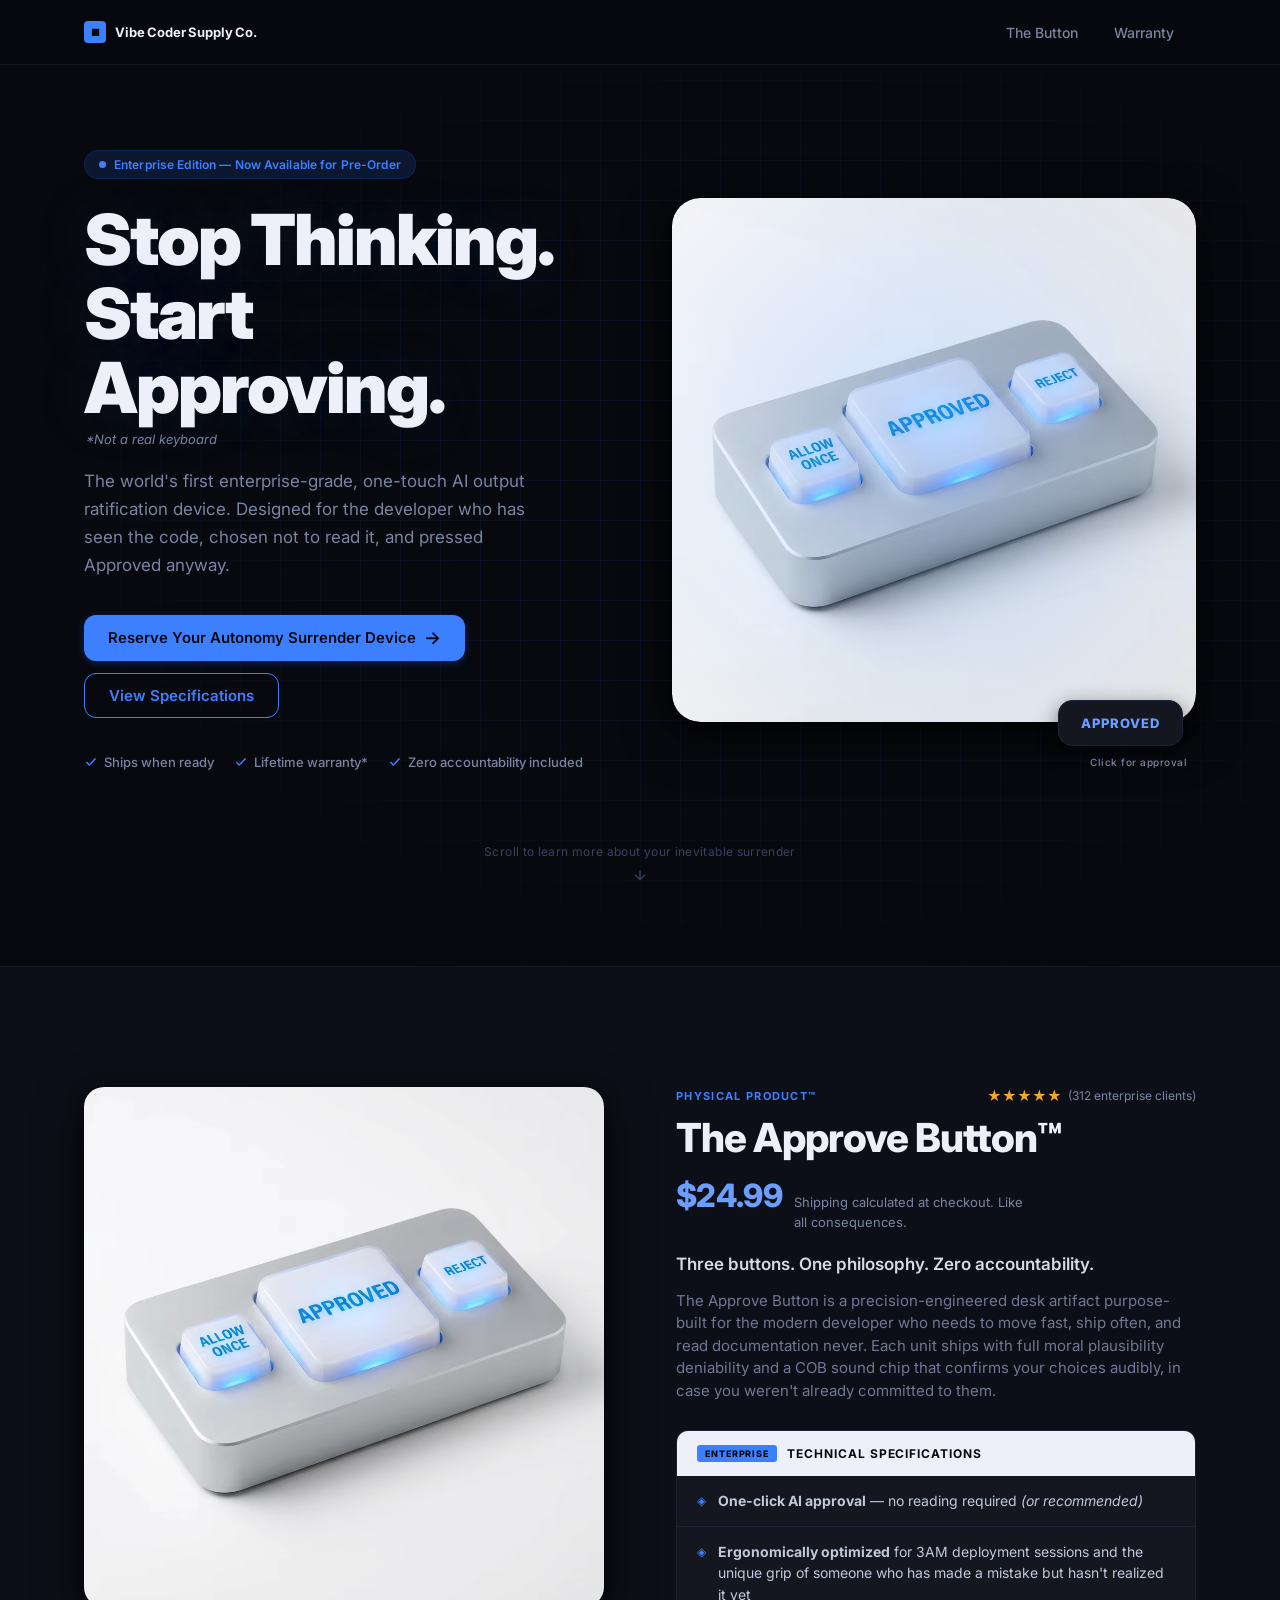
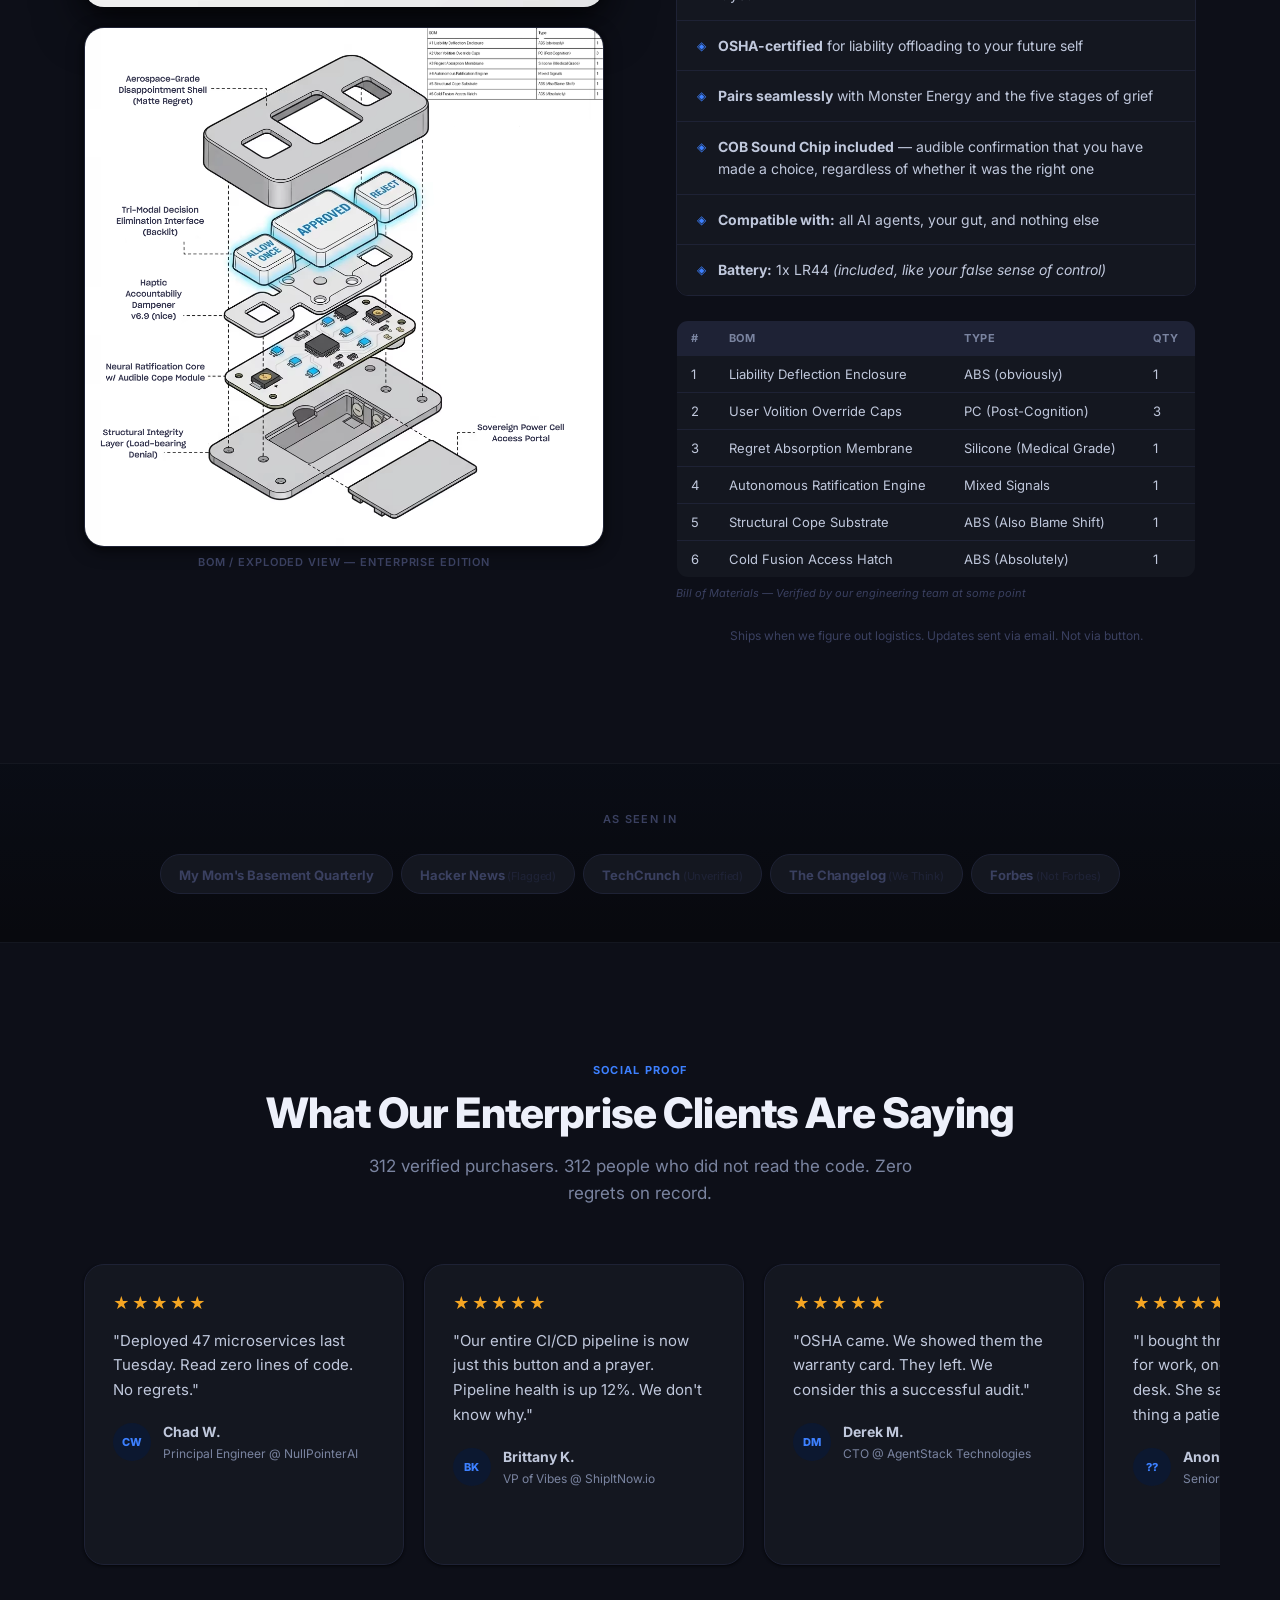
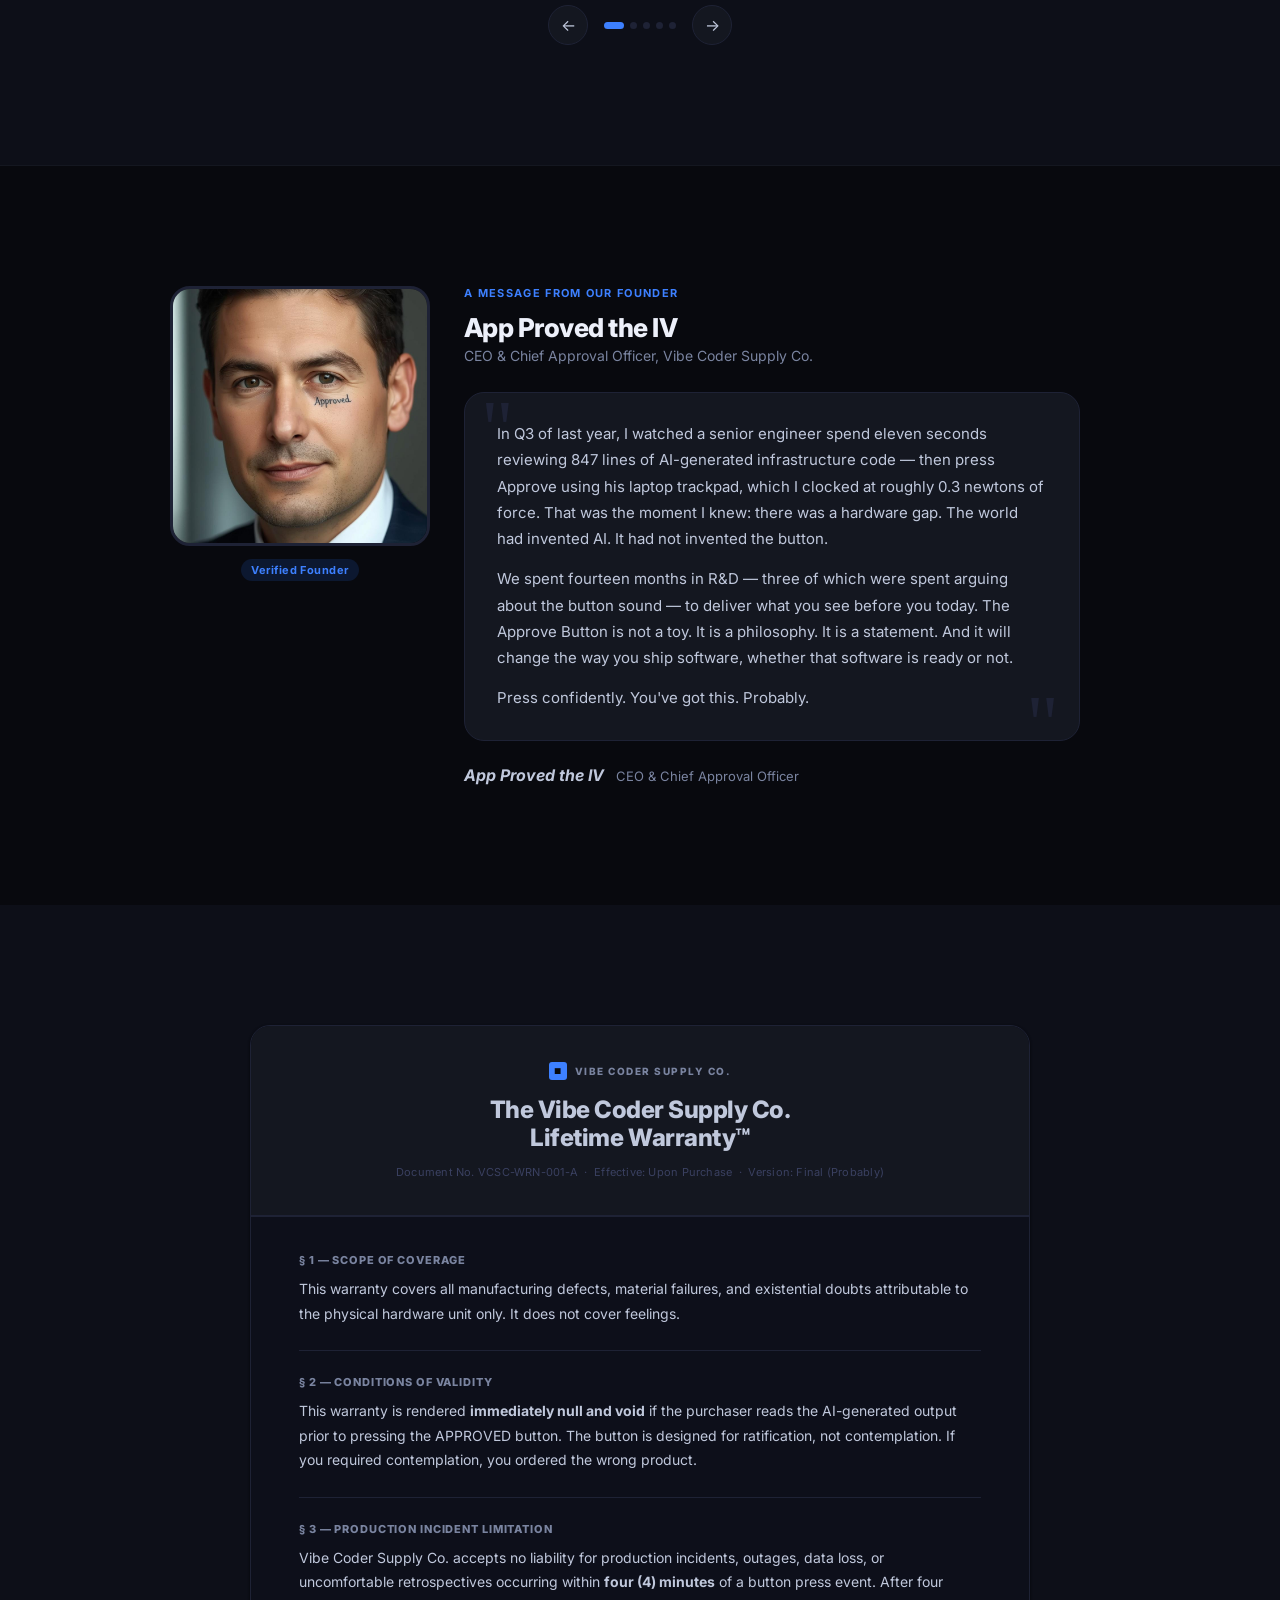
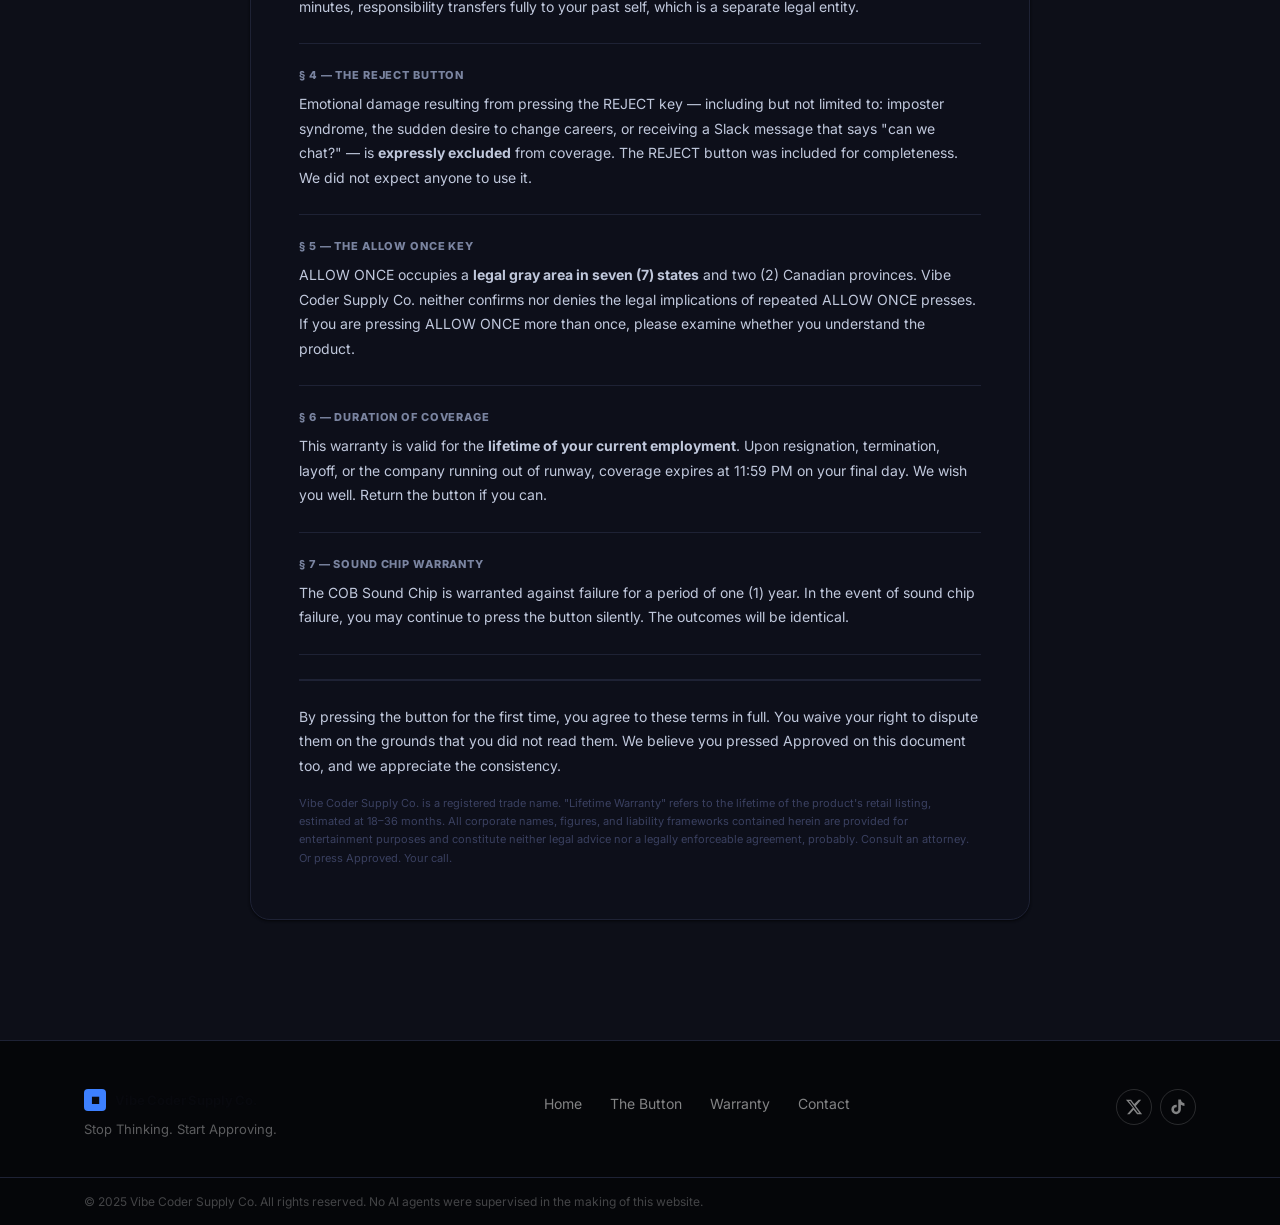
==== commit bc7ce578: "Update product buy button styles, remove Pre-Order nav chip and waitlist section Co-Authored-By: Cla" ====
--- a/index.html
+++ b/index.html
@@ -26,8 +26,7 @@
     <nav class="vcsc-header__nav">
       <a href="#product" class="vcsc-nav-link">The Button</a>
       <a href="#warranty" class="vcsc-nav-link">Warranty</a>
-      <a href="#waitlist" class="vcsc-nav-link vcsc-nav-link--cta">Pre-Order</a>
-      <div id='product-component-1774934029922'></div>
+      <div id='product-component-1774934612157'></div>
     </nav>
     <button class="vcsc-header__hamburger" aria-label="Open menu" id="hamburger-btn">
       <span></span><span></span><span></span>
@@ -36,7 +35,6 @@
   <div class="vcsc-mobile-nav" id="mobile-nav">
     <a href="#product">The Button</a>
     <a href="#warranty">Warranty</a>
-    <a href="#waitlist">Pre-Order</a>
   </div>
 </header>
 
@@ -483,51 +481,6 @@
 
       </div>
     </div>
-  </div>
-</section>
-
-
-<!-- ══════════════════════════════════════════════════════════
-     WAITLIST
-═══════════════════════════════════════════════════════════ -->
-<section class="vcsc-waitlist" id="waitlist">
-  <div class="vcsc-waitlist__bg-pattern" aria-hidden="true"></div>
-  <div class="vcsc-container vcsc-waitlist__inner">
-
-    <div class="vcsc-waitlist__content">
-      <p class="vcsc-section-eyebrow vcsc-section-eyebrow--light">Pre-Order Access</p>
-      <h2 class="vcsc-waitlist__title">You're Almost<br>Out of Control</h2>
-      <p class="vcsc-waitlist__sub">
-        Be the first to know when we ship. No spam. Just one email.
-        Much like this button, we respect your boundaries exactly once.
-      </p>
-    </div>
-
-    <div class="vcsc-waitlist__form-wrap">
-      <form class="vcsc-waitlist__form" id="waitlist-form" onsubmit="handleWaitlist(event)">
-        <div class="vcsc-waitlist__input-group">
-          <input
-            type="email"
-            id="waitlist-email"
-            class="vcsc-input"
-            placeholder="your@email.com"
-            required
-            autocomplete="email"
-          >
-          <button type="submit" class="vcsc-btn vcsc-btn--primary vcsc-btn--waitlist">
-            Reserve My Surrender Device
-          </button>
-        </div>
-        <div class="vcsc-waitlist__success" id="waitlist-success" style="display:none;" role="alert">
-          <svg width="18" height="18" viewBox="0 0 24 24" fill="none" stroke="currentColor" stroke-width="2.5"><polyline points="20 6 9 17 4 12"/></svg>
-          You're on the list. We'll be in touch before the next production incident.
-        </div>
-        <p class="vcsc-waitlist__legal">
-          By signing up you agree to nothing legally binding. Probably.
-        </p>
-      </form>
-    </div>
-
   </div>
 </section>
 
@@ -625,22 +578,61 @@
           "product": {
             "styles": {
               "product": {
+                "font-family": "Inter, -apple-system, BlinkMacSystemFont, sans-serif",
+                "background": "transparent",
                 "@media (min-width: 601px)": {
-                  "max-width": "calc(25% - 20px)",
-                  "margin-left": "20px",
-                  "margin-bottom": "50px"
+                  "max-width": "100%",
+                  "margin-left": "0px",
+                  "margin-bottom": "0px"
                 }
+              },
+              "title": {
+                "display": "none"
+              },
+              "price": {
+                "display": "none"
+              },
+              "button": {
+                "font-family": "Inter, -apple-system, BlinkMacSystemFont, sans-serif",
+                "font-size": "15px",
+                "font-weight": "600",
+                "letter-spacing": "0em",
+                "padding": "14px 28px",
+                "border-radius": "12px",
+                "background-color": "#3D80FF",
+                "color": "#FFFFFF",
+                "border": "none",
+                "box-shadow": "0 2px 8px rgba(61,128,255,0.35)",
+                "transition": "all 0.18s ease",
+                "cursor": "pointer",
+                "width": "100%",
+                ":hover": {
+                  "background-color": "#2660DD",
+                  "box-shadow": "0 4px 20px rgba(61,128,255,0.45)"
+                },
+                ":focus": {
+                  "background-color": "#2660DD"
+                }
+              },
+              "quantityInput": {
+                "font-size": "14px",
+                "font-family": "Inter, sans-serif",
+                "border-radius": "8px",
+                "border": "1.5px solid #1E2235",
+                "background": "#141720",
+                "color": "#EDF0FA"
               }
             },
             "text": {
-              "button": "Add to cart"
-            }
+              "button": "Pre-Order — $24.99"
+            },
+            "googleFonts": []
           },
           "productSet": {
             "styles": {
               "products": {
                 "@media (min-width: 601px)": {
-                  "margin-left": "-20px"
+                  "margin-left": "0px"
                 }
               }
             }
@@ -654,26 +646,94 @@
             },
             "styles": {
               "product": {
+                "font-family": "Inter, sans-serif",
+                "background": "#0D0F18",
                 "@media (min-width: 601px)": {
                   "max-width": "100%",
                   "margin-left": "0px",
                   "margin-bottom": "0px"
                 }
+              },
+              "button": {
+                "font-family": "Inter, sans-serif",
+                "font-size": "15px",
+                "font-weight": "600",
+                "padding": "14px 28px",
+                "border-radius": "12px",
+                "background-color": "#3D80FF",
+                "color": "#FFFFFF",
+                ":hover": {
+                  "background-color": "#2660DD"
+                },
+                ":focus": {
+                  "background-color": "#2660DD"
+                }
               }
             },
             "text": {
-              "button": "Add to cart"
-            }
+              "button": "Pre-Order — $24.99"
+            },
+            "googleFonts": []
           },
           "option": {},
           "cart": {
+            "styles": {
+              "button": {
+                "font-family": "Inter, sans-serif",
+                "font-size": "15px",
+                "font-weight": "600",
+                "padding": "14px 28px",
+                "border-radius": "12px",
+                "background-color": "#3D80FF",
+                "color": "#FFFFFF",
+                ":hover": {
+                  "background-color": "#2660DD"
+                }
+              },
+              "cart": {
+                "background-color": "#0D0F18"
+              },
+              "header": {
+                "color": "#EDF0FA"
+              },
+              "lineItems": {
+                "color": "#C0C8DC"
+              },
+              "subtotalText": {
+                "color": "#7A84A0"
+              },
+              "subtotal": {
+                "color": "#EDF0FA"
+              },
+              "footer": {
+                "background-color": "#141720"
+              }
+            },
             "text": {
               "total": "Subtotal",
               "button": "Checkout"
+            },
+            "googleFonts": []
+          },
+          "toggle": {
+            "styles": {
+              "toggle": {
+                "background-color": "#3D80FF",
+                "border-radius": "12px",
+                ":hover": {
+                  "background-color": "#2660DD"
+                },
+                ":focus": {
+                  "background-color": "#2660DD"
+                }
+              },
+              "count": {
+                "font-family": "Inter, sans-serif",
+                "color": "#FFFFFF"
+              }
             }
-          },
-          "toggle": {}
-        },
+          }
+        }
       });
     });
   }
@@ -708,61 +768,61 @@
     ShopifyBuy.UI.onReady(client).then(function (ui) {
       ui.createComponent('product', {
         id: '10179991208218',
-        node: document.getElementById('product-component-1774934029922'),
+        node: document.getElementById('product-component-1774934612157'),
         moneyFormat: '%24%7B%7Bamount%7D%7D',
         options: {
-          "product": {
-            "styles": {
-              "product": {
-                "@media (min-width: 601px)": {
-                  "max-width": "calc(25% - 20px)",
-                  "margin-left": "20px",
-                  "margin-bottom": "50px"
-                }
-              }
-            },
-            "text": {
-              "button": "Add to cart"
-            }
-          },
-          "productSet": {
-            "styles": {
-              "products": {
-                "@media (min-width: 601px)": {
-                  "margin-left": "-20px"
-                }
-              }
-            }
-          },
-          "modalProduct": {
-            "contents": {
-              "img": false,
-              "imgWithCarousel": true,
-              "button": false,
-              "buttonWithQuantity": true
-            },
-            "styles": {
-              "product": {
-                "@media (min-width: 601px)": {
-                  "max-width": "100%",
-                  "margin-left": "0px",
-                  "margin-bottom": "0px"
-                }
-              }
-            },
-            "text": {
-              "button": "Add to cart"
-            }
-          },
-          "option": {},
-          "cart": {
-            "text": {
-              "total": "Subtotal",
-              "button": "Checkout"
-            }
-          },
-          "toggle": {}
-        },
+  "product": {
+    "styles": {
+      "product": {
+        "@media (min-width: 601px)": {
+          "max-width": "calc(25% - 20px)",
+          "margin-left": "20px",
+          "margin-bottom": "50px"
+        }
+      }
+    },
+    "text": {
+      "button": "Add to cart"
+    }
+  },
+  "productSet": {
+    "styles": {
+      "products": {
+        "@media (min-width: 601px)": {
+          "margin-left": "-20px"
+        }
+      }
+    }
+  },
+  "modalProduct": {
+    "contents": {
+      "img": false,
+      "imgWithCarousel": true,
+      "button": false,
+      "buttonWithQuantity": true
+    },
+    "styles": {
+      "product": {
+        "@media (min-width: 601px)": {
+          "max-width": "100%",
+          "margin-left": "0px",
+          "margin-bottom": "0px"
+        }
+      }
+    },
+    "text": {
+      "button": "Add to cart"
+    }
+  },
+  "option": {},
+  "cart": {
+    "text": {
+      "total": "Subtotal",
+      "button": "Checkout"
+    }
+  },
+  "toggle": {}
+},
       });
     });
   }
